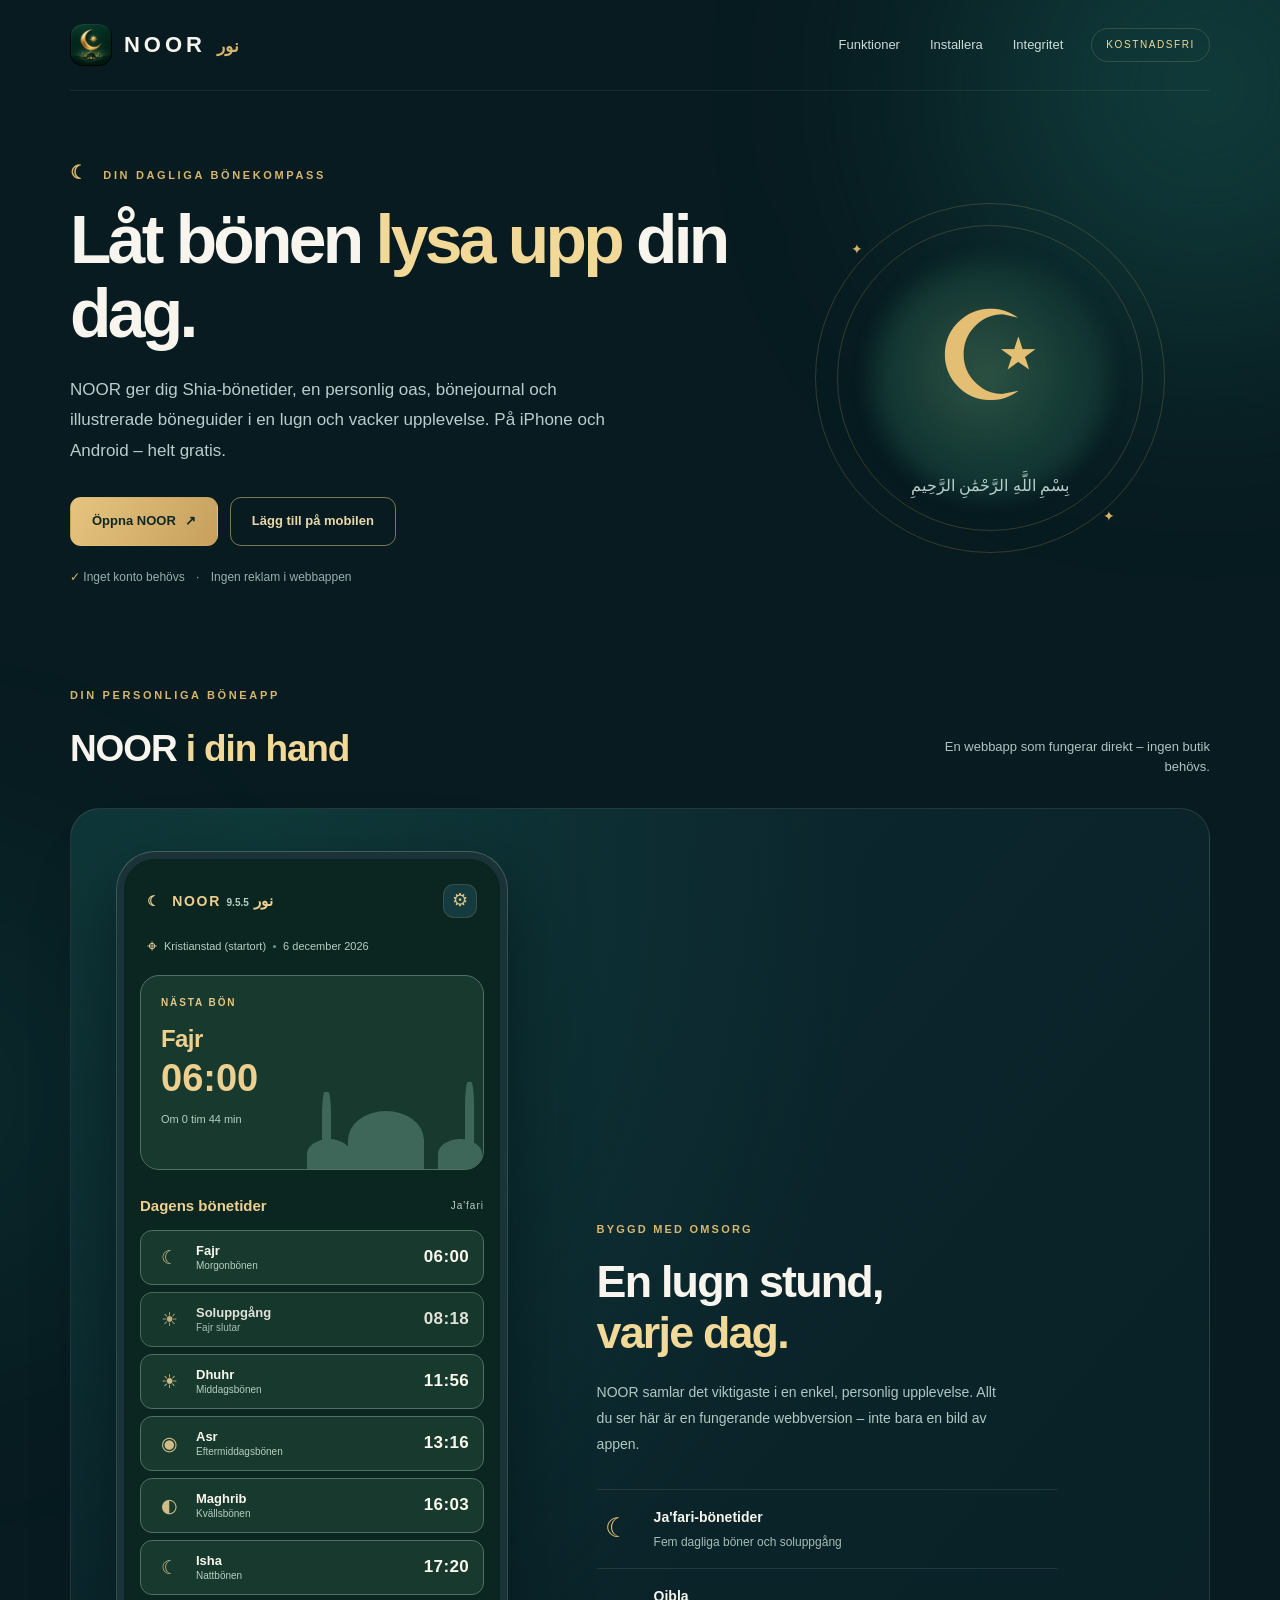
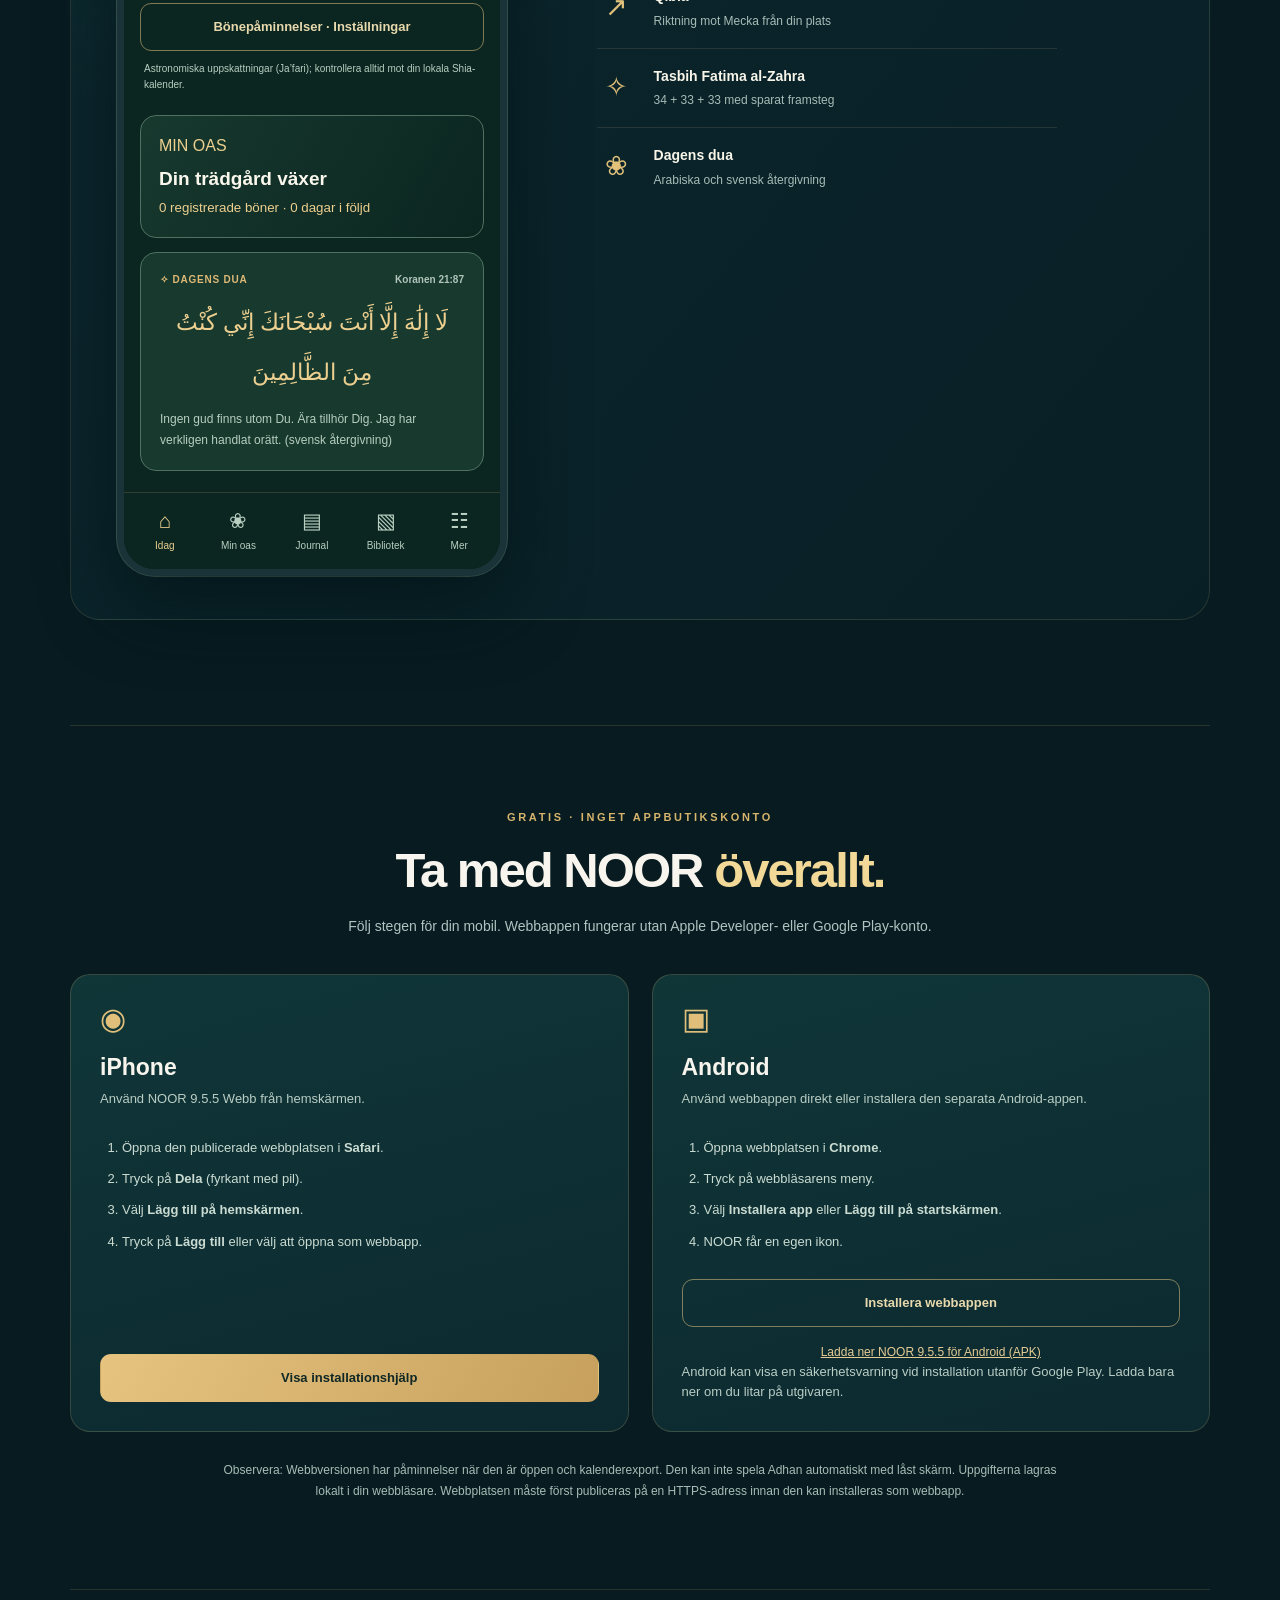
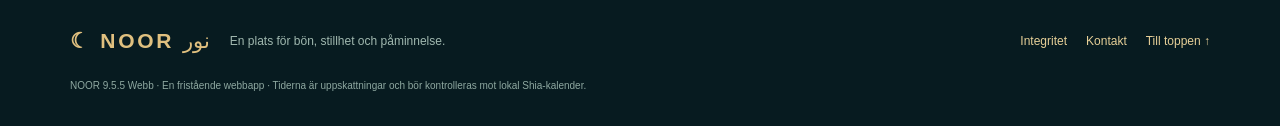
==== index.html @ 3da144d4 "Add files via upload" ====
<!doctype html>
<html lang="sv">
<head>
  <meta charset="utf-8">
  <meta name="viewport" content="width=device-width, initial-scale=1, viewport-fit=cover">
  <meta name="theme-color" content="#092b2b">
  <meta name="apple-mobile-web-app-capable" content="yes">
  <meta name="apple-mobile-web-app-status-bar-style" content="black-translucent">
  <meta name="apple-mobile-web-app-title" content="NOOR">
  <meta name="description" content="NOOR – gratis Shia-bönetider enligt Ja'fari, Qibla, Tasbih Fatima al-Zahra och dua. Använd på iPhone och Android direkt i webbläsaren.">
  <meta property="og:title" content="NOOR – Shia bönetider">
  <meta property="og:description" content="Gratis böneapp för iPhone och Android: Ja'fari-bönetider, Qibla, dhikr och dua.">
  <meta property="og:type" content="website">
  <link rel="manifest" href="manifest.webmanifest">
  <link rel="icon" type="image/png" href="icons/icon-192.png">
  <link rel="apple-touch-icon" href="icons/icon-180.png">
  <link rel="stylesheet" href="styles.css">
  <title>NOOR – Shia bönetider för iPhone och Android</title>
</head>
<body>
  <div class="ambient ambient-one" aria-hidden="true"></div>
  <div class="ambient ambient-two" aria-hidden="true"></div>
  <header class="site-header wrap">
    <a class="brand" href="#start" aria-label="NOOR startsida"><img src="icons/icon-192.png" alt="" width="42" height="42"><span>NOOR <em>نور</em></span></a>
    <nav class="top-links" aria-label="Webbplatsens meny"><a href="#funktioner">Funktioner</a><a href="#installera">Installera</a><a href="integritet.html">Integritet</a></nav>
    <span class="free-mark">KOSTNADSFRI</span>
  </header>
  <main id="start">
    <section class="intro wrap" aria-labelledby="main-title">
      <div class="intro-copy">
        <p class="eyebrow"><span class="tiny-moon">☾</span> DIN DAGLIGA BÖNEKOMPASS</p>
        <h1 id="main-title">Låt bönen <span>lysa upp</span> din dag.</h1>
        <p class="hero-lead">NOOR ger dig Shia-bönetider, en personlig oas, bönejournal och illustrerade böneguider i en lugn och vacker upplevelse. På iPhone och Android – helt gratis.</p>
        <div class="hero-actions"><a href="#appen" class="btn btn-gold">Öppna NOOR <span aria-hidden="true">↗</span></a><a href="#installera" class="btn btn-outline">Lägg till på mobilen</a></div>
        <p class="quiet"><span class="small-check">✓</span> Inget konto behövs <span class="middle-dot">·</span> Ingen reklam i webbappen</p>
      </div>
      <div class="hero-symbol" aria-hidden="true"><div class="halo halo-outer"></div><div class="halo halo-inner"></div><span class="hero-crescent">☪</span><div class="hero-arabic">بِسْمِ اللَّهِ الرَّحْمَٰنِ الرَّحِيمِ</div></div>
    </section>

    <section class="app-area wrap" id="appen" aria-labelledby="app-title">
      <div class="app-heading"><div><p class="eyebrow">DIN PERSONLIGA BÖNEAPP</p><h2 id="app-title">NOOR <span class="muted-gold">i din hand</span></h2></div><p>En webbapp som fungerar direkt – ingen butik behövs.</p></div>
      <div class="phone-surround">
        <div class="phone" role="application" aria-label="NOOR webbapp">
          <div class="app-top">
            <div class="app-toprow"><div class="app-mark">☾ <b>NOOR</b> <span lang="ar">نور</span> <small class="web-version">9.5.5</small></div><button type="button" class="icon-btn" id="settings-shortcut" aria-label="Visa inställningar">⚙</button></div>
            <div class="loc-line"><span aria-hidden="true">⌖</span><span id="location-name">Kristianstad</span><span class="loc-dot" aria-hidden="true"></span><span id="date-label">Laddar datum…</span></div>
          </div>
          <div class="app-content" id="app-content"><div id="alarm-banner" class="setting-card" role="status" hidden><strong id="alarm-message"></strong><button type="button" id="alarm-dismiss" class="btn btn-outline full-btn">Stäng påminnelse</button></div>
            <section class="tab-panel active" data-panel="idag" id="tab-idag" aria-labelledby="nav-idag">
              <div class="prayer-hero">
                <p class="prayer-kicker">NÄSTA BÖN</p>
                <div class="next-prayer-title" id="next-prayer-name">Beräknar…</div>
                <div class="next-prayer-time" id="next-prayer-time">--:--</div>
                <div class="countdown" id="next-countdown">Hämtar bönetider</div>
                <div class="skyline" aria-hidden="true"><div class="dome dome-small"></div><div class="minaret"></div><div class="dome dome-center"></div><div class="minaret right"></div><div class="dome dome-small second"></div></div>
              </div>
              <div class="section-title"><h3>Dagens bönetider</h3><span class="section-sub">Ja'fari</span></div>
              <div class="prayer-list" id="prayer-list" aria-live="polite"><p class="load">Beräknar tider…</p></div>
              <button type="button" class="btn btn-outline full-btn" data-tab="mer" style="margin-top:8px">Bönepåminnelser · Inställningar</button><p class="calc-note" id="calc-note">Beräknade tider kan skilja sig från den lokala Shia-församlingens kalender.</p>
              <button class="oasis-entry" type="button" data-tab="oas"><span>MIN OAS</span><strong>Din trädgård växer</strong><small id="home-growth">Registrera dina böner</small></button><div class="dua-card" id="dua-card"><div class="dua-top"><span>✧ DAGENS DUA</span><span id="dua-ref">Koranen</span></div><p class="dua-arabic" lang="ar" dir="rtl" id="dua-arabic"></p><p class="dua-translation" id="dua-translation"></p></div>
            </section>
            <section class="tab-panel" data-panel="qibla" id="tab-qibla" aria-label="Qibla" hidden>
              <h3 class="page-title">Qibla</h3><p class="page-subtitle">Riktningen till Kaba i Mecka</p>
              <div class="qibla-card"><div class="compass" id="compass"><span class="compass-n">N</span><span class="compass-e">Ö</span><span class="compass-s">S</span><span class="compass-w">V</span><div class="compass-needle" id="compass-needle"><span class="needle-arrow">➤</span></div><div class="compass-center">🕋</div></div><div class="bearing" id="qibla-deg">--°</div><p class="compass-legend">från geografiskt norr</p><button type="button" class="btn btn-gold full-btn" id="compass-btn">Aktivera kompass</button><p class="sensor-info" id="sensor-info" role="status">Riktningen beräknas efter din plats. Livekompassen kräver stöd i mobilen och tillstånd.</p></div>
            </section>
            <section class="tab-panel" data-panel="dhikr" id="tab-dhikr" aria-label="Tasbih" hidden>
              <h3 class="page-title">Dhikr</h3><p class="page-subtitle">Tasbih Fatima al-Zahra (a.s.) · 100 upprepningar</p>
              <div class="dhikr-card"><div class="dhikr-stage" id="dhikr-stage">1 AV 3</div><p class="dhikr-arabic" lang="ar" id="dhikr-arabic">الله أكبر</p><p class="dhikr-word" id="dhikr-word">Allahu Akbar</p><div class="dhikr-ring" id="dhikr-ring"><span id="dhikr-count">0</span><small id="dhikr-target">av 34</small></div><button type="button" class="dhikr-tap" id="dhikr-tap">Tryck för att räkna <span aria-hidden="true">✧</span></button><div class="dhikr-progress"><span id="dhikr-total">0 / 100 totalt</span><button type="button" class="text-btn" id="dhikr-reset">Börja om</button></div><div class="progress-rail"><div id="progress-fill"></div></div><p class="sensor-info" id="dhikr-status">Dina upprepningar sparas på mobilen.</p></div>
            </section>
            <section class="tab-panel" data-panel="oas" id="tab-oas" hidden><div id="web-oas"></div></section><section class="tab-panel" data-panel="journal" id="tab-journal" hidden><div id="web-journal"></div></section><section class="tab-panel" data-panel="bibliotek" id="tab-bibliotek" hidden><div id="web-bibliotek"></div></section><section class="tab-panel" data-panel="mer" id="tab-mer" aria-labelledby="nav-mer" hidden>
              <h3 class="page-title">Mer &amp; inställningar</h3><div class="web-shortcuts"><button type="button" class="btn btn-outline" data-tab="qibla">Qibla</button><button type="button" class="btn btn-outline" data-tab="dhikr">Tasbih</button></div><div id="web-prefs"></div><p class="page-subtitle">Din plats och hur bönetiderna visas.</p>
              <div class="setting-card"><label for="city-select">Välj ort i Sverige</label><select id="city-select"><option value="">Senaste plats / automatisk</option><option value="kristianstad">Kristianstad</option><option value="malmo">Malmö</option><option value="stockholm">Stockholm</option><option value="goteborg">Göteborg</option><option value="helsingborg">Helsingborg</option><option value="lund">Lund</option><option value="uppsala">Uppsala</option><option value="jonkoping">Jönköping</option><option value="orebro">Örebro</option><option value="linkoping">Linköping</option><option value="vaxjo">Växjö</option><option value="umea">Umeå</option><option value="lulea">Luleå</option></select><button type="button" class="btn btn-outline full-btn" id="get-location">⌖ Använd min plats</button><p class="sensor-info" id="location-status" role="status">Platsen sparas bara på enheten. Du kan också välja en stad manuellt.</p></div>
              <div class="setting-card"><h4>Bönetidsberäkning</h4><p>Ja'fari-inspirerad metod: Fajr 17,7°, Maghrib 4,5°, Isha 14°. Asr beräknas med standard-skuggfaktor. Fajr slutar vid soluppgång.</p><p>Detta är en ungefärlig astronomisk beräkning, inte en officiell kalender. Lokala religiösa justeringar kan behövas, särskilt på nordliga breddgrader.</p></div>
              <div class="setting-card" id="alarm-settings"><h4>Bönepåminnelser &amp; Adhan</h4><p>Påminnelser i NOOR fungerar bara när appen är öppen och synlig. Prova ljudet varje gång du öppnar appen. Använd kalendern för påminnelser när NOOR är stängd.</p><label><input type="checkbox" id="alarm-enabled"> Aktivera påminnelser i appen</label><fieldset><legend>Välj böner</legend><label><input type="checkbox" data-alarm-prayer value="fajr"> Fajr</label><label><input type="checkbox" data-alarm-prayer value="dhuhr"> Dhuhr</label><label><input type="checkbox" data-alarm-prayer value="asr"> Asr</label><label><input type="checkbox" data-alarm-prayer value="maghrib"> Maghrib</label><label><input type="checkbox" data-alarm-prayer value="isha"> Isha</label></fieldset><label for="alarm-lead">Tid för påminnelse</label><select id="alarm-lead"><option value="0">Vid bönetiden</option><option value="5">5 min före</option><option value="10">10 min före</option><option value="15">15 min före</option></select><label for="alarm-sound">Ljud i appen vid bönetid</label><select id="alarm-sound"><option value="adhan">Adhan – Hussein Sobhdel</option><option value="silent">Endast text</option></select><p>Förvarning visas som text. Ljud kan stoppas när som helst.</p><audio id="alarm-audio" preload="none" src="audio/adhan.mp3"></audio><button type="button" id="alarm-test" class="btn btn-gold full-btn">Testa / aktivera Adhan-ljud</button><button type="button" id="alarm-stop" class="btn btn-outline full-btn">Stoppa ljud</button><p id="alarm-next"></p><h4>Påminnelser i iPhone-kalendern</h4><label for="alarm-days">Exportperiod</label><select id="alarm-days"><option value="7">7 dagar</option><option value="30">30 dagar</option></select><button type="button" id="alarm-export" class="btn btn-outline full-btn">Skapa kalenderfil (.ics)</button><p>Välj en separat NOOR-kalender vid import. Dela filen till din egen e-post och öppna bilagan i Mail om direkt import saknas. Slå på kalenderaviseringar i iPhone-inställningar. Importera en ny period när den gamla löper ut eller om du byter plats; radera tidigare NOOR-kalender först för att undvika dubbla tider. Kalendern använder systemets signal, inte Adhan. Kontrollera tiderna mot din lokala Shia-kalender.</p><p id="alarm-status" role="status"></p><p>Adhan: Hussein Sobhdel, ljudspår bearbetat till MP3. <a href="https://commons.wikimedia.org/wiki/File:%D8%A7%D8%B0%D8%A7%D9%86_%D8%AD%D8%B3%DB%8C%D9%86_%D8%B5%D8%A8%D8%AF%D9%84.webm">Original</a> · <a href="https://creativecommons.org/licenses/by-sa/4.0/">CC BY-SA 4.0</a> · <a href="audio/ADHAN-LICENS.txt">Licensinformation</a>.</p></div>
              <div class="setting-card"><h4>Kontakt</h4><p>Frågor eller förbättringar? <a href="mailto:norapp.support@gmail.com">norapp.support@gmail.com</a></p><p><a href="integritet.html">Integritetspolicy (utkast)</a></p></div>
            </section>
          </div>
          <nav class="bottom-nav" aria-label="NOOR funktioner"><button type="button" id="nav-idag" class="nav-link active" data-tab="idag" aria-current="page"><span aria-hidden="true">⌂</span>Idag</button><button type="button" id="nav-oas" class="nav-link" data-tab="oas" ><span aria-hidden="true">❀</span>Min oas</button><button type="button" id="nav-journal" class="nav-link" data-tab="journal" ><span aria-hidden="true">▤</span>Journal</button><button type="button" id="nav-bibliotek" class="nav-link" data-tab="bibliotek" ><span aria-hidden="true">▧</span>Bibliotek</button><button type="button" id="nav-mer" class="nav-link" data-tab="mer" ><span aria-hidden="true">☷</span>Mer</button></nav>
        </div>
        <div class="app-aside" id="funktioner"><div class="aside-tag">BYGGD MED OMSORG</div><h2>En lugn stund,<br><span>varje dag.</span></h2><p>NOOR samlar det viktigaste i en enkel, personlig upplevelse. Allt du ser här är en fungerande webbversion – inte bara en bild av appen.</p><div class="feature-item"><span>☾</span><div><strong>Ja'fari-bönetider</strong><small>Fem dagliga böner och soluppgång</small></div></div><div class="feature-item"><span>↗</span><div><strong>Qibla</strong><small>Riktning mot Mecka från din plats</small></div></div><div class="feature-item"><span>✧</span><div><strong>Tasbih Fatima al-Zahra</strong><small>34 + 33 + 33 med sparat framsteg</small></div></div><div class="feature-item"><span>❀</span><div><strong>Dagens dua</strong><small>Arabiska och svensk återgivning</small></div></div></div>
      </div>
    </section>

    <section class="install-section wrap" id="installera" aria-labelledby="install-title"><div class="install-heading"><p class="eyebrow">GRATIS · INGET APPBUTIKSKONTO</p><h2 id="install-title">Ta med NOOR <span>överallt.</span></h2><p>Följ stegen för din mobil. Webbappen fungerar utan Apple Developer- eller Google Play-konto.</p></div><div class="install-cards"><article class="install-card"><div class="platform-symbol">◉</div><h3>iPhone</h3><p>Använd NOOR 9.5.5 Webb från hemskärmen.</p><ol><li>Öppna den publicerade webbplatsen i <strong>Safari</strong>.</li><li>Tryck på <strong>Dela</strong> (fyrkant med pil).</li><li>Välj <strong>Lägg till på hemskärmen</strong>.</li><li>Tryck på <strong>Lägg till</strong> eller välj att öppna som webbapp.</li></ol><button type="button" class="btn btn-gold full-btn" id="install-ios">Visa installationshjälp</button></article><article class="install-card"><div class="platform-symbol">▣</div><h3>Android</h3><p>Använd webbappen direkt eller installera den separata Android-appen.</p><ol><li>Öppna webbplatsen i <strong>Chrome</strong>.</li><li>Tryck på webbläsarens meny.</li><li>Välj <strong>Installera app</strong> eller <strong>Lägg till på startskärmen</strong>.</li><li>NOOR får en egen ikon.</li></ol><button type="button" class="btn btn-outline full-btn" id="install-android">Installera webbappen</button><a href="#apk-status" id="apk-download" class="apk-link disabled" aria-disabled="true">APK för Android – inte tillgänglig ännu</a><p class="sensor-info" id="apk-status">Vi publicerar APK-filen först när alarmet är testat. Installation utanför Google Play kan ge en säkerhetsvarning.</p></article></div><p class="install-footnote">Observera: Webbversionen har påminnelser när den är öppen och kalenderexport. Den kan inte spela Adhan automatiskt med låst skärm. Uppgifterna lagras lokalt i din webbläsare. Webbplatsen måste först publiceras på en HTTPS-adress innan den kan installeras som webbapp.</p></section>
  </main>
  <footer class="footer wrap"><div class="footer-brand">☾ NOOR <span lang="ar">نور</span></div><p>En plats för bön, stillhet och påminnelse.</p><div class="footer-links"><a href="integritet.html">Integritet</a><a href="mailto:norapp.support@gmail.com">Kontakt</a><a href="#start">Till toppen ↑</a></div><small>NOOR 9.5.5 Webb · En fristående webbapp · Tiderna är uppskattningar och bör kontrolleras mot lokal Shia-kalender.</small></footer>
  <div class="modal-backdrop" id="install-help" hidden><div class="modal-card" role="dialog" aria-modal="true" aria-labelledby="modal-title"><button class="modal-close" type="button" id="close-help" aria-label="Stäng">×</button><div class="platform-symbol">◉</div><h2 id="modal-title">NOOR på iPhone</h2><p>Öppna den publicerade NOOR-adressen i Safari, tryck på <strong>Dela</strong>, välj <strong>Lägg till på hemskärmen</strong> och bekräfta med <strong>Lägg till</strong>.</p><p class="sensor-info">Om alternativet inte syns kan du behöva bläddra i delningsmenyn. NOOR fungerar även utan installation i Safari.</p><button class="btn btn-gold full-btn" type="button" id="done-help">Jag förstår</button></div></div>
  <script type="module" src="app.mjs"></script>
</body>
</html>
---- styles.css ----
:root{color-scheme:dark;--ink:#071d21;--panel:#0c2a30;--panel2:#103b3b;--gold:#d7b56d;--gold2:#f2d998;--white:#f7f5ed;--soft:#b1c3c1;--line:rgba(219,191,129,.19);--muted:rgba(218,235,227,.68);font-family:-apple-system,BlinkMacSystemFont,"Segoe UI",Roboto,"Helvetica Neue",Arial,sans-serif}
*{box-sizing:border-box}html{scroll-behavior:smooth}body{margin:0;background:#071b20;color:var(--white);line-height:1.55;overflow-x:hidden}button,select{font:inherit}button{cursor:pointer}a{color:inherit}button:focus-visible,a:focus-visible,select:focus-visible{outline:3px solid var(--gold2);outline-offset:3px}button:disabled{cursor:not-allowed;opacity:.55}[hidden]{display:none!important}.wrap{width:min(1140px,calc(100% - 46px));margin-inline:auto}.ambient{position:absolute;pointer-events:none;border-radius:50%;filter:blur(120px);z-index:-1}.ambient-one{background:#164d49;width:490px;height:490px;top:-160px;right:-170px;opacity:.65}.ambient-two{background:#16504c;width:430px;height:430px;top:880px;left:-290px;opacity:.28}
.site-header{height:91px;display:flex;align-items:center;gap:28px;border-bottom:1px solid rgba(241,222,164,.08)}.brand{display:inline-flex;align-items:center;gap:12px;text-decoration:none;font-size:22px;font-weight:760;letter-spacing:.18em}.brand img{border-radius:13px}.brand em{font-style:normal;letter-spacing:0;color:var(--gold);margin-left:1px;font-size:17px}.top-links{margin-left:auto;display:flex;gap:30px}.top-links a{font-size:13px;text-decoration:none;color:#cddbd7}.top-links a:hover{color:var(--gold2)}.free-mark{font-size:10px;letter-spacing:.16em;border:1px solid var(--line);padding:8px 14px;border-radius:50px;color:var(--gold2)}
.intro{display:grid;grid-template-columns:1.2fr .8fr;min-height:508px;align-items:center;gap:40px;padding-block:67px 89px}.eyebrow{font-size:11px;letter-spacing:.24em;font-weight:750;color:var(--gold);margin:0 0 16px}.tiny-moon{font-size:19px;margin-right:8px}.intro h1{font-size:clamp(42px,5.3vw,73px);line-height:1.085;letter-spacing:-.055em;max-width:700px;margin:0 0 24px;font-weight:745}.intro h1 span,.install-heading h2 span,.app-aside h2 span{color:var(--gold2)}.hero-lead{max-width:548px;color:#b9cecc;font-size:17px;line-height:1.8;margin:0 0 31px}.hero-actions{display:flex;gap:12px;flex-wrap:wrap}.btn{border-radius:11px;border:1px solid transparent;padding:13px 21px;font-size:13px;font-weight:750;min-height:46px;display:inline-flex;align-items:center;justify-content:center;gap:9px;text-decoration:none;transition:background .15s,transform .15s}.btn:active{transform:scale(.99)}.btn-gold{color:#102825;background:linear-gradient(120deg,#e6c480,#c6a05c)}.btn-gold:hover{background:#f1d496}.btn-outline{background:transparent;color:#e8d9ad;border-color:rgba(223,194,126,.55)}.btn-outline:hover{background:rgba(223,194,126,.11)}.quiet{font-size:12px;color:#96b2ad;margin-top:22px}.small-check{color:var(--gold)}.middle-dot{padding:0 8px}.hero-symbol{position:relative;width:min(95%,350px);aspect-ratio:1;margin:auto;display:grid;place-items:center;isolation:isolate}.hero-symbol::before{content:"";position:absolute;inset:42px;border-radius:50%;background:radial-gradient(circle,#204a40 3%,#123633 55%,transparent 70%);z-index:-2;filter:blur(4px)}.halo{position:absolute;border:1px solid rgba(207,165,88,.23);border-radius:50%;aspect-ratio:1}.halo-outer{inset:0}.halo-inner{inset:22px}.halo-outer::before,.halo-outer::after{content:"✦";position:absolute;color:#d5b36a;font-size:14px}.halo-outer::before{top:10%;left:10%}.halo-outer::after{bottom:7%;right:14%}.hero-crescent{font-size:125px;color:#e4be73;line-height:1;transform:translateY(-22px);text-shadow:0 9px 70px rgba(217,175,100,.3)}.hero-arabic{position:absolute;bottom:54px;font-size:16px;color:#b6cfc8;direction:rtl}
.app-area{padding-bottom:105px}.app-heading{display:flex;justify-content:space-between;align-items:flex-end;margin-bottom:30px;gap:20px}.app-heading h2{font-size:clamp(25px,3.3vw,37px);letter-spacing:-.03em;margin:0}.muted-gold{color:var(--gold2)}.app-heading>p{color:var(--soft);font-size:13px;max-width:300px;text-align:right;margin:0}.phone-surround{border:1px solid rgba(195,173,113,.16);background:radial-gradient(ellipse at 16% 5%,rgba(20,89,79,.38),transparent 45%),linear-gradient(130deg,#0d2930,#081f25);border-radius:30px;padding:43px 46px;display:grid;grid-template-columns:390px 1fr;align-items:center;gap:clamp(30px,7vw,115px)}.phone{border:7px solid #193338;border-radius:38px;width:100%;max-width:390px;box-shadow:0 29px 72px #031216b3,0 0 0 1px #4d6b63;background:#0c2c2d;overflow:hidden;min-height:750px;display:flex;flex-direction:column}.app-top{padding:25px 23px 15px;background:#0b2b30}.app-toprow{display:flex;justify-content:space-between;align-items:center}.app-mark{font-weight:800;letter-spacing:.12em;color:var(--gold2);font-size:14px}.app-mark b{margin-left:5px}.app-mark span{letter-spacing:0;font-size:15px}.icon-btn{background:#163b3e;border:1px solid rgba(222,196,130,.15);border-radius:11px;width:34px;height:34px;color:#dbc187;font-size:18px}.loc-line{display:flex;align-items:center;gap:7px;font-size:11px;color:#b8c9c5;margin-top:15px}.loc-line>span:first-child{font-size:18px;color:var(--gold2)}.loc-dot{width:3px;height:3px;background:#6e948c;border-radius:50%}.app-content{flex:1;padding:0 16px 21px;min-height:590px}.tab-panel{animation:appear .2s ease-out}@keyframes appear{from{opacity:.75;transform:translateY(5px)}to{opacity:1;transform:none}}.prayer-hero{position:relative;background:linear-gradient(155deg,#19564f,#0c383a 68%,#072a30);border:1px solid rgba(222,187,118,.25);border-radius:19px;min-height:195px;overflow:hidden;padding:19px 20px;margin-bottom:24px}.prayer-kicker{font-size:10px;letter-spacing:.19em;color:#e5c783;font-weight:800;margin:0 0 9px}.next-prayer-title{font-size:24px;font-weight:740;letter-spacing:-.025em}.next-prayer-time{font-size:38px;font-weight:740;line-height:1.05;margin-top:2px;font-variant-numeric:tabular-nums}.countdown{margin-top:12px;color:#d2ddd4;font-size:11px}.skyline{position:absolute;right:-5px;bottom:0;width:190px;height:98px;opacity:.38}.dome{position:absolute;background:#81b3a0;bottom:0;border-radius:50% 50% 0 0}.dome-center{width:76px;height:58px;left:50px}.dome-small{width:44px;height:30px;left:9px}.dome-small.second{left:140px}.minaret{position:absolute;bottom:0;left:24px;width:9px;height:77px;background:#81b3a0;border-radius:30% 30% 0 0}.minaret.right{left:167px;height:87px}.section-title{display:flex;align-items:center;justify-content:space-between;margin-bottom:12px}.section-title h3{font-size:15px;margin:0}.section-sub{font-size:10px;color:var(--gold);letter-spacing:.1em}.prayer-list{display:grid;gap:7px}.prayer-row{display:flex;align-items:center;gap:12px;border:1px solid transparent;background:#123536;padding:11px 14px;border-radius:12px}.prayer-row.next{border-color:#d4b371;background:#1a4a42}.prayer-row.sunrise{background:rgba(28,58,57,.63);opacity:.9}.prayer-row .prayer-icon{width:29px;text-align:center;color:#cfbc88;font-size:19px}.prayer-info{flex:1;display:flex;flex-direction:column;line-height:1.35}.prayer-info strong{font-size:13px}.prayer-info small{color:#a5bdb5;font-size:10px}.prayer-row time{font-size:17px;letter-spacing:.02em;font-weight:760;font-variant-numeric:tabular-nums}.calc-note{color:#9cb3ac;font-size:10px;line-height:1.55;padding:0 4px;margin:10px 0 23px}.dua-card{border-radius:16px;background:linear-gradient(165deg,#163c3a,#0d2c32);border:1px solid rgba(215,181,109,.2);padding:19px}.dua-top{display:flex;justify-content:space-between;gap:8px;color:#ddb875;font-size:10px;letter-spacing:.08em;font-weight:750}.dua-top>span:last-child{color:#b1c5bb;font-size:10px;letter-spacing:0}.dua-arabic{font-size:23px;line-height:2.2;color:#f4e5be;margin:10px 0;text-align:center;font-family:Georgia,"Times New Roman",serif}.dua-translation{font-size:12px;line-height:1.75;color:#cfddd7;margin:0}.bottom-nav{margin-top:auto;background:#0a262a;border-top:1px solid rgba(227,190,117,.17);padding:10px 10px 15px;display:grid;grid-template-columns:repeat(4,1fr)}.nav-link{display:flex;align-items:center;flex-direction:column;gap:2px;background:none;border:0;color:#9baea9;font-size:10px;padding:2px 0 0}.nav-link span{font-size:24px;line-height:1.5}.nav-link.active{color:#f2d293}.page-title{font-size:27px;margin:23px 8px 0}.page-subtitle{font-size:12px;color:#9fb6ae;margin:4px 8px 23px}.qibla-card,.dhikr-card,.setting-card{background:linear-gradient(160deg,#153b3b,#0c2b30);border:1px solid rgba(213,183,113,.16);border-radius:17px;padding:22px 18px;margin-bottom:15px}.compass{position:relative;aspect-ratio:1;width:min(270px,100%);border:2px solid rgba(209,173,104,.55);border-radius:50%;margin:15px auto 18px;background:repeating-conic-gradient(from 0deg,rgba(231,205,133,.13) 0deg 1deg,transparent 1deg 30deg),radial-gradient(circle,#184840 0%,#0b282e 72%)}.compass::after{content:"";position:absolute;inset:20px;border:1px solid rgba(221,193,125,.25);border-radius:50%}.compass-n,.compass-e,.compass-s,.compass-w{position:absolute;color:#e6c786;font-weight:800;font-size:13px;z-index:2}.compass-n{top:5px;left:50%;transform:translateX(-50%)}.compass-e{right:8px;top:50%;transform:translateY(-50%)}.compass-s{bottom:5px;left:50%;transform:translateX(-50%)}.compass-w{left:8px;top:50%;transform:translateY(-50%)}.compass-needle{position:absolute;inset:25px;display:flex;align-items:center;justify-content:center;z-index:2;transition:transform .28s ease-out}.needle-arrow{font-size:120px;line-height:1;color:#edcf83;text-shadow:0 2px 15px rgba(237,207,131,.5);transform:rotate(-90deg)}.compass-center{position:absolute;inset:0;display:grid;place-items:center;font-size:29px;z-index:3;pointer-events:none}.bearing{font-size:37px;text-align:center;color:#f4dda7;font-weight:780;line-height:1}.compass-legend{text-align:center;font-size:12px;color:#b7cac0;margin:5px 0 25px}.sensor-info{font-size:11px;line-height:1.55;color:#afc4bc;margin:12px 0 0}.full-btn{width:100%}.dhikr-card{text-align:center}.dhikr-stage{font-size:10px;letter-spacing:.18em;color:#dcb974}.dhikr-arabic{font-family:Georgia,serif;font-size:30px;color:#f5e0b1;margin:15px 0 0}.dhikr-word{font-size:14px;color:#b6d3c6;margin:4px 0 18px}.dhikr-ring{--progress:0%;width:184px;height:184px;margin:0 auto 22px;border-radius:50%;background:conic-gradient(#e0bd75 var(--progress),#28534e var(--progress));display:flex;flex-direction:column;justify-content:center;align-items:center;position:relative}.dhikr-ring::before{content:"";position:absolute;inset:10px;background:#102f31;border-radius:50%}.dhikr-ring span,.dhikr-ring small{z-index:1}.dhikr-ring span{font-size:54px;font-weight:750;line-height:1}.dhikr-ring small{color:#a9c2b5;margin-top:8px}.dhikr-tap{background:linear-gradient(125deg,#dbb874,#b38d50);color:#102727;border:none;border-radius:14px;padding:16px 14px;font-weight:850;width:100%}.dhikr-tap span{margin-left:8px}.dhikr-progress{display:flex;justify-content:space-between;margin:23px 0 8px;font-size:11px;color:#bfd0c9}.text-btn{background:none;border:none;color:#efd69a;font-size:11px;padding:0}.progress-rail{height:7px;background:#204743;border-radius:9px;overflow:hidden}.progress-rail>div{background:#d9b46e;width:0%;height:100%;border-radius:9px;transition:width .2s}.setting-card{text-align:left}.setting-card h4{margin:0 0 10px;color:#ebd39b;font-size:14px}.setting-card label{display:block;font-size:13px;font-weight:720;margin-bottom:10px}.setting-card select{background:#08292e;color:#fff;border:1px solid #4c7168;padding:11px 9px;width:100%;border-radius:10px;margin:0 0 12px}.setting-card p{color:#b9cdc5;font-size:12px;line-height:1.65}.setting-card a{color:#e9cd8d}.load{font-size:12px;color:#c4d3c9}
.app-aside{padding:15px 0;max-width:460px}.aside-tag{color:#d8b66e;font-size:11px;letter-spacing:.2em;font-weight:760;margin-bottom:18px}.app-aside h2{font-size:clamp(30px,3.5vw,49px);letter-spacing:-.04em;line-height:1.14;margin:0 0 22px}.app-aside>p{color:#b2c7c1;line-height:1.85;font-size:14px;max-width:410px;margin-bottom:31px}.feature-item{display:flex;align-items:center;gap:17px;border-top:1px solid rgba(214,195,139,.13);padding:17px 0}.feature-item>span{font-size:27px;color:#e1c17a;width:40px;flex-shrink:0;text-align:center}.feature-item strong,.feature-item small{display:block}.feature-item strong{font-size:14px;color:#f8f5e9}.feature-item small{color:#a6bcb6;font-size:12px;margin-top:4px}
.install-section{border-top:1px solid rgba(221,190,110,.16);padding-top:83px;padding-bottom:88px}.install-heading{text-align:center;max-width:720px;margin:0 auto 36px}.install-heading h2{font-size:clamp(30px,4vw,49px);letter-spacing:-.04em;line-height:1.15;margin:0 0 18px}.install-heading>p:last-child{color:var(--soft);font-size:14px}.install-cards{display:grid;grid-template-columns:1fr 1fr;gap:23px}.install-card{background:linear-gradient(165deg,#103638,#0c292f);border-radius:20px;border:1px solid rgba(219,185,120,.2);padding:29px;min-height:410px;display:flex;flex-direction:column}.platform-symbol{font-size:30px;color:#e1bf7b;line-height:1}.install-card h3{font-size:23px;margin:16px 0 4px}.install-card>p{font-size:13px;color:#b9cdc4;margin:0}.install-card ol{padding-left:22px;margin:22px 0;flex:1;color:#cadbd2;font-size:13px;line-height:1.8}.install-card li{padding:4px 0}.apk-link{font-size:12px;text-align:center;color:#e6cb94;margin-top:16px}.apk-link.disabled{color:#97a8a2;text-decoration:none;cursor:default}.install-footnote{font-size:12px;color:#a7bdb5;max-width:850px;text-align:center;line-height:1.7;margin:28px auto 0}.footer{border-top:1px solid rgba(218,193,124,.15);padding:35px 0 32px;display:flex;flex-wrap:wrap;align-items:center;column-gap:20px}.footer-brand{font-size:21px;font-weight:800;letter-spacing:.13em;color:#e0c07f}.footer-brand span{letter-spacing:0;font-weight:400}.footer p{margin:0;color:#a0b8af;font-size:12px}.footer-links{margin-left:auto;display:flex;gap:19px;font-size:12px}.footer-links a{color:#e6cf97;text-decoration:none}.footer small{width:100%;color:#8ea8a0;font-size:10px;margin-top:21px}.modal-backdrop{position:fixed;inset:0;z-index:15;display:flex;align-items:center;justify-content:center;background:#06151de0;padding:20px}.modal-card{position:relative;background:#123639;border:1px solid #a38a5a;border-radius:22px;max-width:420px;padding:28px 26px;color:#eaf5ef;box-shadow:0 22px 100px #000c}.modal-card h2{font-size:25px}.modal-card p{color:#cadbd2;line-height:1.7;font-size:14px}.modal-close{position:absolute;right:16px;top:10px;border:0;background:none;color:#e4d3aa;font-size:30px}
@media(max-width:960px){.phone-surround{grid-template-columns:1fr 1fr;padding:28px;gap:26px}.phone{min-height:720px}.app-aside h2{font-size:35px}}@media(max-width:710px){.wrap{width:min(100% - 30px,520px)}.site-header{height:75px}.site-header .top-links{display:none}.free-mark{margin-left:auto;font-size:9px;padding:7px 9px}.intro{grid-template-columns:1fr;padding-top:58px;padding-bottom:54px;min-height:unset;gap:24px}.intro h1{font-size:clamp(38px,10vw,60px)}.hero-lead{font-size:15px}.hero-symbol{display:none}.app-heading{flex-direction:column;align-items:flex-start;gap:7px}.app-heading>p{text-align:left}.phone-surround{grid-template-columns:1fr;justify-items:center;padding:17px 8px 35px;border-radius:22px}.phone{max-width:390px;border-width:5px;min-height:720px}.app-aside{padding:28px 18px 0;max-width:390px}.install-section{padding-top:60px}.install-cards{grid-template-columns:1fr}.footer{gap:14px}.footer-links{margin-left:0;width:100%}}@media(prefers-reduced-motion:reduce){*,*::before,*::after{scroll-behavior:auto!important;animation:none!important;transition:none!important}}
/* NOOR 9.5.5 Web */
:root{--ab:#0b2520;--ac:#17392e;--as:#b7cec0;--at:#faf7ed;--ag:#edcf8f;--ae:#507061}
:root[data-noor-theme=Midnight]{--ab:#101a30;--ac:#23334f;--as:#c0cce3;--ag:#cbdcf9;--ae:#536580}
:root[data-noor-theme=Ivory]{--ab:#f5efe3;--ac:#fffaf0;--as:#5d5141;--at:#29271e;--ag:#76551a;--ae:#b6a589}
:root[data-noor-theme=Karbala]{--ab:#29141c;--ac:#502c38;--as:#e2c4cd;--ag:#efd0a0;--ae:#8d5e6d}
:root[data-noor-theme=Najaf]{--ab:#133737;--ac:#20514e;--as:#c1dfd8;--ag:#f0d098;--ae:#618d86}
:root[data-noor-theme=AMOLED]{--ab:#000;--ac:#161616;--as:#c5c5c5;--ag:#e9cb8c;--ae:#555}
.phone{background:var(--ab);color:var(--at);max-width:430px}.phone .app-top,.phone .bottom-nav{background:var(--ab);color:var(--at)}.phone :is(.prayer-hero,.prayer-row,.dua-card,.dhikr-card,.qibla-card,.setting-card){background:var(--ac);color:var(--at);border-color:var(--ae)}.phone :is(.app-mark,.next-prayer-time,.next-prayer-title,.page-title,.section-title h3,.nav-link.active,.dua-arabic,.dhikr-arabic,.bearing){color:var(--ag)}.phone :is(.loc-line,.page-subtitle,.calc-note,.sensor-info,.nav-link,.prayer-info small,.dua-translation,.setting-card p,.section-sub,.countdown,.compass-legend,.dhikr-word){color:var(--as)}.phone :is(.prayer-row time,.prayer-info strong,.setting-card label,.setting-card h4,.dhikr-ring span){color:var(--at)}.phone .nav-link.active{color:var(--ag)}.phone .bottom-nav{grid-template-columns:repeat(5,minmax(0,1fr));padding-inline:4px}.phone .nav-link{min-height:46px;font-size:10px}.phone .nav-link span{font-size:21px}.web-version{font-size:10px;letter-spacing:0;color:var(--as)}
.web-card{background:var(--ac);border:1px solid var(--ae);padding:15px;border-radius:17px;margin:12px 0;overflow-wrap:anywhere}.web-card h4{font-size:16px;color:var(--ag);margin:0 0 10px}.web-card p{margin:8px 0}.web-card small{display:block;color:var(--as);margin:8px 0}.web-group,.web-shortcuts{display:flex;gap:7px;align-items:center;flex-wrap:wrap;margin:9px 0}.web-group strong{margin-right:auto}.web-btn{min-height:44px;border:1px solid var(--ae);background:var(--ab);color:var(--at);border-radius:10px;font-weight:650;padding:8px 12px;font-size:13px}.web-btn.selected{color:var(--ag);border-color:var(--ag)}.web-toggle{display:flex;gap:10px;align-items:center;min-height:44px;font-size:14px}.web-toggle input{width:20px;height:20px;accent-color:#398361;flex-shrink:0}.phone input:not([type=checkbox]),.phone select,.phone textarea{background:var(--ab);color:var(--at);border:1px solid var(--ae);border-radius:10px;padding:10px;min-height:44px;max-width:100%;font:inherit;font-size:16px}.phone select,.phone textarea,.phone input[type=search],.phone input[type=file],.phone input[type=number]{width:100%;margin:5px 0}.phone textarea{min-height:90px;resize:vertical}.web-prayer-mark{display:grid;grid-template-columns:1fr 1.7fr;gap:10px;align-items:center;padding:4px 0}.web-bars{display:grid;grid-template-columns:repeat(30,minmax(0,1fr));gap:2px;align-items:end;height:80px;border-bottom:1px solid var(--ae)}.web-bar{background:var(--ag);border:0;padding:0;border-radius:4px 4px 0 0;height:calc(4px + var(--n)*14px);min-width:0}.web-guide-img{display:block;width:100%;height:230px;object-fit:contain;background:#eae6d9;border-radius:12px;margin:12px 0}.child-guide .web-guide-img{height:290px}.child-guide>p{font-size:19px}.web-ar{font-size:25px;line-height:1.85;white-space:pre-line;text-align:right}.web-pronunciation{white-space:pre-line;color:var(--ag)}.web-card progress{width:100%;accent-color:#448967}.web-timer{font-size:38px;font-weight:700;text-align:center;padding:20px;font-variant-numeric:tabular-nums;color:var(--ag)}.web-milestone{padding:8px;border-bottom:1px solid var(--ae)}.oasis-entry{display:flex;flex-direction:column;gap:5px;border:1px solid var(--ae);border-radius:16px;padding:18px;margin:14px 0;width:100%;text-align:left;background:linear-gradient(120deg,var(--ac),var(--ab));color:var(--at)}.oasis-entry span,.oasis-entry small{color:var(--ag)}.oasis-entry strong{font-size:19px}
.web-garden{height:270px;position:relative;overflow:hidden;border-radius:15px;background:linear-gradient(#b6d9da,#f3d6a0);isolation:isolate}.web-garden.night{background:linear-gradient(#152743,#4b746a)}.garden-sun{position:absolute;top:20px;right:25px;background:#ffedbd;width:43px;height:43px;border-radius:50%;box-shadow:0 0 30px #fff2b266}.night .garden-sun{background:#f5edcb}.garden-hill{position:absolute;left:-20%;top:35%;width:140%;height:100%;background:radial-gradient(ellipse at 45% 5%,#b4c581,#628c59 67%);border-radius:50% 50% 0 0}.night .garden-hill{background:radial-gradient(ellipse at 45% 5%,#547c64,#294f40 67%)}.garden-path{position:absolute;bottom:-15px;left:36%;width:31%;height:58%;background:#d6c3a0;border-radius:100% 40% 0 0;transform:rotate(12deg);box-shadow:inset 3px 0 #b3a484}.garden-tree{position:absolute;width:49px;height:78px;transform-origin:bottom center;background:linear-gradient(90deg,#806244,#a58455) center bottom/8px 42px no-repeat;filter:drop-shadow(5px 7px 2px #214a403c)}.garden-tree:before{content:'';position:absolute;inset:0 0 20px;border-radius:50% 50% 45% 45%;background:radial-gradient(ellipse at 28% 28%,#99b77d,#568557 50%,#2a5c42 83%)}.garden-fountain{position:absolute;left:36%;bottom:30%;width:90px;height:44px;border:6px solid #e8dfc7;border-radius:50%;background:#7fc5c5;box-shadow:0 5px #a99e8b}.garden-fountain:before{content:'';position:absolute;left:43%;bottom:14px;width:12px;height:40px;border-radius:100% 100% 0 0;background:#e2faf7;animation:water 1.8s ease-in-out infinite alternate}.garden-pavilion{position:absolute;top:23%;left:40%;width:65px;height:65px;border:8px solid #e8d9b4;border-radius:50% 50% 5px 5px;background:#648678}.garden-grove{position:absolute;top:40%;left:5%;width:70px;height:25px;border-radius:50%;background:#6e975f}.garden-roses{position:absolute;bottom:8%;left:5%;color:#ffd3dc;font-size:26px}.garden-star{position:absolute;top:8%;left:30%;color:#ffe4a2;font-size:38px}.garden-slot{position:absolute;bottom:10%;width:44px;height:44px;padding:0;border-radius:50%;background:#e3d4a7;color:#315840;border-color:#fff2c8;font-size:20px}.garden-slot:nth-last-child(2){bottom:20%}@keyframes water{to{transform:scaleY(.65);opacity:.65}}
.noor-standalone body{background:var(--ab)}.noor-standalone :is(.site-header,.intro,.app-heading,.app-aside,.install-section,.footer,.ambient){display:none}.noor-standalone :is(.app-area,.phone-surround){width:100%;margin:0;padding:0;border:0;display:block;border-radius:0;background:none}.noor-standalone .phone{width:100%;max-width:none;height:100vh;height:100dvh;min-height:0;border:0;border-radius:0;box-shadow:none}.noor-standalone .app-top{padding-top:max(14px,env(safe-area-inset-top));flex-shrink:0}.noor-standalone .app-content{overflow-y:auto;min-height:0;flex:1}.noor-standalone .bottom-nav{padding-bottom:max(10px,env(safe-area-inset-bottom));flex-shrink:0}@media(prefers-reduced-motion:reduce){*,*:before,*:after{animation:none!important;transition:none!important;scroll-behavior:auto!important}}

#alarm-settings fieldset{border:1px solid var(--ae);border-radius:10px;padding:10px;margin:12px 0}#alarm-settings input[type=checkbox]{accent-color:#b89554;width:19px;height:19px;vertical-align:middle;margin-right:8px}#alarm-settings button{margin:5px 0}#alarm-banner strong{display:block;margin-bottom:8px;color:var(--ag)}#alarm-settings a{color:var(--ag)}
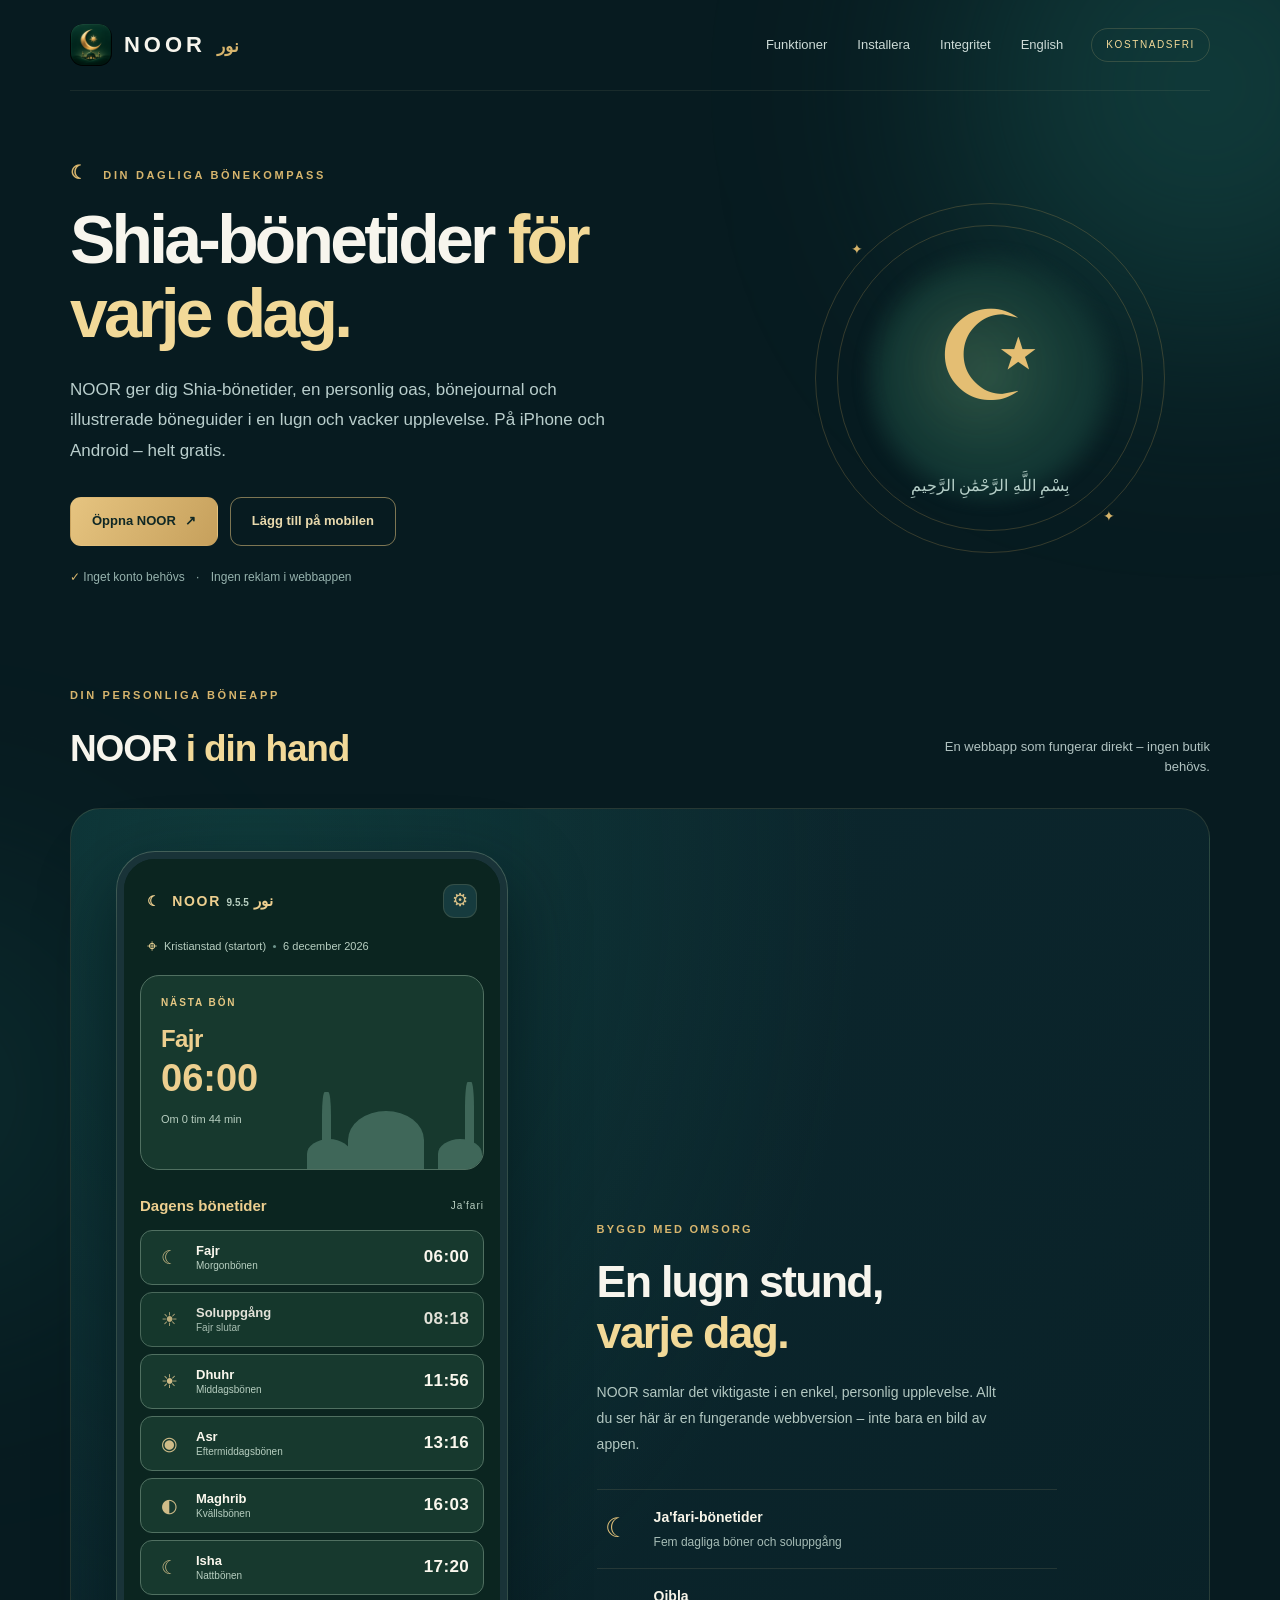
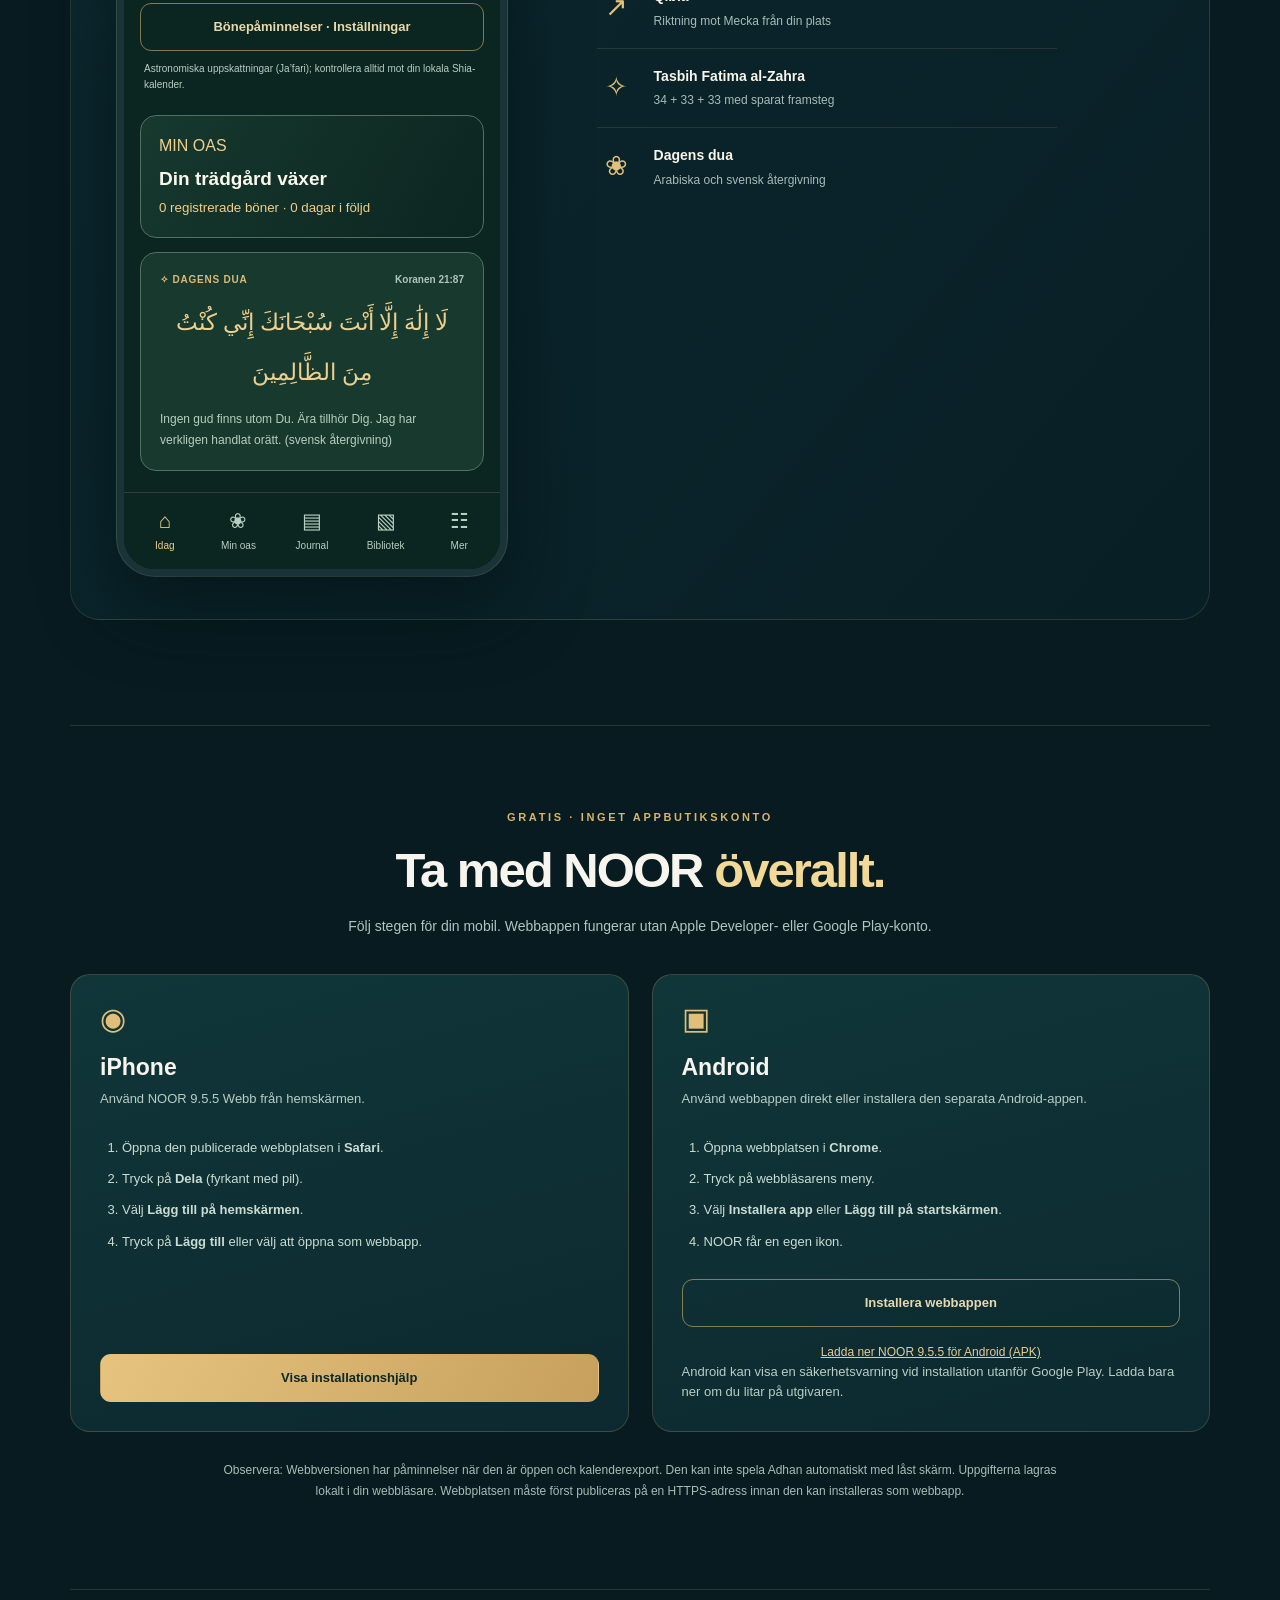
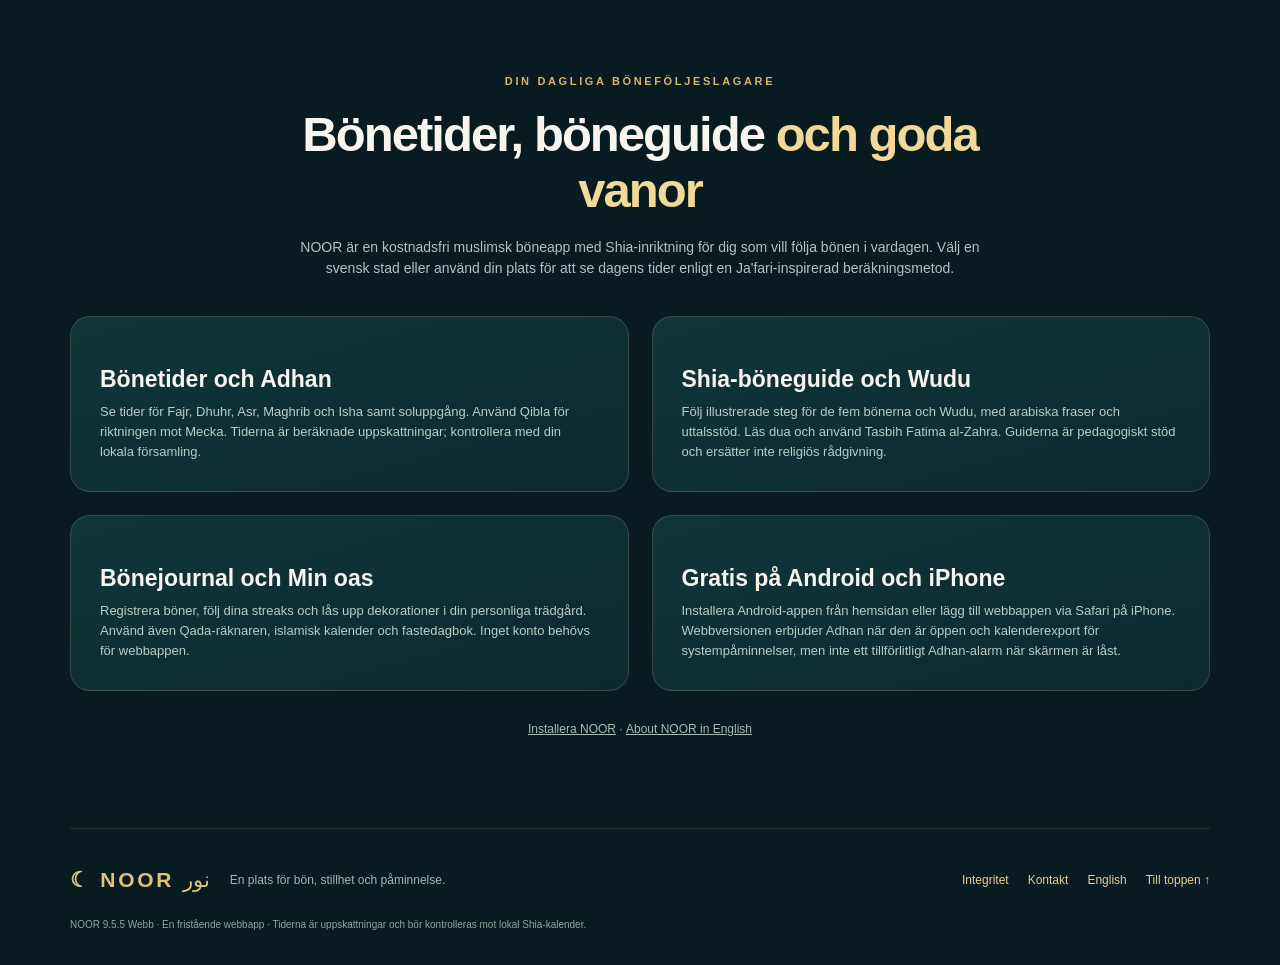
==== commit 78d5028b: "Add files via upload Improve NOOR SEO and Google visibility" ====
--- a/index.html
+++ b/index.html
@@ -7,29 +7,42 @@
   <meta name="apple-mobile-web-app-capable" content="yes">
   <meta name="apple-mobile-web-app-status-bar-style" content="black-translucent">
   <meta name="apple-mobile-web-app-title" content="NOOR">
-  <meta name="description" content="NOOR – gratis Shia-bönetider enligt Ja'fari, Qibla, Tasbih Fatima al-Zahra och dua. Använd på iPhone och Android direkt i webbläsaren.">
-  <meta property="og:title" content="NOOR – Shia bönetider">
-  <meta property="og:description" content="Gratis böneapp för iPhone och Android: Ja'fari-bönetider, Qibla, dhikr och dua.">
+  <meta name="description" content="Gratis böneapp för Android och iPhone. Ja&#x27;fari-bönetider, Qibla, böneguide, Wudu, dua, bönejournal och Min oas. Bönepåminnelser och kalenderexport.">
+  <link rel="canonical" href="https://gabrielryberg2-hub.github.io/noor-webb/">
+  <meta name="robots" content="index,follow,max-image-preview:large">
+  <meta property="og:title" content="NOOR – Shia bönetider i Sverige | Gratis böneapp">
+  <meta property="og:description" content="Gratis böneapp för Android och iPhone. Ja&#x27;fari-bönetider, Qibla, böneguide, Wudu, dua, bönejournal och Min oas. Bönepåminnelser och kalenderexport.">
   <meta property="og:type" content="website">
+  <meta property="og:url" content="https://gabrielryberg2-hub.github.io/noor-webb/">
+  <meta property="og:site_name" content="NOOR">
+  <meta property="og:locale" content="sv_SE">
+  <meta property="og:image" content="https://gabrielryberg2-hub.github.io/noor-webb/noor-share.jpg">
+  <meta property="og:image:width" content="1200">
+  <meta property="og:image:height" content="630">
+  <meta property="og:image:alt" content="NOOR – bönetider, Qibla och bönejournal / prayer times, Qibla and prayer journal">
+  <meta name="twitter:card" content="summary_large_image">
+  <meta name="twitter:title" content="NOOR – Shia bönetider i Sverige | Gratis böneapp">
+  <meta name="twitter:description" content="Gratis böneapp för Android och iPhone. Ja&#x27;fari-bönetider, Qibla, böneguide, Wudu, dua, bönejournal och Min oas. Bönepåminnelser och kalenderexport.">
+  <meta name="twitter:image" content="https://gabrielryberg2-hub.github.io/noor-webb/noor-share.jpg">
   <link rel="manifest" href="manifest.webmanifest">
   <link rel="icon" type="image/png" href="icons/icon-192.png">
   <link rel="apple-touch-icon" href="icons/icon-180.png">
   <link rel="stylesheet" href="styles.css">
-  <title>NOOR – Shia bönetider för iPhone och Android</title>
+  <title>NOOR – Shia bönetider i Sverige | Gratis böneapp</title>
 </head>
 <body>
   <div class="ambient ambient-one" aria-hidden="true"></div>
   <div class="ambient ambient-two" aria-hidden="true"></div>
   <header class="site-header wrap">
     <a class="brand" href="#start" aria-label="NOOR startsida"><img src="icons/icon-192.png" alt="" width="42" height="42"><span>NOOR <em>نور</em></span></a>
-    <nav class="top-links" aria-label="Webbplatsens meny"><a href="#funktioner">Funktioner</a><a href="#installera">Installera</a><a href="integritet.html">Integritet</a></nav>
+    <nav class="top-links" aria-label="Webbplatsens meny"><a href="#funktioner">Funktioner</a><a href="#installera">Installera</a><a href="integritet.html">Integritet</a><a href="en/" lang="en" hreflang="en">English</a></nav>
     <span class="free-mark">KOSTNADSFRI</span>
   </header>
   <main id="start">
     <section class="intro wrap" aria-labelledby="main-title">
       <div class="intro-copy">
         <p class="eyebrow"><span class="tiny-moon">☾</span> DIN DAGLIGA BÖNEKOMPASS</p>
-        <h1 id="main-title">Låt bönen <span>lysa upp</span> din dag.</h1>
+        <h1 id="main-title">Shia-bönetider <span>för varje dag.</span></h1>
         <p class="hero-lead">NOOR ger dig Shia-bönetider, en personlig oas, bönejournal och illustrerade böneguider i en lugn och vacker upplevelse. På iPhone och Android – helt gratis.</p>
         <div class="hero-actions"><a href="#appen" class="btn btn-gold">Öppna NOOR <span aria-hidden="true">↗</span></a><a href="#installera" class="btn btn-outline">Lägg till på mobilen</a></div>
         <p class="quiet"><span class="small-check">✓</span> Inget konto behövs <span class="middle-dot">·</span> Ingen reklam i webbappen</p>
@@ -82,8 +95,18 @@
     </section>
 
     <section class="install-section wrap" id="installera" aria-labelledby="install-title"><div class="install-heading"><p class="eyebrow">GRATIS · INGET APPBUTIKSKONTO</p><h2 id="install-title">Ta med NOOR <span>överallt.</span></h2><p>Följ stegen för din mobil. Webbappen fungerar utan Apple Developer- eller Google Play-konto.</p></div><div class="install-cards"><article class="install-card"><div class="platform-symbol">◉</div><h3>iPhone</h3><p>Använd NOOR 9.5.5 Webb från hemskärmen.</p><ol><li>Öppna den publicerade webbplatsen i <strong>Safari</strong>.</li><li>Tryck på <strong>Dela</strong> (fyrkant med pil).</li><li>Välj <strong>Lägg till på hemskärmen</strong>.</li><li>Tryck på <strong>Lägg till</strong> eller välj att öppna som webbapp.</li></ol><button type="button" class="btn btn-gold full-btn" id="install-ios">Visa installationshjälp</button></article><article class="install-card"><div class="platform-symbol">▣</div><h3>Android</h3><p>Använd webbappen direkt eller installera den separata Android-appen.</p><ol><li>Öppna webbplatsen i <strong>Chrome</strong>.</li><li>Tryck på webbläsarens meny.</li><li>Välj <strong>Installera app</strong> eller <strong>Lägg till på startskärmen</strong>.</li><li>NOOR får en egen ikon.</li></ol><button type="button" class="btn btn-outline full-btn" id="install-android">Installera webbappen</button><a href="#apk-status" id="apk-download" class="apk-link disabled" aria-disabled="true">APK för Android – inte tillgänglig ännu</a><p class="sensor-info" id="apk-status">Vi publicerar APK-filen först när alarmet är testat. Installation utanför Google Play kan ge en säkerhetsvarning.</p></article></div><p class="install-footnote">Observera: Webbversionen har påminnelser när den är öppen och kalenderexport. Den kan inte spela Adhan automatiskt med låst skärm. Uppgifterna lagras lokalt i din webbläsare. Webbplatsen måste först publiceras på en HTTPS-adress innan den kan installeras som webbapp.</p></section>
+
+    <section class="install-section wrap" id="om-noor" aria-labelledby="om-noor-title">
+      <div class="install-heading"><p class="eyebrow">DIN DAGLIGA BÖNEFÖLJESLAGARE</p><h2 id="om-noor-title">Bönetider, böneguide <span>och goda vanor</span></h2><p>NOOR är en kostnadsfri muslimsk böneapp med Shia-inriktning för dig som vill följa bönen i vardagen. Välj en svensk stad eller använd din plats för att se dagens tider enligt en Ja'fari-inspirerad beräkningsmetod.</p></div>
+      <div class="install-cards">
+        <article class="install-card" style="min-height:0"><h3>Bönetider och Adhan</h3><p>Se tider för Fajr, Dhuhr, Asr, Maghrib och Isha samt soluppgång. Använd Qibla för riktningen mot Mecka. Tiderna är beräknade uppskattningar; kontrollera med din lokala församling.</p></article>
+        <article class="install-card" style="min-height:0"><h3>Shia-böneguide och Wudu</h3><p>Följ illustrerade steg för de fem bönerna och Wudu, med arabiska fraser och uttalsstöd. Läs dua och använd Tasbih Fatima al-Zahra. Guiderna är pedagogiskt stöd och ersätter inte religiös rådgivning.</p></article>
+        <article class="install-card" style="min-height:0"><h3>Bönejournal och Min oas</h3><p>Registrera böner, följ dina streaks och lås upp dekorationer i din personliga trädgård. Använd även Qada-räknaren, islamisk kalender och fastedagbok. Inget konto behövs för webbappen.</p></article>
+        <article class="install-card" style="min-height:0"><h3>Gratis på Android och iPhone</h3><p>Installera Android-appen från hemsidan eller lägg till webbappen via Safari på iPhone. Webbversionen erbjuder Adhan när den är öppen och kalenderexport för systempåminnelser, men inte ett tillförlitligt Adhan-alarm när skärmen är låst.</p></article>
+      </div><p class="install-footnote"><a href="#installera">Installera NOOR</a> · <a href="en/" lang="en" hreflang="en">About NOOR in English</a></p>
+    </section>
   </main>
-  <footer class="footer wrap"><div class="footer-brand">☾ NOOR <span lang="ar">نور</span></div><p>En plats för bön, stillhet och påminnelse.</p><div class="footer-links"><a href="integritet.html">Integritet</a><a href="mailto:norapp.support@gmail.com">Kontakt</a><a href="#start">Till toppen ↑</a></div><small>NOOR 9.5.5 Webb · En fristående webbapp · Tiderna är uppskattningar och bör kontrolleras mot lokal Shia-kalender.</small></footer>
+  <footer class="footer wrap"><div class="footer-brand">☾ NOOR <span lang="ar">نور</span></div><p>En plats för bön, stillhet och påminnelse.</p><div class="footer-links"><a href="integritet.html">Integritet</a><a href="mailto:norapp.support@gmail.com">Kontakt</a><a href="en/" lang="en" hreflang="en">English</a><a href="#start">Till toppen ↑</a></div><small>NOOR 9.5.5 Webb · En fristående webbapp · Tiderna är uppskattningar och bör kontrolleras mot lokal Shia-kalender.</small></footer>
   <div class="modal-backdrop" id="install-help" hidden><div class="modal-card" role="dialog" aria-modal="true" aria-labelledby="modal-title"><button class="modal-close" type="button" id="close-help" aria-label="Stäng">×</button><div class="platform-symbol">◉</div><h2 id="modal-title">NOOR på iPhone</h2><p>Öppna den publicerade NOOR-adressen i Safari, tryck på <strong>Dela</strong>, välj <strong>Lägg till på hemskärmen</strong> och bekräfta med <strong>Lägg till</strong>.</p><p class="sensor-info">Om alternativet inte syns kan du behöva bläddra i delningsmenyn. NOOR fungerar även utan installation i Safari.</p><button class="btn btn-gold full-btn" type="button" id="done-help">Jag förstår</button></div></div>
   <script type="module" src="app.mjs"></script>
 </body>
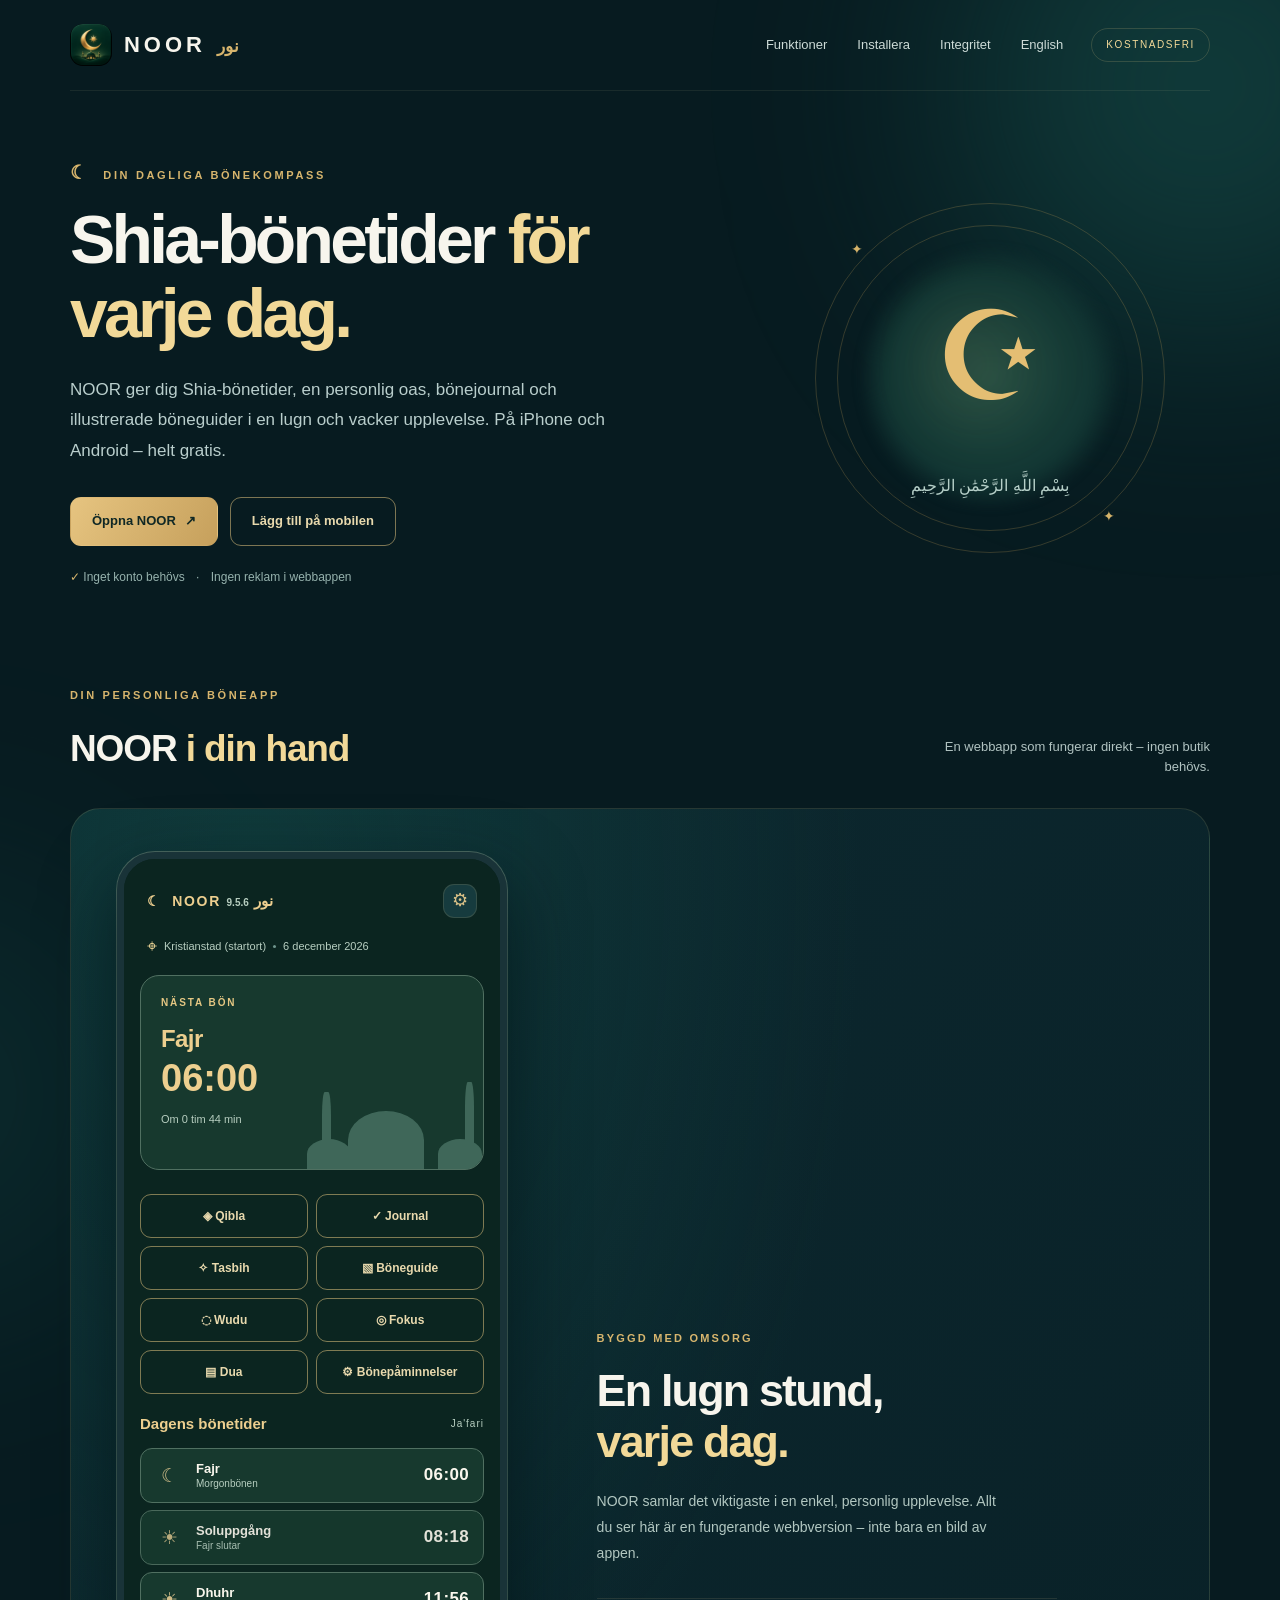
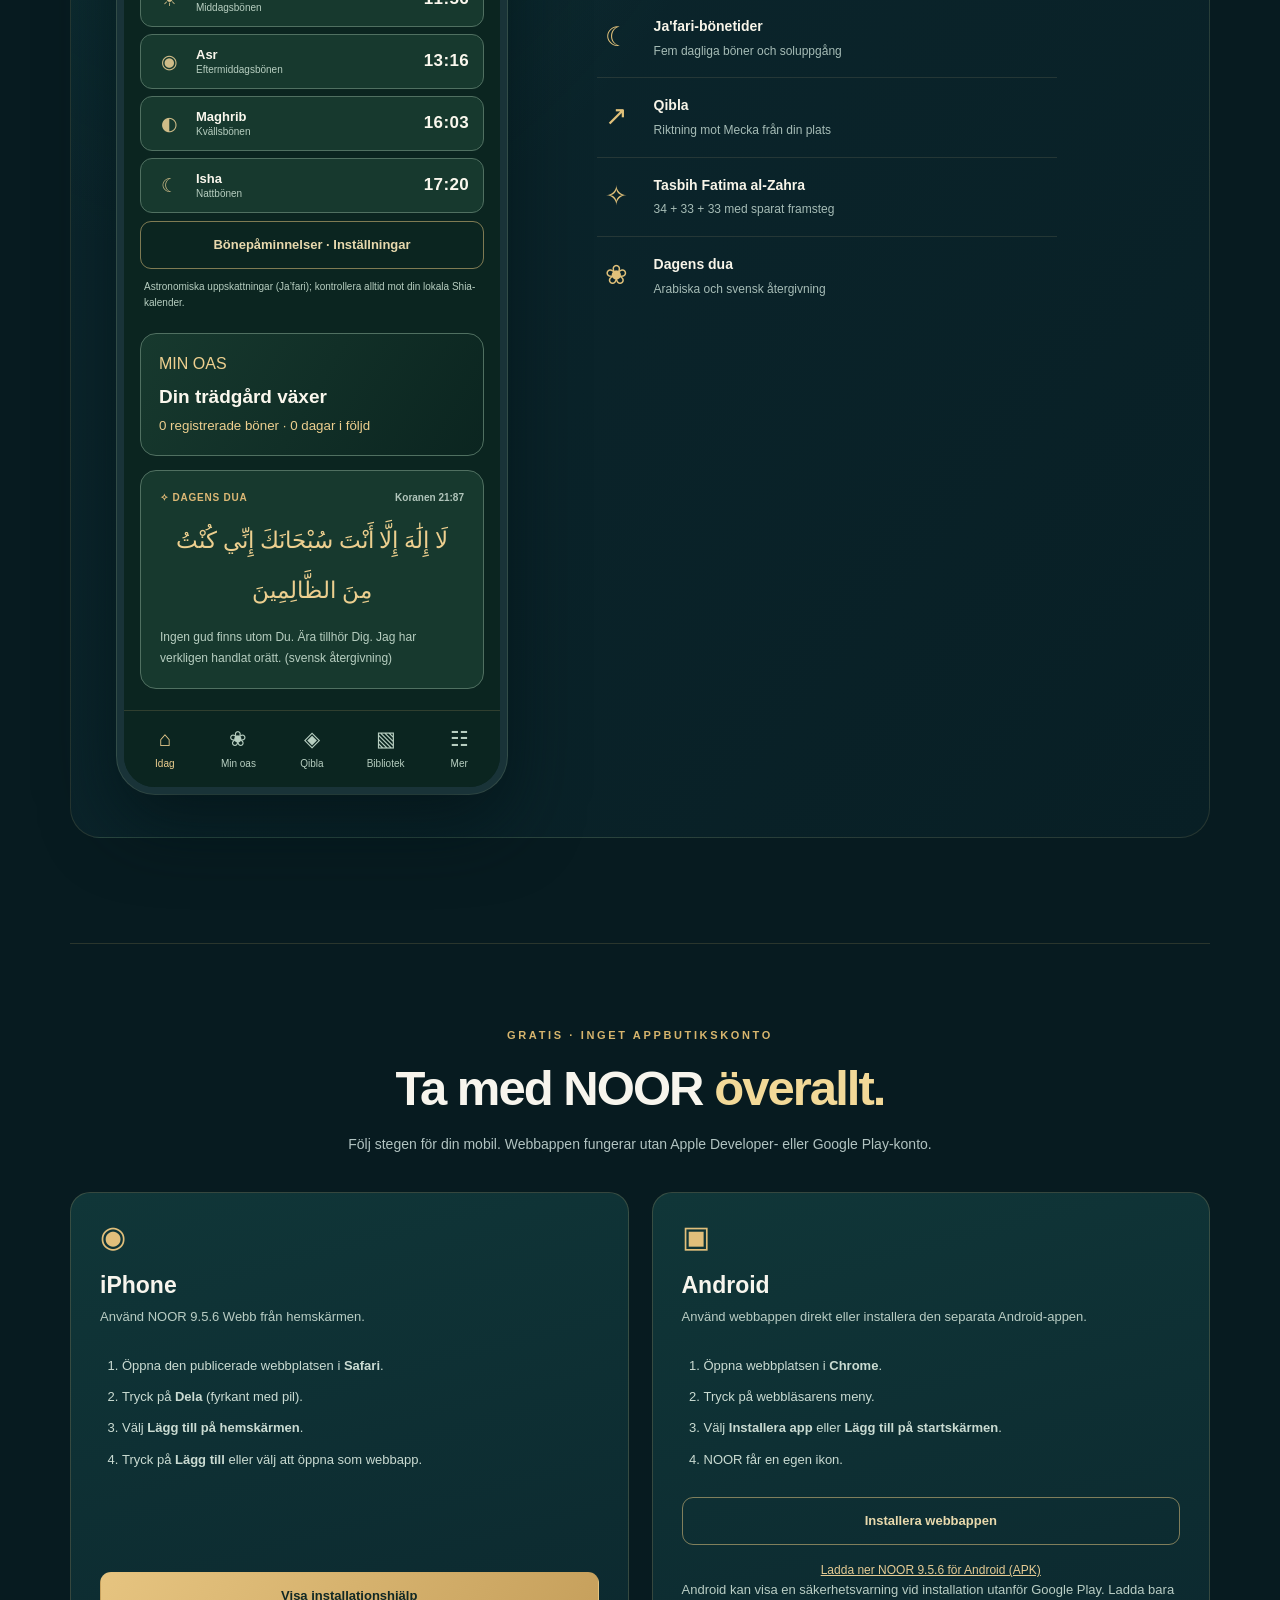
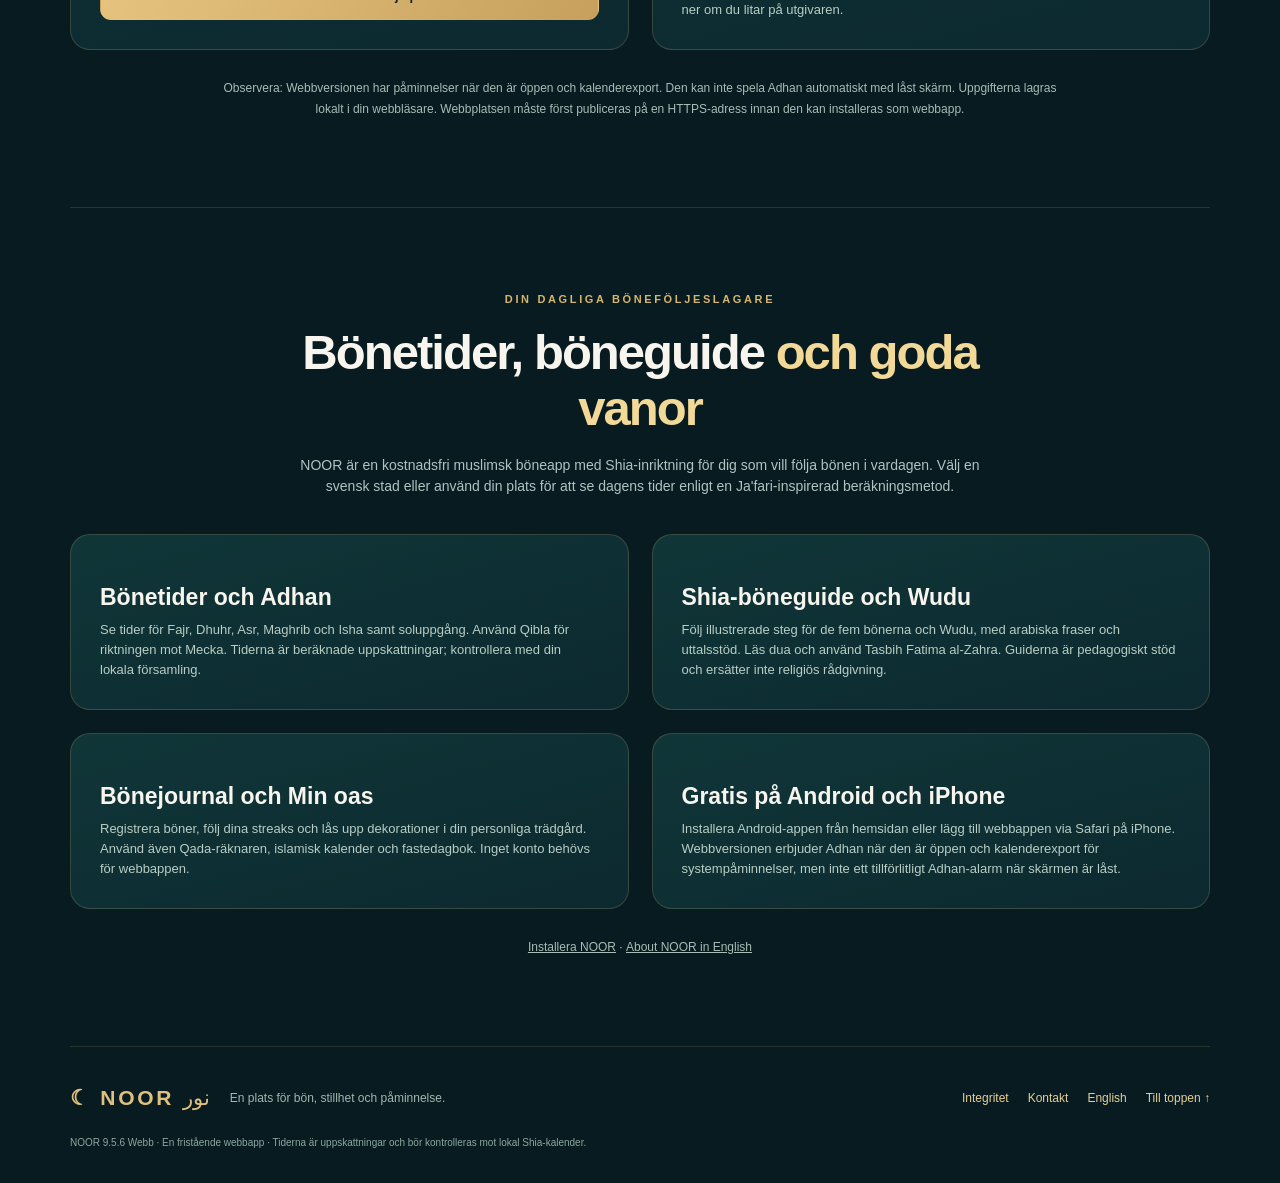
==== commit 49e81ff7: "Add files via upload" ====
--- a/index.html
+++ b/index.html
@@ -55,7 +55,7 @@
       <div class="phone-surround">
         <div class="phone" role="application" aria-label="NOOR webbapp">
           <div class="app-top">
-            <div class="app-toprow"><div class="app-mark">☾ <b>NOOR</b> <span lang="ar">نور</span> <small class="web-version">9.5.5</small></div><button type="button" class="icon-btn" id="settings-shortcut" aria-label="Visa inställningar">⚙</button></div>
+            <div class="app-toprow"><div class="app-mark">☾ <b>NOOR</b> <span lang="ar">نور</span> <small class="web-version">9.5.6</small></div><button type="button" class="icon-btn" id="settings-shortcut" aria-label="Visa inställningar">⚙</button></div>
             <div class="loc-line"><span aria-hidden="true">⌖</span><span id="location-name">Kristianstad</span><span class="loc-dot" aria-hidden="true"></span><span id="date-label">Laddar datum…</span></div>
           </div>
           <div class="app-content" id="app-content"><div id="alarm-banner" class="setting-card" role="status" hidden><strong id="alarm-message"></strong><button type="button" id="alarm-dismiss" class="btn btn-outline full-btn">Stäng påminnelse</button></div>
@@ -67,34 +67,34 @@
                 <div class="countdown" id="next-countdown">Hämtar bönetider</div>
                 <div class="skyline" aria-hidden="true"><div class="dome dome-small"></div><div class="minaret"></div><div class="dome dome-center"></div><div class="minaret right"></div><div class="dome dome-small second"></div></div>
               </div>
-              <div class="section-title"><h3>Dagens bönetider</h3><span class="section-sub">Ja'fari</span></div>
+              <div class="qibla-quick"><button type="button" class="btn btn-outline" data-tab="qibla">◈ Qibla</button><button type="button" class="btn btn-outline" data-tab="journal">✓ Journal</button><button type="button" class="btn btn-outline" data-tab="dhikr">✧ Tasbih</button><button type="button" class="btn btn-outline" data-library="guide">▧ Böneguide</button><button type="button" class="btn btn-outline" data-library="wudu">◌ Wudu</button><button type="button" class="btn btn-outline" data-library="focus">◎ Fokus</button><button type="button" class="btn btn-outline" data-library="dua">▤ Dua</button><button type="button" class="btn btn-outline" data-tab="mer">⚙ Bönepåminnelser</button></div><div class="section-title"><h3>Dagens bönetider</h3><span class="section-sub">Ja'fari</span></div>
               <div class="prayer-list" id="prayer-list" aria-live="polite"><p class="load">Beräknar tider…</p></div>
               <button type="button" class="btn btn-outline full-btn" data-tab="mer" style="margin-top:8px">Bönepåminnelser · Inställningar</button><p class="calc-note" id="calc-note">Beräknade tider kan skilja sig från den lokala Shia-församlingens kalender.</p>
               <button class="oasis-entry" type="button" data-tab="oas"><span>MIN OAS</span><strong>Din trädgård växer</strong><small id="home-growth">Registrera dina böner</small></button><div class="dua-card" id="dua-card"><div class="dua-top"><span>✧ DAGENS DUA</span><span id="dua-ref">Koranen</span></div><p class="dua-arabic" lang="ar" dir="rtl" id="dua-arabic"></p><p class="dua-translation" id="dua-translation"></p></div>
             </section>
             <section class="tab-panel" data-panel="qibla" id="tab-qibla" aria-label="Qibla" hidden>
               <h3 class="page-title">Qibla</h3><p class="page-subtitle">Riktningen till Kaba i Mecka</p>
-              <div class="qibla-card"><div class="compass" id="compass"><span class="compass-n">N</span><span class="compass-e">Ö</span><span class="compass-s">S</span><span class="compass-w">V</span><div class="compass-needle" id="compass-needle"><span class="needle-arrow">➤</span></div><div class="compass-center">🕋</div></div><div class="bearing" id="qibla-deg">--°</div><p class="compass-legend">från geografiskt norr</p><button type="button" class="btn btn-gold full-btn" id="compass-btn">Aktivera kompass</button><p class="sensor-info" id="sensor-info" role="status">Riktningen beräknas efter din plats. Livekompassen kräver stöd i mobilen och tillstånd.</p></div>
+              <div class="qibla-card qibla-new"><p id="qibla-location" class="sensor-info"></p><div class="qibla-dial-shell"><div id="compass-dial" class="qibla-dial"><span class="qibla-cardinal qn">N</span><span class="qibla-cardinal qe">Ö</span><span class="qibla-cardinal qs">S</span><span class="qibla-cardinal qw">V</span></div><div class="qibla-pointer" id="compass-needle" aria-hidden="true"><span></span></div><div class="qibla-center" aria-hidden="true">🕋</div><div class="qibla-top-mark"></div></div><h4 id="qibla-direction">Riktning från geografiskt norr</h4><div class="bearing" id="qibla-deg">--°</div><p class="compass-legend">från geografiskt norr</p><p id="qibla-distance"></p><button type="button" class="btn btn-gold full-btn" id="compass-btn">Aktivera kompass</button><button type="button" class="btn btn-outline full-btn" id="qibla-gps">Använd min GPS-position</button><p class="sensor-info">GPS ändrar även orten för dina bönetider.</p><p class="sensor-info" id="sensor-info" role="status"></p><details class="qibla-help"><summary>Så hittar du Qibla</summary><p>Kontrollera platsen, håll telefonen plant i stående läge, undvik metall och magneter. Om kompassen är osäker, rör mobilen som en åtta. Gradtalet visar beräknad riktning från geografiskt norr. Webbkompassen är inte en garanti.</p></details><a class="btn btn-outline full-btn" href="https://qiblafinder.withgoogle.com/" target="_blank" rel="noopener noreferrer">Kontrollera med Google Qibla Finder ↗</a><p class="sensor-info">Extern tjänst, kräver internet och eventuell separat platsbehörighet.</p></div>
             </section>
             <section class="tab-panel" data-panel="dhikr" id="tab-dhikr" aria-label="Tasbih" hidden>
               <h3 class="page-title">Dhikr</h3><p class="page-subtitle">Tasbih Fatima al-Zahra (a.s.) · 100 upprepningar</p>
               <div class="dhikr-card"><div class="dhikr-stage" id="dhikr-stage">1 AV 3</div><p class="dhikr-arabic" lang="ar" id="dhikr-arabic">الله أكبر</p><p class="dhikr-word" id="dhikr-word">Allahu Akbar</p><div class="dhikr-ring" id="dhikr-ring"><span id="dhikr-count">0</span><small id="dhikr-target">av 34</small></div><button type="button" class="dhikr-tap" id="dhikr-tap">Tryck för att räkna <span aria-hidden="true">✧</span></button><div class="dhikr-progress"><span id="dhikr-total">0 / 100 totalt</span><button type="button" class="text-btn" id="dhikr-reset">Börja om</button></div><div class="progress-rail"><div id="progress-fill"></div></div><p class="sensor-info" id="dhikr-status">Dina upprepningar sparas på mobilen.</p></div>
             </section>
             <section class="tab-panel" data-panel="oas" id="tab-oas" hidden><div id="web-oas"></div></section><section class="tab-panel" data-panel="journal" id="tab-journal" hidden><div id="web-journal"></div></section><section class="tab-panel" data-panel="bibliotek" id="tab-bibliotek" hidden><div id="web-bibliotek"></div></section><section class="tab-panel" data-panel="mer" id="tab-mer" aria-labelledby="nav-mer" hidden>
-              <h3 class="page-title">Mer &amp; inställningar</h3><div class="web-shortcuts"><button type="button" class="btn btn-outline" data-tab="qibla">Qibla</button><button type="button" class="btn btn-outline" data-tab="dhikr">Tasbih</button></div><div id="web-prefs"></div><p class="page-subtitle">Din plats och hur bönetiderna visas.</p>
+              <h3 class="page-title">Mer &amp; inställningar</h3><div class="web-shortcuts"><button type="button" class="btn btn-outline" data-tab="journal">Bönejournal</button><button type="button" class="btn btn-outline" data-tab="qibla">Qibla</button><button type="button" class="btn btn-outline" data-tab="dhikr">Tasbih</button></div><div id="web-prefs"></div><p class="page-subtitle">Din plats och hur bönetiderna visas.</p>
               <div class="setting-card"><label for="city-select">Välj ort i Sverige</label><select id="city-select"><option value="">Senaste plats / automatisk</option><option value="kristianstad">Kristianstad</option><option value="malmo">Malmö</option><option value="stockholm">Stockholm</option><option value="goteborg">Göteborg</option><option value="helsingborg">Helsingborg</option><option value="lund">Lund</option><option value="uppsala">Uppsala</option><option value="jonkoping">Jönköping</option><option value="orebro">Örebro</option><option value="linkoping">Linköping</option><option value="vaxjo">Växjö</option><option value="umea">Umeå</option><option value="lulea">Luleå</option></select><button type="button" class="btn btn-outline full-btn" id="get-location">⌖ Använd min plats</button><p class="sensor-info" id="location-status" role="status">Platsen sparas bara på enheten. Du kan också välja en stad manuellt.</p></div>
               <div class="setting-card"><h4>Bönetidsberäkning</h4><p>Ja'fari-inspirerad metod: Fajr 17,7°, Maghrib 4,5°, Isha 14°. Asr beräknas med standard-skuggfaktor. Fajr slutar vid soluppgång.</p><p>Detta är en ungefärlig astronomisk beräkning, inte en officiell kalender. Lokala religiösa justeringar kan behövas, särskilt på nordliga breddgrader.</p></div>
               <div class="setting-card" id="alarm-settings"><h4>Bönepåminnelser &amp; Adhan</h4><p>Påminnelser i NOOR fungerar bara när appen är öppen och synlig. Prova ljudet varje gång du öppnar appen. Använd kalendern för påminnelser när NOOR är stängd.</p><label><input type="checkbox" id="alarm-enabled"> Aktivera påminnelser i appen</label><fieldset><legend>Välj böner</legend><label><input type="checkbox" data-alarm-prayer value="fajr"> Fajr</label><label><input type="checkbox" data-alarm-prayer value="dhuhr"> Dhuhr</label><label><input type="checkbox" data-alarm-prayer value="asr"> Asr</label><label><input type="checkbox" data-alarm-prayer value="maghrib"> Maghrib</label><label><input type="checkbox" data-alarm-prayer value="isha"> Isha</label></fieldset><label for="alarm-lead">Tid för påminnelse</label><select id="alarm-lead"><option value="0">Vid bönetiden</option><option value="5">5 min före</option><option value="10">10 min före</option><option value="15">15 min före</option></select><label for="alarm-sound">Ljud i appen vid bönetid</label><select id="alarm-sound"><option value="adhan">Adhan – Hussein Sobhdel</option><option value="silent">Endast text</option></select><p>Förvarning visas som text. Ljud kan stoppas när som helst.</p><audio id="alarm-audio" preload="none" src="audio/adhan.mp3"></audio><button type="button" id="alarm-test" class="btn btn-gold full-btn">Testa / aktivera Adhan-ljud</button><button type="button" id="alarm-stop" class="btn btn-outline full-btn">Stoppa ljud</button><p id="alarm-next"></p><h4>Påminnelser i iPhone-kalendern</h4><label for="alarm-days">Exportperiod</label><select id="alarm-days"><option value="7">7 dagar</option><option value="30">30 dagar</option></select><button type="button" id="alarm-export" class="btn btn-outline full-btn">Skapa kalenderfil (.ics)</button><p>Välj en separat NOOR-kalender vid import. Dela filen till din egen e-post och öppna bilagan i Mail om direkt import saknas. Slå på kalenderaviseringar i iPhone-inställningar. Importera en ny period när den gamla löper ut eller om du byter plats; radera tidigare NOOR-kalender först för att undvika dubbla tider. Kalendern använder systemets signal, inte Adhan. Kontrollera tiderna mot din lokala Shia-kalender.</p><p id="alarm-status" role="status"></p><p>Adhan: Hussein Sobhdel, ljudspår bearbetat till MP3. <a href="https://commons.wikimedia.org/wiki/File:%D8%A7%D8%B0%D8%A7%D9%86_%D8%AD%D8%B3%DB%8C%D9%86_%D8%B5%D8%A8%D8%AF%D9%84.webm">Original</a> · <a href="https://creativecommons.org/licenses/by-sa/4.0/">CC BY-SA 4.0</a> · <a href="audio/ADHAN-LICENS.txt">Licensinformation</a>.</p></div>
               <div class="setting-card"><h4>Kontakt</h4><p>Frågor eller förbättringar? <a href="mailto:norapp.support@gmail.com">norapp.support@gmail.com</a></p><p><a href="integritet.html">Integritetspolicy (utkast)</a></p></div>
             </section>
           </div>
-          <nav class="bottom-nav" aria-label="NOOR funktioner"><button type="button" id="nav-idag" class="nav-link active" data-tab="idag" aria-current="page"><span aria-hidden="true">⌂</span>Idag</button><button type="button" id="nav-oas" class="nav-link" data-tab="oas" ><span aria-hidden="true">❀</span>Min oas</button><button type="button" id="nav-journal" class="nav-link" data-tab="journal" ><span aria-hidden="true">▤</span>Journal</button><button type="button" id="nav-bibliotek" class="nav-link" data-tab="bibliotek" ><span aria-hidden="true">▧</span>Bibliotek</button><button type="button" id="nav-mer" class="nav-link" data-tab="mer" ><span aria-hidden="true">☷</span>Mer</button></nav>
+          <nav class="bottom-nav" aria-label="NOOR funktioner"><button type="button" id="nav-idag" class="nav-link active" data-tab="idag" aria-current="page"><span aria-hidden="true">⌂</span>Idag</button><button type="button" id="nav-oas" class="nav-link" data-tab="oas" ><span aria-hidden="true">❀</span>Min oas</button><button type="button" id="nav-qibla" class="nav-link" data-tab="qibla"><span aria-hidden="true">◈</span>Qibla</button><button type="button" id="nav-bibliotek" class="nav-link" data-tab="bibliotek" ><span aria-hidden="true">▧</span>Bibliotek</button><button type="button" id="nav-mer" class="nav-link" data-tab="mer" ><span aria-hidden="true">☷</span>Mer</button></nav>
         </div>
         <div class="app-aside" id="funktioner"><div class="aside-tag">BYGGD MED OMSORG</div><h2>En lugn stund,<br><span>varje dag.</span></h2><p>NOOR samlar det viktigaste i en enkel, personlig upplevelse. Allt du ser här är en fungerande webbversion – inte bara en bild av appen.</p><div class="feature-item"><span>☾</span><div><strong>Ja'fari-bönetider</strong><small>Fem dagliga böner och soluppgång</small></div></div><div class="feature-item"><span>↗</span><div><strong>Qibla</strong><small>Riktning mot Mecka från din plats</small></div></div><div class="feature-item"><span>✧</span><div><strong>Tasbih Fatima al-Zahra</strong><small>34 + 33 + 33 med sparat framsteg</small></div></div><div class="feature-item"><span>❀</span><div><strong>Dagens dua</strong><small>Arabiska och svensk återgivning</small></div></div></div>
       </div>
     </section>
 
-    <section class="install-section wrap" id="installera" aria-labelledby="install-title"><div class="install-heading"><p class="eyebrow">GRATIS · INGET APPBUTIKSKONTO</p><h2 id="install-title">Ta med NOOR <span>överallt.</span></h2><p>Följ stegen för din mobil. Webbappen fungerar utan Apple Developer- eller Google Play-konto.</p></div><div class="install-cards"><article class="install-card"><div class="platform-symbol">◉</div><h3>iPhone</h3><p>Använd NOOR 9.5.5 Webb från hemskärmen.</p><ol><li>Öppna den publicerade webbplatsen i <strong>Safari</strong>.</li><li>Tryck på <strong>Dela</strong> (fyrkant med pil).</li><li>Välj <strong>Lägg till på hemskärmen</strong>.</li><li>Tryck på <strong>Lägg till</strong> eller välj att öppna som webbapp.</li></ol><button type="button" class="btn btn-gold full-btn" id="install-ios">Visa installationshjälp</button></article><article class="install-card"><div class="platform-symbol">▣</div><h3>Android</h3><p>Använd webbappen direkt eller installera den separata Android-appen.</p><ol><li>Öppna webbplatsen i <strong>Chrome</strong>.</li><li>Tryck på webbläsarens meny.</li><li>Välj <strong>Installera app</strong> eller <strong>Lägg till på startskärmen</strong>.</li><li>NOOR får en egen ikon.</li></ol><button type="button" class="btn btn-outline full-btn" id="install-android">Installera webbappen</button><a href="#apk-status" id="apk-download" class="apk-link disabled" aria-disabled="true">APK för Android – inte tillgänglig ännu</a><p class="sensor-info" id="apk-status">Vi publicerar APK-filen först när alarmet är testat. Installation utanför Google Play kan ge en säkerhetsvarning.</p></article></div><p class="install-footnote">Observera: Webbversionen har påminnelser när den är öppen och kalenderexport. Den kan inte spela Adhan automatiskt med låst skärm. Uppgifterna lagras lokalt i din webbläsare. Webbplatsen måste först publiceras på en HTTPS-adress innan den kan installeras som webbapp.</p></section>
+    <section class="install-section wrap" id="installera" aria-labelledby="install-title"><div class="install-heading"><p class="eyebrow">GRATIS · INGET APPBUTIKSKONTO</p><h2 id="install-title">Ta med NOOR <span>överallt.</span></h2><p>Följ stegen för din mobil. Webbappen fungerar utan Apple Developer- eller Google Play-konto.</p></div><div class="install-cards"><article class="install-card"><div class="platform-symbol">◉</div><h3>iPhone</h3><p>Använd NOOR 9.5.6 Webb från hemskärmen.</p><ol><li>Öppna den publicerade webbplatsen i <strong>Safari</strong>.</li><li>Tryck på <strong>Dela</strong> (fyrkant med pil).</li><li>Välj <strong>Lägg till på hemskärmen</strong>.</li><li>Tryck på <strong>Lägg till</strong> eller välj att öppna som webbapp.</li></ol><button type="button" class="btn btn-gold full-btn" id="install-ios">Visa installationshjälp</button></article><article class="install-card"><div class="platform-symbol">▣</div><h3>Android</h3><p>Använd webbappen direkt eller installera den separata Android-appen.</p><ol><li>Öppna webbplatsen i <strong>Chrome</strong>.</li><li>Tryck på webbläsarens meny.</li><li>Välj <strong>Installera app</strong> eller <strong>Lägg till på startskärmen</strong>.</li><li>NOOR får en egen ikon.</li></ol><button type="button" class="btn btn-outline full-btn" id="install-android">Installera webbappen</button><a href="#apk-status" id="apk-download" class="apk-link disabled" aria-disabled="true">APK för Android – inte tillgänglig ännu</a><p class="sensor-info" id="apk-status">Vi publicerar APK-filen först när alarmet är testat. Installation utanför Google Play kan ge en säkerhetsvarning.</p></article></div><p class="install-footnote">Observera: Webbversionen har påminnelser när den är öppen och kalenderexport. Den kan inte spela Adhan automatiskt med låst skärm. Uppgifterna lagras lokalt i din webbläsare. Webbplatsen måste först publiceras på en HTTPS-adress innan den kan installeras som webbapp.</p></section>
 
     <section class="install-section wrap" id="om-noor" aria-labelledby="om-noor-title">
       <div class="install-heading"><p class="eyebrow">DIN DAGLIGA BÖNEFÖLJESLAGARE</p><h2 id="om-noor-title">Bönetider, böneguide <span>och goda vanor</span></h2><p>NOOR är en kostnadsfri muslimsk böneapp med Shia-inriktning för dig som vill följa bönen i vardagen. Välj en svensk stad eller använd din plats för att se dagens tider enligt en Ja'fari-inspirerad beräkningsmetod.</p></div>
@@ -106,7 +106,7 @@
       </div><p class="install-footnote"><a href="#installera">Installera NOOR</a> · <a href="en/" lang="en" hreflang="en">About NOOR in English</a></p>
     </section>
   </main>
-  <footer class="footer wrap"><div class="footer-brand">☾ NOOR <span lang="ar">نور</span></div><p>En plats för bön, stillhet och påminnelse.</p><div class="footer-links"><a href="integritet.html">Integritet</a><a href="mailto:norapp.support@gmail.com">Kontakt</a><a href="en/" lang="en" hreflang="en">English</a><a href="#start">Till toppen ↑</a></div><small>NOOR 9.5.5 Webb · En fristående webbapp · Tiderna är uppskattningar och bör kontrolleras mot lokal Shia-kalender.</small></footer>
+  <footer class="footer wrap"><div class="footer-brand">☾ NOOR <span lang="ar">نور</span></div><p>En plats för bön, stillhet och påminnelse.</p><div class="footer-links"><a href="integritet.html">Integritet</a><a href="mailto:norapp.support@gmail.com">Kontakt</a><a href="en/" lang="en" hreflang="en">English</a><a href="#start">Till toppen ↑</a></div><small>NOOR 9.5.6 Webb · En fristående webbapp · Tiderna är uppskattningar och bör kontrolleras mot lokal Shia-kalender.</small></footer>
   <div class="modal-backdrop" id="install-help" hidden><div class="modal-card" role="dialog" aria-modal="true" aria-labelledby="modal-title"><button class="modal-close" type="button" id="close-help" aria-label="Stäng">×</button><div class="platform-symbol">◉</div><h2 id="modal-title">NOOR på iPhone</h2><p>Öppna den publicerade NOOR-adressen i Safari, tryck på <strong>Dela</strong>, välj <strong>Lägg till på hemskärmen</strong> och bekräfta med <strong>Lägg till</strong>.</p><p class="sensor-info">Om alternativet inte syns kan du behöva bläddra i delningsmenyn. NOOR fungerar även utan installation i Safari.</p><button class="btn btn-gold full-btn" type="button" id="done-help">Jag förstår</button></div></div>
   <script type="module" src="app.mjs"></script>
 </body>
--- a/styles.css
+++ b/styles.css
@@ -19,3 +19,6 @@
 .noor-standalone body{background:var(--ab)}.noor-standalone :is(.site-header,.intro,.app-heading,.app-aside,.install-section,.footer,.ambient){display:none}.noor-standalone :is(.app-area,.phone-surround){width:100%;margin:0;padding:0;border:0;display:block;border-radius:0;background:none}.noor-standalone .phone{width:100%;max-width:none;height:100vh;height:100dvh;min-height:0;border:0;border-radius:0;box-shadow:none}.noor-standalone .app-top{padding-top:max(14px,env(safe-area-inset-top));flex-shrink:0}.noor-standalone .app-content{overflow-y:auto;min-height:0;flex:1}.noor-standalone .bottom-nav{padding-bottom:max(10px,env(safe-area-inset-bottom));flex-shrink:0}@media(prefers-reduced-motion:reduce){*,*:before,*:after{animation:none!important;transition:none!important;scroll-behavior:auto!important}}
 
 #alarm-settings fieldset{border:1px solid var(--ae);border-radius:10px;padding:10px;margin:12px 0}#alarm-settings input[type=checkbox]{accent-color:#b89554;width:19px;height:19px;vertical-align:middle;margin-right:8px}#alarm-settings button{margin:5px 0}#alarm-banner strong{display:block;margin-bottom:8px;color:var(--ag)}#alarm-settings a{color:var(--ag)}
+
+/* Qibla 9.5.6: north-up fallback, rotating dial, readable touch controls. */
+.qibla-quick{display:grid;grid-template-columns:repeat(2,minmax(0,1fr));gap:8px;margin:0 0 18px}.qibla-quick .btn{font-size:12px;min-height:44px;white-space:normal;padding:9px}.qibla-new{text-align:center}.qibla-dial-shell{position:relative;aspect-ratio:1;width:min(100%,292px);margin:22px auto;background:#0c2928;border:2px solid #bfa16c;border-radius:50%;color:#f8f6ed;overflow:visible}.qibla-dial{position:absolute;inset:8px;border-radius:50%;background:repeating-conic-gradient(from -1deg,#e1c893 0deg 1deg,transparent 1deg 5deg);transition:none}.qibla-dial::before{content:"";position:absolute;inset:10px;background:#0c2928;border:1px solid #476e65;border-radius:50%}.qibla-cardinal{position:absolute;font-weight:700;font-size:17px;width:28px;text-align:center;line-height:28px;color:#f8f6ed}.qn{top:20px;left:calc(50% - 14px);color:#f5b6a0}.qe{right:20px;top:calc(50% - 14px)}.qs{bottom:20px;left:calc(50% - 14px)}.qw{left:20px;top:calc(50% - 14px)}.qibla-pointer{position:absolute;inset:0;pointer-events:none;transition:none}.qibla-pointer span{position:absolute;top:15%;left:calc(50% - 3px);width:6px;height:35%;background:#f1d79c;border-radius:3px}.qibla-pointer span::before{content:"";position:absolute;left:-12px;top:-12px;border-left:15px solid transparent;border-right:15px solid transparent;border-bottom:26px solid #f1d79c}.qibla-center{position:absolute;left:50%;top:50%;transform:translate(-50%,-50%);background:#193b36;border-radius:50%;width:45px;height:45px;display:grid;place-items:center;font-size:24px}.qibla-top-mark{position:absolute;top:-6px;left:calc(50% - 5px);width:10px;height:10px;border-radius:50%;background:#fff}.qibla-new h4{font-size:18px;line-height:1.4;margin:10px 0}.qibla-new .full-btn{margin-top:8px;min-height:44px}.qibla-help{text-align:left;margin:12px 0;font-size:13px}.qibla-help summary{cursor:pointer;padding:10px}.qibla-help p{padding:0 10px}.qibla-new #qibla-distance{font-size:13px;margin:8px 0}@media(prefers-reduced-motion:reduce){.qibla-dial,.qibla-pointer{transition:none}}
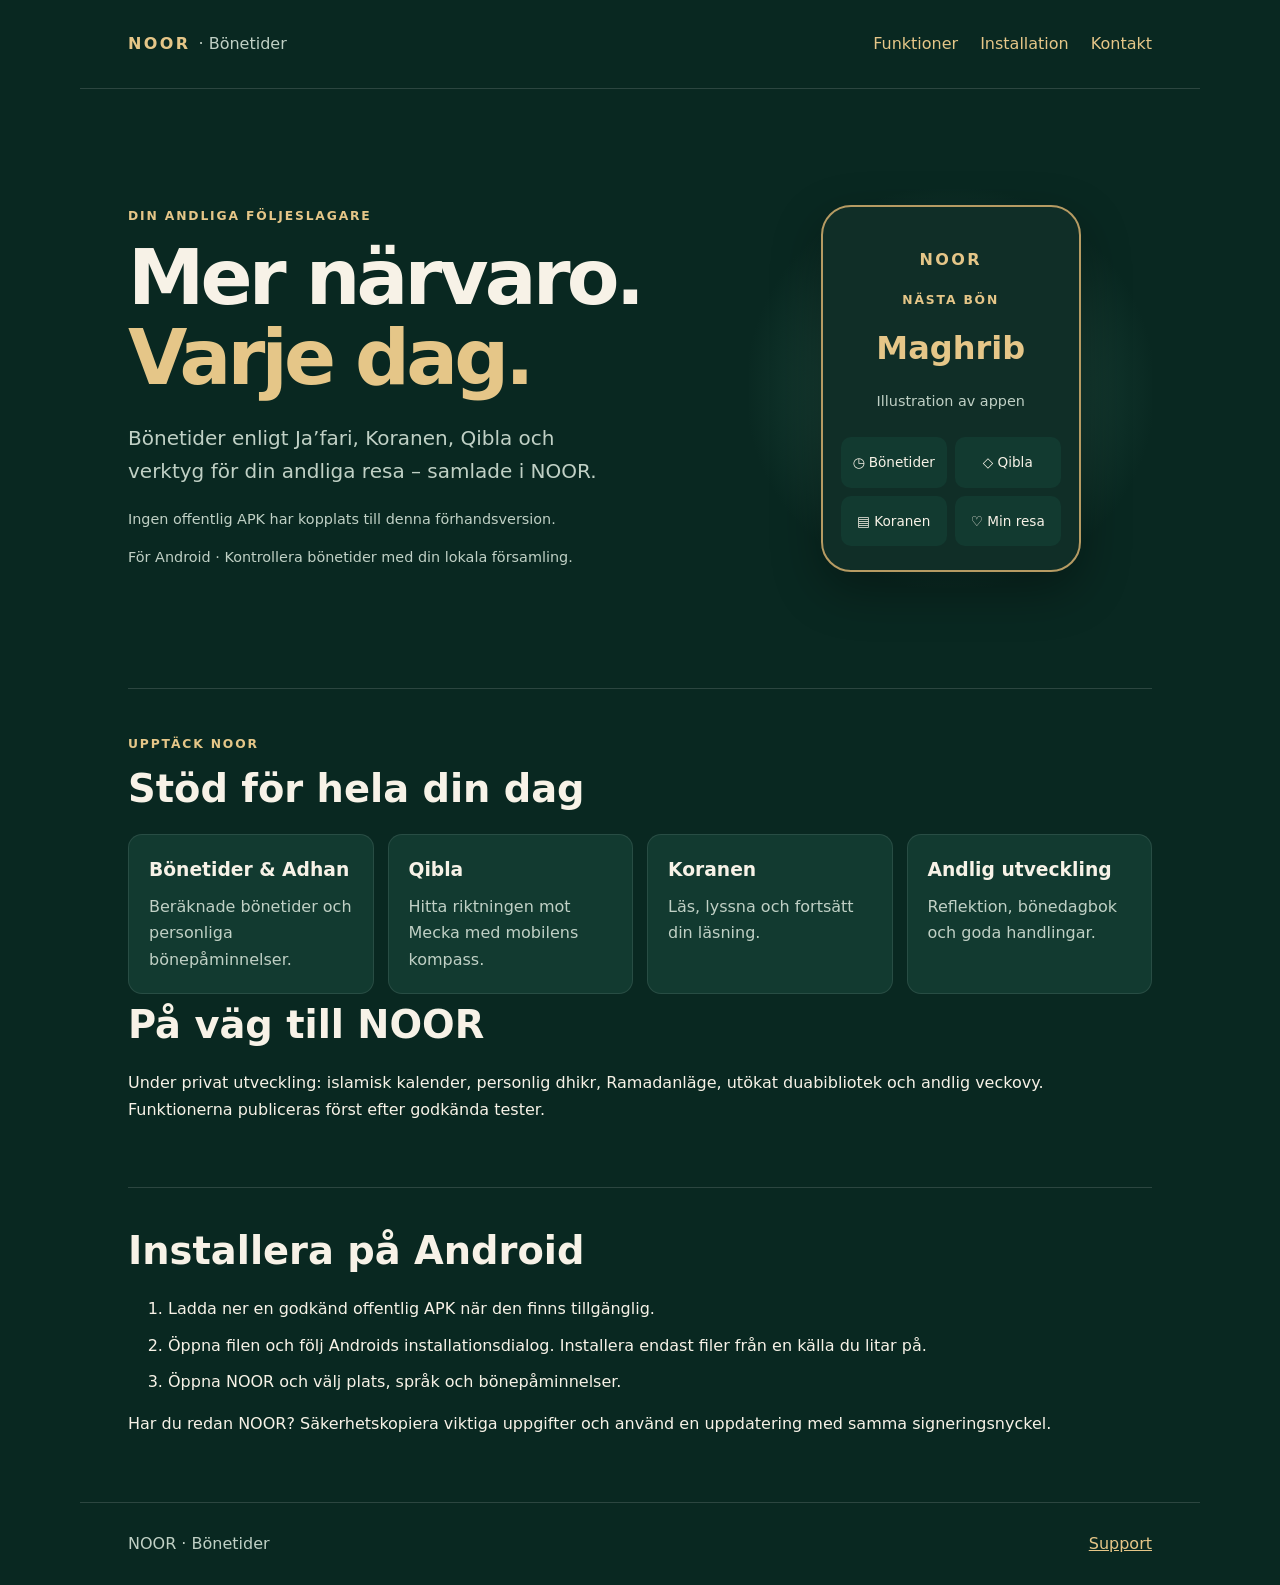
==== commit 2b9a4ee1: "Add files via upload" ====
--- a/index.html
+++ b/index.html
@@ -1,113 +1 @@
-<!doctype html>
-<html lang="sv">
-<head>
-  <meta charset="utf-8">
-  <meta name="viewport" content="width=device-width, initial-scale=1, viewport-fit=cover">
-  <meta name="theme-color" content="#092b2b">
-  <meta name="apple-mobile-web-app-capable" content="yes">
-  <meta name="apple-mobile-web-app-status-bar-style" content="black-translucent">
-  <meta name="apple-mobile-web-app-title" content="NOOR">
-  <meta name="description" content="Gratis böneapp för Android och iPhone. Ja&#x27;fari-bönetider, Qibla, böneguide, Wudu, dua, bönejournal och Min oas. Bönepåminnelser och kalenderexport.">
-  <link rel="canonical" href="https://gabrielryberg2-hub.github.io/noor-webb/">
-  <meta name="robots" content="index,follow,max-image-preview:large">
-  <meta property="og:title" content="NOOR – Shia bönetider i Sverige | Gratis böneapp">
-  <meta property="og:description" content="Gratis böneapp för Android och iPhone. Ja&#x27;fari-bönetider, Qibla, böneguide, Wudu, dua, bönejournal och Min oas. Bönepåminnelser och kalenderexport.">
-  <meta property="og:type" content="website">
-  <meta property="og:url" content="https://gabrielryberg2-hub.github.io/noor-webb/">
-  <meta property="og:site_name" content="NOOR">
-  <meta property="og:locale" content="sv_SE">
-  <meta property="og:image" content="https://gabrielryberg2-hub.github.io/noor-webb/noor-share.jpg">
-  <meta property="og:image:width" content="1200">
-  <meta property="og:image:height" content="630">
-  <meta property="og:image:alt" content="NOOR – bönetider, Qibla och bönejournal / prayer times, Qibla and prayer journal">
-  <meta name="twitter:card" content="summary_large_image">
-  <meta name="twitter:title" content="NOOR – Shia bönetider i Sverige | Gratis böneapp">
-  <meta name="twitter:description" content="Gratis böneapp för Android och iPhone. Ja&#x27;fari-bönetider, Qibla, böneguide, Wudu, dua, bönejournal och Min oas. Bönepåminnelser och kalenderexport.">
-  <meta name="twitter:image" content="https://gabrielryberg2-hub.github.io/noor-webb/noor-share.jpg">
-  <link rel="manifest" href="manifest.webmanifest">
-  <link rel="icon" type="image/png" href="icons/icon-192.png">
-  <link rel="apple-touch-icon" href="icons/icon-180.png">
-  <link rel="stylesheet" href="styles.css">
-  <title>NOOR – Shia bönetider i Sverige | Gratis böneapp</title>
-</head>
-<body>
-  <div class="ambient ambient-one" aria-hidden="true"></div>
-  <div class="ambient ambient-two" aria-hidden="true"></div>
-  <header class="site-header wrap">
-    <a class="brand" href="#start" aria-label="NOOR startsida"><img src="icons/icon-192.png" alt="" width="42" height="42"><span>NOOR <em>نور</em></span></a>
-    <nav class="top-links" aria-label="Webbplatsens meny"><a href="#funktioner">Funktioner</a><a href="#installera">Installera</a><a href="integritet.html">Integritet</a><a href="en/" lang="en" hreflang="en">English</a></nav>
-    <span class="free-mark">KOSTNADSFRI</span>
-  </header>
-  <main id="start">
-    <section class="intro wrap" aria-labelledby="main-title">
-      <div class="intro-copy">
-        <p class="eyebrow"><span class="tiny-moon">☾</span> DIN DAGLIGA BÖNEKOMPASS</p>
-        <h1 id="main-title">Shia-bönetider <span>för varje dag.</span></h1>
-        <p class="hero-lead">NOOR ger dig Shia-bönetider, en personlig oas, bönejournal och illustrerade böneguider i en lugn och vacker upplevelse. På iPhone och Android – helt gratis.</p>
-        <div class="hero-actions"><a href="#appen" class="btn btn-gold">Öppna NOOR <span aria-hidden="true">↗</span></a><a href="#installera" class="btn btn-outline">Lägg till på mobilen</a></div>
-        <p class="quiet"><span class="small-check">✓</span> Inget konto behövs <span class="middle-dot">·</span> Ingen reklam i webbappen</p>
-      </div>
-      <div class="hero-symbol" aria-hidden="true"><div class="halo halo-outer"></div><div class="halo halo-inner"></div><span class="hero-crescent">☪</span><div class="hero-arabic">بِسْمِ اللَّهِ الرَّحْمَٰنِ الرَّحِيمِ</div></div>
-    </section>
-
-    <section class="app-area wrap" id="appen" aria-labelledby="app-title">
-      <div class="app-heading"><div><p class="eyebrow">DIN PERSONLIGA BÖNEAPP</p><h2 id="app-title">NOOR <span class="muted-gold">i din hand</span></h2></div><p>En webbapp som fungerar direkt – ingen butik behövs.</p></div>
-      <div class="phone-surround">
-        <div class="phone" role="application" aria-label="NOOR webbapp">
-          <div class="app-top">
-            <div class="app-toprow"><div class="app-mark">☾ <b>NOOR</b> <span lang="ar">نور</span> <small class="web-version">9.5.6</small></div><button type="button" class="icon-btn" id="settings-shortcut" aria-label="Visa inställningar">⚙</button></div>
-            <div class="loc-line"><span aria-hidden="true">⌖</span><span id="location-name">Kristianstad</span><span class="loc-dot" aria-hidden="true"></span><span id="date-label">Laddar datum…</span></div>
-          </div>
-          <div class="app-content" id="app-content"><div id="alarm-banner" class="setting-card" role="status" hidden><strong id="alarm-message"></strong><button type="button" id="alarm-dismiss" class="btn btn-outline full-btn">Stäng påminnelse</button></div>
-            <section class="tab-panel active" data-panel="idag" id="tab-idag" aria-labelledby="nav-idag">
-              <div class="prayer-hero">
-                <p class="prayer-kicker">NÄSTA BÖN</p>
-                <div class="next-prayer-title" id="next-prayer-name">Beräknar…</div>
-                <div class="next-prayer-time" id="next-prayer-time">--:--</div>
-                <div class="countdown" id="next-countdown">Hämtar bönetider</div>
-                <div class="skyline" aria-hidden="true"><div class="dome dome-small"></div><div class="minaret"></div><div class="dome dome-center"></div><div class="minaret right"></div><div class="dome dome-small second"></div></div>
-              </div>
-              <div class="qibla-quick"><button type="button" class="btn btn-outline" data-tab="qibla">◈ Qibla</button><button type="button" class="btn btn-outline" data-tab="journal">✓ Journal</button><button type="button" class="btn btn-outline" data-tab="dhikr">✧ Tasbih</button><button type="button" class="btn btn-outline" data-library="guide">▧ Böneguide</button><button type="button" class="btn btn-outline" data-library="wudu">◌ Wudu</button><button type="button" class="btn btn-outline" data-library="focus">◎ Fokus</button><button type="button" class="btn btn-outline" data-library="dua">▤ Dua</button><button type="button" class="btn btn-outline" data-tab="mer">⚙ Bönepåminnelser</button></div><div class="section-title"><h3>Dagens bönetider</h3><span class="section-sub">Ja'fari</span></div>
-              <div class="prayer-list" id="prayer-list" aria-live="polite"><p class="load">Beräknar tider…</p></div>
-              <button type="button" class="btn btn-outline full-btn" data-tab="mer" style="margin-top:8px">Bönepåminnelser · Inställningar</button><p class="calc-note" id="calc-note">Beräknade tider kan skilja sig från den lokala Shia-församlingens kalender.</p>
-              <button class="oasis-entry" type="button" data-tab="oas"><span>MIN OAS</span><strong>Din trädgård växer</strong><small id="home-growth">Registrera dina böner</small></button><div class="dua-card" id="dua-card"><div class="dua-top"><span>✧ DAGENS DUA</span><span id="dua-ref">Koranen</span></div><p class="dua-arabic" lang="ar" dir="rtl" id="dua-arabic"></p><p class="dua-translation" id="dua-translation"></p></div>
-            </section>
-            <section class="tab-panel" data-panel="qibla" id="tab-qibla" aria-label="Qibla" hidden>
-              <h3 class="page-title">Qibla</h3><p class="page-subtitle">Riktningen till Kaba i Mecka</p>
-              <div class="qibla-card qibla-new"><p id="qibla-location" class="sensor-info"></p><div class="qibla-dial-shell"><div id="compass-dial" class="qibla-dial"><span class="qibla-cardinal qn">N</span><span class="qibla-cardinal qe">Ö</span><span class="qibla-cardinal qs">S</span><span class="qibla-cardinal qw">V</span></div><div class="qibla-pointer" id="compass-needle" aria-hidden="true"><span></span></div><div class="qibla-center" aria-hidden="true">🕋</div><div class="qibla-top-mark"></div></div><h4 id="qibla-direction">Riktning från geografiskt norr</h4><div class="bearing" id="qibla-deg">--°</div><p class="compass-legend">från geografiskt norr</p><p id="qibla-distance"></p><button type="button" class="btn btn-gold full-btn" id="compass-btn">Aktivera kompass</button><button type="button" class="btn btn-outline full-btn" id="qibla-gps">Använd min GPS-position</button><p class="sensor-info">GPS ändrar även orten för dina bönetider.</p><p class="sensor-info" id="sensor-info" role="status"></p><details class="qibla-help"><summary>Så hittar du Qibla</summary><p>Kontrollera platsen, håll telefonen plant i stående läge, undvik metall och magneter. Om kompassen är osäker, rör mobilen som en åtta. Gradtalet visar beräknad riktning från geografiskt norr. Webbkompassen är inte en garanti.</p></details><a class="btn btn-outline full-btn" href="https://qiblafinder.withgoogle.com/" target="_blank" rel="noopener noreferrer">Kontrollera med Google Qibla Finder ↗</a><p class="sensor-info">Extern tjänst, kräver internet och eventuell separat platsbehörighet.</p></div>
-            </section>
-            <section class="tab-panel" data-panel="dhikr" id="tab-dhikr" aria-label="Tasbih" hidden>
-              <h3 class="page-title">Dhikr</h3><p class="page-subtitle">Tasbih Fatima al-Zahra (a.s.) · 100 upprepningar</p>
-              <div class="dhikr-card"><div class="dhikr-stage" id="dhikr-stage">1 AV 3</div><p class="dhikr-arabic" lang="ar" id="dhikr-arabic">الله أكبر</p><p class="dhikr-word" id="dhikr-word">Allahu Akbar</p><div class="dhikr-ring" id="dhikr-ring"><span id="dhikr-count">0</span><small id="dhikr-target">av 34</small></div><button type="button" class="dhikr-tap" id="dhikr-tap">Tryck för att räkna <span aria-hidden="true">✧</span></button><div class="dhikr-progress"><span id="dhikr-total">0 / 100 totalt</span><button type="button" class="text-btn" id="dhikr-reset">Börja om</button></div><div class="progress-rail"><div id="progress-fill"></div></div><p class="sensor-info" id="dhikr-status">Dina upprepningar sparas på mobilen.</p></div>
-            </section>
-            <section class="tab-panel" data-panel="oas" id="tab-oas" hidden><div id="web-oas"></div></section><section class="tab-panel" data-panel="journal" id="tab-journal" hidden><div id="web-journal"></div></section><section class="tab-panel" data-panel="bibliotek" id="tab-bibliotek" hidden><div id="web-bibliotek"></div></section><section class="tab-panel" data-panel="mer" id="tab-mer" aria-labelledby="nav-mer" hidden>
-              <h3 class="page-title">Mer &amp; inställningar</h3><div class="web-shortcuts"><button type="button" class="btn btn-outline" data-tab="journal">Bönejournal</button><button type="button" class="btn btn-outline" data-tab="qibla">Qibla</button><button type="button" class="btn btn-outline" data-tab="dhikr">Tasbih</button></div><div id="web-prefs"></div><p class="page-subtitle">Din plats och hur bönetiderna visas.</p>
-              <div class="setting-card"><label for="city-select">Välj ort i Sverige</label><select id="city-select"><option value="">Senaste plats / automatisk</option><option value="kristianstad">Kristianstad</option><option value="malmo">Malmö</option><option value="stockholm">Stockholm</option><option value="goteborg">Göteborg</option><option value="helsingborg">Helsingborg</option><option value="lund">Lund</option><option value="uppsala">Uppsala</option><option value="jonkoping">Jönköping</option><option value="orebro">Örebro</option><option value="linkoping">Linköping</option><option value="vaxjo">Växjö</option><option value="umea">Umeå</option><option value="lulea">Luleå</option></select><button type="button" class="btn btn-outline full-btn" id="get-location">⌖ Använd min plats</button><p class="sensor-info" id="location-status" role="status">Platsen sparas bara på enheten. Du kan också välja en stad manuellt.</p></div>
-              <div class="setting-card"><h4>Bönetidsberäkning</h4><p>Ja'fari-inspirerad metod: Fajr 17,7°, Maghrib 4,5°, Isha 14°. Asr beräknas med standard-skuggfaktor. Fajr slutar vid soluppgång.</p><p>Detta är en ungefärlig astronomisk beräkning, inte en officiell kalender. Lokala religiösa justeringar kan behövas, särskilt på nordliga breddgrader.</p></div>
-              <div class="setting-card" id="alarm-settings"><h4>Bönepåminnelser &amp; Adhan</h4><p>Påminnelser i NOOR fungerar bara när appen är öppen och synlig. Prova ljudet varje gång du öppnar appen. Använd kalendern för påminnelser när NOOR är stängd.</p><label><input type="checkbox" id="alarm-enabled"> Aktivera påminnelser i appen</label><fieldset><legend>Välj böner</legend><label><input type="checkbox" data-alarm-prayer value="fajr"> Fajr</label><label><input type="checkbox" data-alarm-prayer value="dhuhr"> Dhuhr</label><label><input type="checkbox" data-alarm-prayer value="asr"> Asr</label><label><input type="checkbox" data-alarm-prayer value="maghrib"> Maghrib</label><label><input type="checkbox" data-alarm-prayer value="isha"> Isha</label></fieldset><label for="alarm-lead">Tid för påminnelse</label><select id="alarm-lead"><option value="0">Vid bönetiden</option><option value="5">5 min före</option><option value="10">10 min före</option><option value="15">15 min före</option></select><label for="alarm-sound">Ljud i appen vid bönetid</label><select id="alarm-sound"><option value="adhan">Adhan – Hussein Sobhdel</option><option value="silent">Endast text</option></select><p>Förvarning visas som text. Ljud kan stoppas när som helst.</p><audio id="alarm-audio" preload="none" src="audio/adhan.mp3"></audio><button type="button" id="alarm-test" class="btn btn-gold full-btn">Testa / aktivera Adhan-ljud</button><button type="button" id="alarm-stop" class="btn btn-outline full-btn">Stoppa ljud</button><p id="alarm-next"></p><h4>Påminnelser i iPhone-kalendern</h4><label for="alarm-days">Exportperiod</label><select id="alarm-days"><option value="7">7 dagar</option><option value="30">30 dagar</option></select><button type="button" id="alarm-export" class="btn btn-outline full-btn">Skapa kalenderfil (.ics)</button><p>Välj en separat NOOR-kalender vid import. Dela filen till din egen e-post och öppna bilagan i Mail om direkt import saknas. Slå på kalenderaviseringar i iPhone-inställningar. Importera en ny period när den gamla löper ut eller om du byter plats; radera tidigare NOOR-kalender först för att undvika dubbla tider. Kalendern använder systemets signal, inte Adhan. Kontrollera tiderna mot din lokala Shia-kalender.</p><p id="alarm-status" role="status"></p><p>Adhan: Hussein Sobhdel, ljudspår bearbetat till MP3. <a href="https://commons.wikimedia.org/wiki/File:%D8%A7%D8%B0%D8%A7%D9%86_%D8%AD%D8%B3%DB%8C%D9%86_%D8%B5%D8%A8%D8%AF%D9%84.webm">Original</a> · <a href="https://creativecommons.org/licenses/by-sa/4.0/">CC BY-SA 4.0</a> · <a href="audio/ADHAN-LICENS.txt">Licensinformation</a>.</p></div>
-              <div class="setting-card"><h4>Kontakt</h4><p>Frågor eller förbättringar? <a href="mailto:norapp.support@gmail.com">norapp.support@gmail.com</a></p><p><a href="integritet.html">Integritetspolicy (utkast)</a></p></div>
-            </section>
-          </div>
-          <nav class="bottom-nav" aria-label="NOOR funktioner"><button type="button" id="nav-idag" class="nav-link active" data-tab="idag" aria-current="page"><span aria-hidden="true">⌂</span>Idag</button><button type="button" id="nav-oas" class="nav-link" data-tab="oas" ><span aria-hidden="true">❀</span>Min oas</button><button type="button" id="nav-qibla" class="nav-link" data-tab="qibla"><span aria-hidden="true">◈</span>Qibla</button><button type="button" id="nav-bibliotek" class="nav-link" data-tab="bibliotek" ><span aria-hidden="true">▧</span>Bibliotek</button><button type="button" id="nav-mer" class="nav-link" data-tab="mer" ><span aria-hidden="true">☷</span>Mer</button></nav>
-        </div>
-        <div class="app-aside" id="funktioner"><div class="aside-tag">BYGGD MED OMSORG</div><h2>En lugn stund,<br><span>varje dag.</span></h2><p>NOOR samlar det viktigaste i en enkel, personlig upplevelse. Allt du ser här är en fungerande webbversion – inte bara en bild av appen.</p><div class="feature-item"><span>☾</span><div><strong>Ja'fari-bönetider</strong><small>Fem dagliga böner och soluppgång</small></div></div><div class="feature-item"><span>↗</span><div><strong>Qibla</strong><small>Riktning mot Mecka från din plats</small></div></div><div class="feature-item"><span>✧</span><div><strong>Tasbih Fatima al-Zahra</strong><small>34 + 33 + 33 med sparat framsteg</small></div></div><div class="feature-item"><span>❀</span><div><strong>Dagens dua</strong><small>Arabiska och svensk återgivning</small></div></div></div>
-      </div>
-    </section>
-
-    <section class="install-section wrap" id="installera" aria-labelledby="install-title"><div class="install-heading"><p class="eyebrow">GRATIS · INGET APPBUTIKSKONTO</p><h2 id="install-title">Ta med NOOR <span>överallt.</span></h2><p>Följ stegen för din mobil. Webbappen fungerar utan Apple Developer- eller Google Play-konto.</p></div><div class="install-cards"><article class="install-card"><div class="platform-symbol">◉</div><h3>iPhone</h3><p>Använd NOOR 9.5.6 Webb från hemskärmen.</p><ol><li>Öppna den publicerade webbplatsen i <strong>Safari</strong>.</li><li>Tryck på <strong>Dela</strong> (fyrkant med pil).</li><li>Välj <strong>Lägg till på hemskärmen</strong>.</li><li>Tryck på <strong>Lägg till</strong> eller välj att öppna som webbapp.</li></ol><button type="button" class="btn btn-gold full-btn" id="install-ios">Visa installationshjälp</button></article><article class="install-card"><div class="platform-symbol">▣</div><h3>Android</h3><p>Använd webbappen direkt eller installera den separata Android-appen.</p><ol><li>Öppna webbplatsen i <strong>Chrome</strong>.</li><li>Tryck på webbläsarens meny.</li><li>Välj <strong>Installera app</strong> eller <strong>Lägg till på startskärmen</strong>.</li><li>NOOR får en egen ikon.</li></ol><button type="button" class="btn btn-outline full-btn" id="install-android">Installera webbappen</button><a href="#apk-status" id="apk-download" class="apk-link disabled" aria-disabled="true">APK för Android – inte tillgänglig ännu</a><p class="sensor-info" id="apk-status">Vi publicerar APK-filen först när alarmet är testat. Installation utanför Google Play kan ge en säkerhetsvarning.</p></article></div><p class="install-footnote">Observera: Webbversionen har påminnelser när den är öppen och kalenderexport. Den kan inte spela Adhan automatiskt med låst skärm. Uppgifterna lagras lokalt i din webbläsare. Webbplatsen måste först publiceras på en HTTPS-adress innan den kan installeras som webbapp.</p></section>
-
-    <section class="install-section wrap" id="om-noor" aria-labelledby="om-noor-title">
-      <div class="install-heading"><p class="eyebrow">DIN DAGLIGA BÖNEFÖLJESLAGARE</p><h2 id="om-noor-title">Bönetider, böneguide <span>och goda vanor</span></h2><p>NOOR är en kostnadsfri muslimsk böneapp med Shia-inriktning för dig som vill följa bönen i vardagen. Välj en svensk stad eller använd din plats för att se dagens tider enligt en Ja'fari-inspirerad beräkningsmetod.</p></div>
-      <div class="install-cards">
-        <article class="install-card" style="min-height:0"><h3>Bönetider och Adhan</h3><p>Se tider för Fajr, Dhuhr, Asr, Maghrib och Isha samt soluppgång. Använd Qibla för riktningen mot Mecka. Tiderna är beräknade uppskattningar; kontrollera med din lokala församling.</p></article>
-        <article class="install-card" style="min-height:0"><h3>Shia-böneguide och Wudu</h3><p>Följ illustrerade steg för de fem bönerna och Wudu, med arabiska fraser och uttalsstöd. Läs dua och använd Tasbih Fatima al-Zahra. Guiderna är pedagogiskt stöd och ersätter inte religiös rådgivning.</p></article>
-        <article class="install-card" style="min-height:0"><h3>Bönejournal och Min oas</h3><p>Registrera böner, följ dina streaks och lås upp dekorationer i din personliga trädgård. Använd även Qada-räknaren, islamisk kalender och fastedagbok. Inget konto behövs för webbappen.</p></article>
-        <article class="install-card" style="min-height:0"><h3>Gratis på Android och iPhone</h3><p>Installera Android-appen från hemsidan eller lägg till webbappen via Safari på iPhone. Webbversionen erbjuder Adhan när den är öppen och kalenderexport för systempåminnelser, men inte ett tillförlitligt Adhan-alarm när skärmen är låst.</p></article>
-      </div><p class="install-footnote"><a href="#installera">Installera NOOR</a> · <a href="en/" lang="en" hreflang="en">About NOOR in English</a></p>
-    </section>
-  </main>
-  <footer class="footer wrap"><div class="footer-brand">☾ NOOR <span lang="ar">نور</span></div><p>En plats för bön, stillhet och påminnelse.</p><div class="footer-links"><a href="integritet.html">Integritet</a><a href="mailto:norapp.support@gmail.com">Kontakt</a><a href="en/" lang="en" hreflang="en">English</a><a href="#start">Till toppen ↑</a></div><small>NOOR 9.5.6 Webb · En fristående webbapp · Tiderna är uppskattningar och bör kontrolleras mot lokal Shia-kalender.</small></footer>
-  <div class="modal-backdrop" id="install-help" hidden><div class="modal-card" role="dialog" aria-modal="true" aria-labelledby="modal-title"><button class="modal-close" type="button" id="close-help" aria-label="Stäng">×</button><div class="platform-symbol">◉</div><h2 id="modal-title">NOOR på iPhone</h2><p>Öppna den publicerade NOOR-adressen i Safari, tryck på <strong>Dela</strong>, välj <strong>Lägg till på hemskärmen</strong> och bekräfta med <strong>Lägg till</strong>.</p><p class="sensor-info">Om alternativet inte syns kan du behöva bläddra i delningsmenyn. NOOR fungerar även utan installation i Safari.</p><button class="btn btn-gold full-btn" type="button" id="done-help">Jag förstår</button></div></div>
-  <script type="module" src="app.mjs"></script>
-</body>
-</html>
+<!doctype html><html lang="sv"><head><meta charset="utf-8"><meta name="viewport" content="width=device-width, initial-scale=1"><meta name="theme-color" content="#092821"><title>NOOR – Bönetider</title><link rel="stylesheet" href="style.css"></head><body><header class="shell nav"><a class="brand" href="#start">NOOR <span>· Bönetider</span></a><nav aria-label="Huvudmeny"><a href="#funktioner">Funktioner</a><a href="#installera">Installation</a><a href="mailto:norapp.support@gmail.com">Kontakt</a></nav></header><main id="start" class="shell"><section class="hero"><div><p class="eyebrow">DIN ANDLIGA FÖLJESLAGARE</p><h1>Mer närvaro.<br><em>Varje dag.</em></h1><p class="intro">Bönetider enligt Ja’fari, Koranen, Qibla och verktyg för din andliga resa – samlade i NOOR.</p><div id="download"><p class="status">Ingen offentlig APK har kopplats till denna förhandsversion.</p></div><p class="small">För Android · Kontrollera bönetider med din lokala församling.</p></div><div class="preview" aria-label="Illustration av NOOR, inte aktuella bönetider"><div class="phone"><p class="brand">NOOR</p><p class="eyebrow">NÄSTA BÖN</p><strong class="prayer">Maghrib</strong><p class="small">Illustration av appen</p><div class="tiles"><span>◷ Bönetider</span><span>◇ Qibla</span><span>▤ Koranen</span><span>♡ Min resa</span></div></div></div></section><section id="funktioner"><p class="eyebrow">UPPTÄCK NOOR</p><h2>Stöd för hela din dag</h2><div class="features"><article><h3>Bönetider & Adhan</h3><p>Beräknade bönetider och personliga bönepåminnelser.</p></article><article><h3>Qibla</h3><p>Hitta riktningen mot Mecka med mobilens kompass.</p></article><article><h3>Koranen</h3><p>Läs, lyssna och fortsätt din läsning.</p></article><article><h3>Andlig utveckling</h3><p>Reflektion, bönedagbok och goda handlingar.</p></article></div><h2>På väg till NOOR</h2><p>Under privat utveckling: islamisk kalender, personlig dhikr, Ramadanläge, utökat duabibliotek och andlig veckovy. Funktionerna publiceras först efter godkända tester.</p></section><section id="installera"><h2>Installera på Android</h2><ol><li>Ladda ner en godkänd offentlig APK när den finns tillgänglig.</li><li>Öppna filen och följ Androids installationsdialog. Installera endast filer från en källa du litar på.</li><li>Öppna NOOR och välj plats, språk och bönepåminnelser.</li></ol><p>Har du redan NOOR? Säkerhetskopiera viktiga uppgifter och använd en uppdatering med samma signeringsnyckel.</p></section></main><footer class="shell"><span>NOOR · Bönetider</span><a href="mailto:norapp.support@gmail.com">Support</a></footer><script src="release.js"></script></body></html>
--- a/style.css
+++ b/style.css
@@ -0,0 +1 @@
+:root{color-scheme:dark;--bg:#092821;--panel:#123a30;--text:#f7f2e7;--muted:#c0d0c5;--gold:#e5c688}*{box-sizing:border-box}html{scroll-behavior:smooth}body{margin:0;background:var(--bg);color:var(--text);font:16px/1.65 system-ui,sans-serif;overflow-wrap:anywhere}a{color:var(--gold)}a:focus-visible{outline:3px solid white;outline-offset:4px}.shell{width:min(1120px,100%);margin:auto;padding-inline:clamp(16px,4vw,48px)}.nav{display:flex;align-items:center;justify-content:space-between;gap:16px;flex-wrap:wrap;padding-block:22px;border-bottom:1px solid #ffffff24}.brand{font-weight:750;letter-spacing:.15em;color:var(--gold);text-decoration:none}.brand span{letter-spacing:normal;color:var(--muted);font-weight:400}.nav nav{display:flex;flex-wrap:wrap;gap:8px 22px}.nav nav a{padding:9px 0;text-decoration:none}.hero{display:grid;grid-template-columns:1.15fr .85fr;align-items:center;gap:clamp(24px,6vw,80px);padding-block:clamp(36px,8vw,100px)}.hero>*{min-width:0}.eyebrow{font-size:.77rem;letter-spacing:.15em;color:var(--gold);font-weight:700}h1{font-size:clamp(2.6rem,6vw,5.2rem);line-height:1.04;letter-spacing:-.05em;margin:12px 0 24px}h1 em{color:var(--gold);font-style:normal}.intro{font-size:clamp(1rem,2vw,1.25rem);max-width:38ch;color:var(--muted)}.small,.status{font-size:.9rem;color:var(--muted)}.download{display:inline-flex;align-items:center;justify-content:center;min-height:48px;padding:12px 22px;background:var(--gold);color:var(--bg);border-radius:10px;font-weight:750;text-decoration:none}.preview{display:grid;place-items:center;background:radial-gradient(ellipse,#285749,transparent 72%);padding:16px}.phone{width:min(100%,260px);border:2px solid #b69b63;border-radius:30px;padding:24px 18px;background:#102e27;box-shadow:0 18px 50px #0005;text-align:center}.prayer{font-size:2rem;color:var(--gold)}.tiles{display:grid;grid-template-columns:repeat(2,minmax(0,1fr));gap:8px;margin-top:24px}.tiles span{background:var(--panel);padding:14px 5px;border-radius:10px;font-size:.85rem}section:not(.hero){padding-block:32px 48px;border-top:1px solid #ffffff24}h2{font-size:clamp(1.6rem,3vw,2.4rem);line-height:1.2;margin:8px 0 22px}.features{display:grid;grid-template-columns:repeat(auto-fit,minmax(min(100%,220px),1fr));gap:14px}article{background:var(--panel);border:1px solid #ffffff18;border-radius:14px;padding:20px}article h3{margin:0 0 8px}article p{margin:0;color:var(--muted)}li{margin-bottom:10px}footer{display:flex;flex-wrap:wrap;justify-content:space-between;gap:12px;padding-block:28px;border-top:1px solid #ffffff24;color:var(--muted)}@media(max-width:700px){.hero{grid-template-columns:1fr}.nav{align-items:flex-start}.preview{padding:0 0 12px}.download{width:100%}}@media(prefers-reduced-motion:reduce){html{scroll-behavior:auto}}
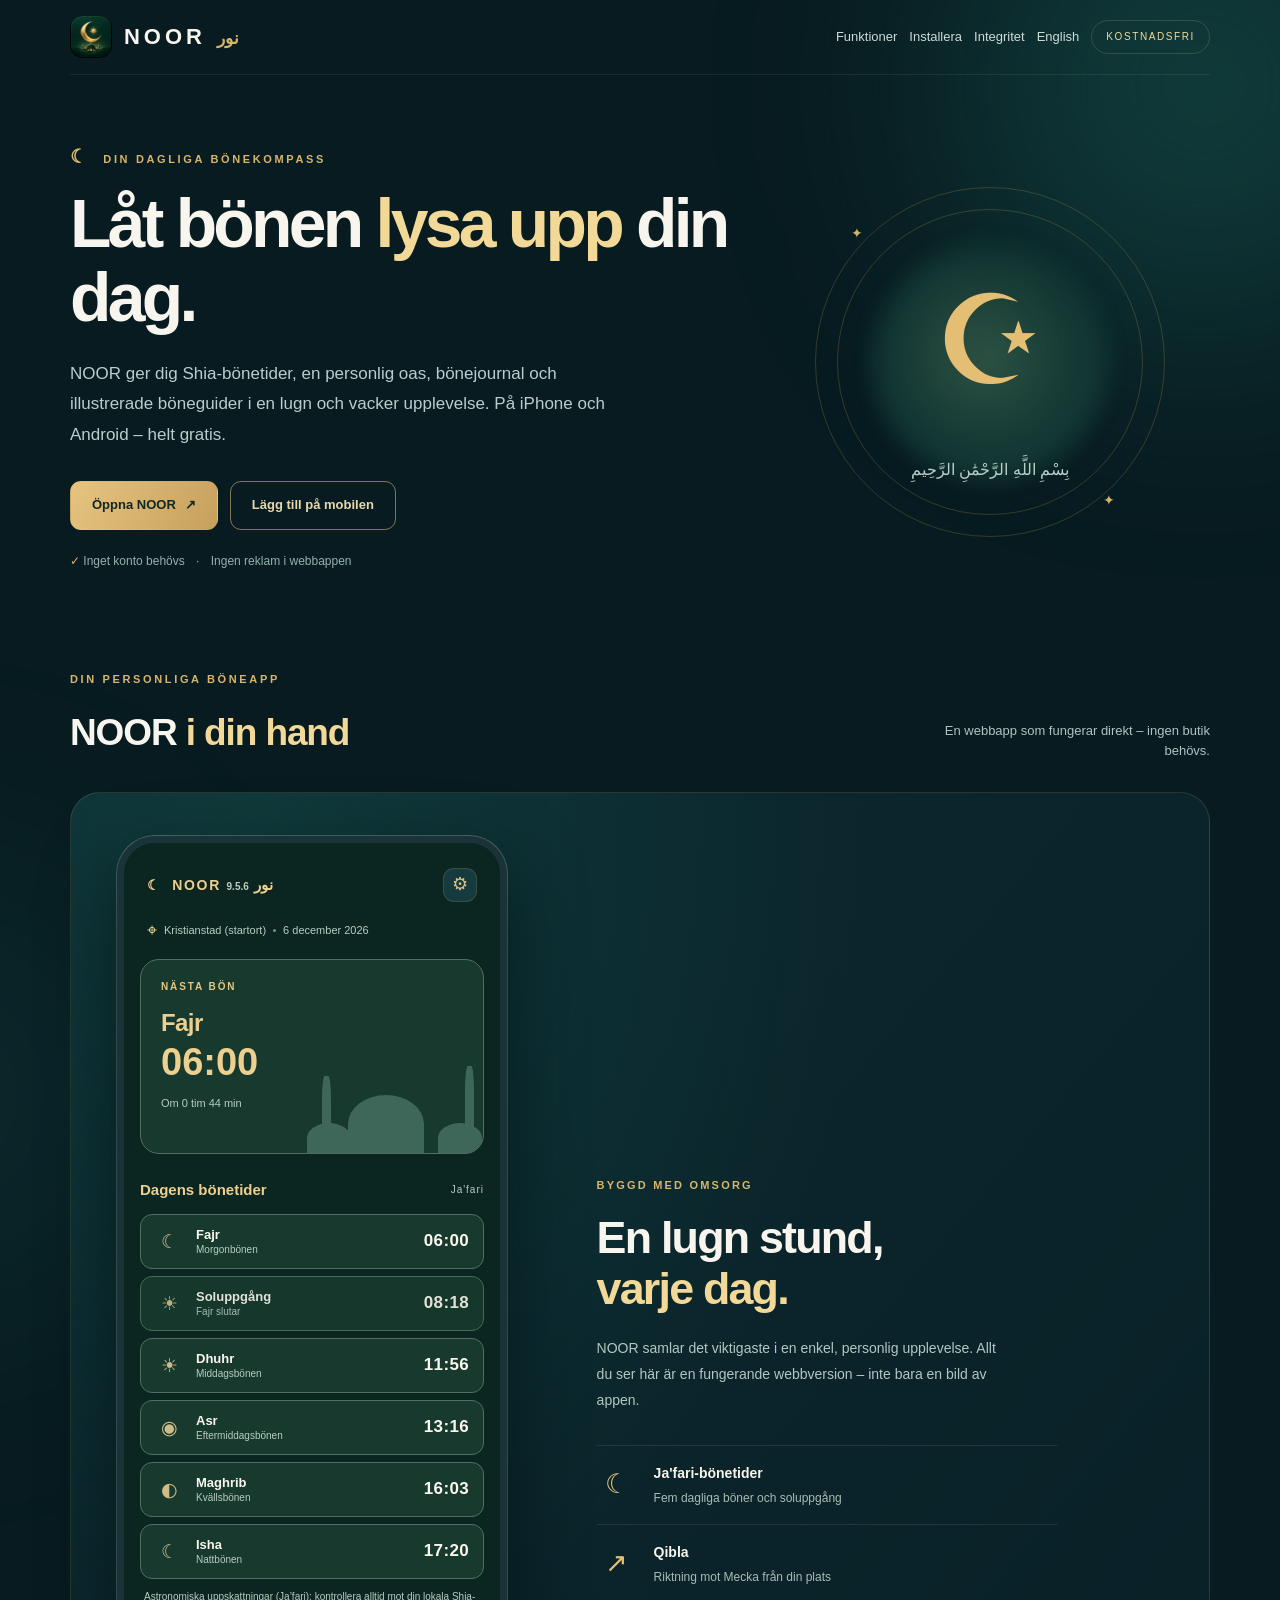
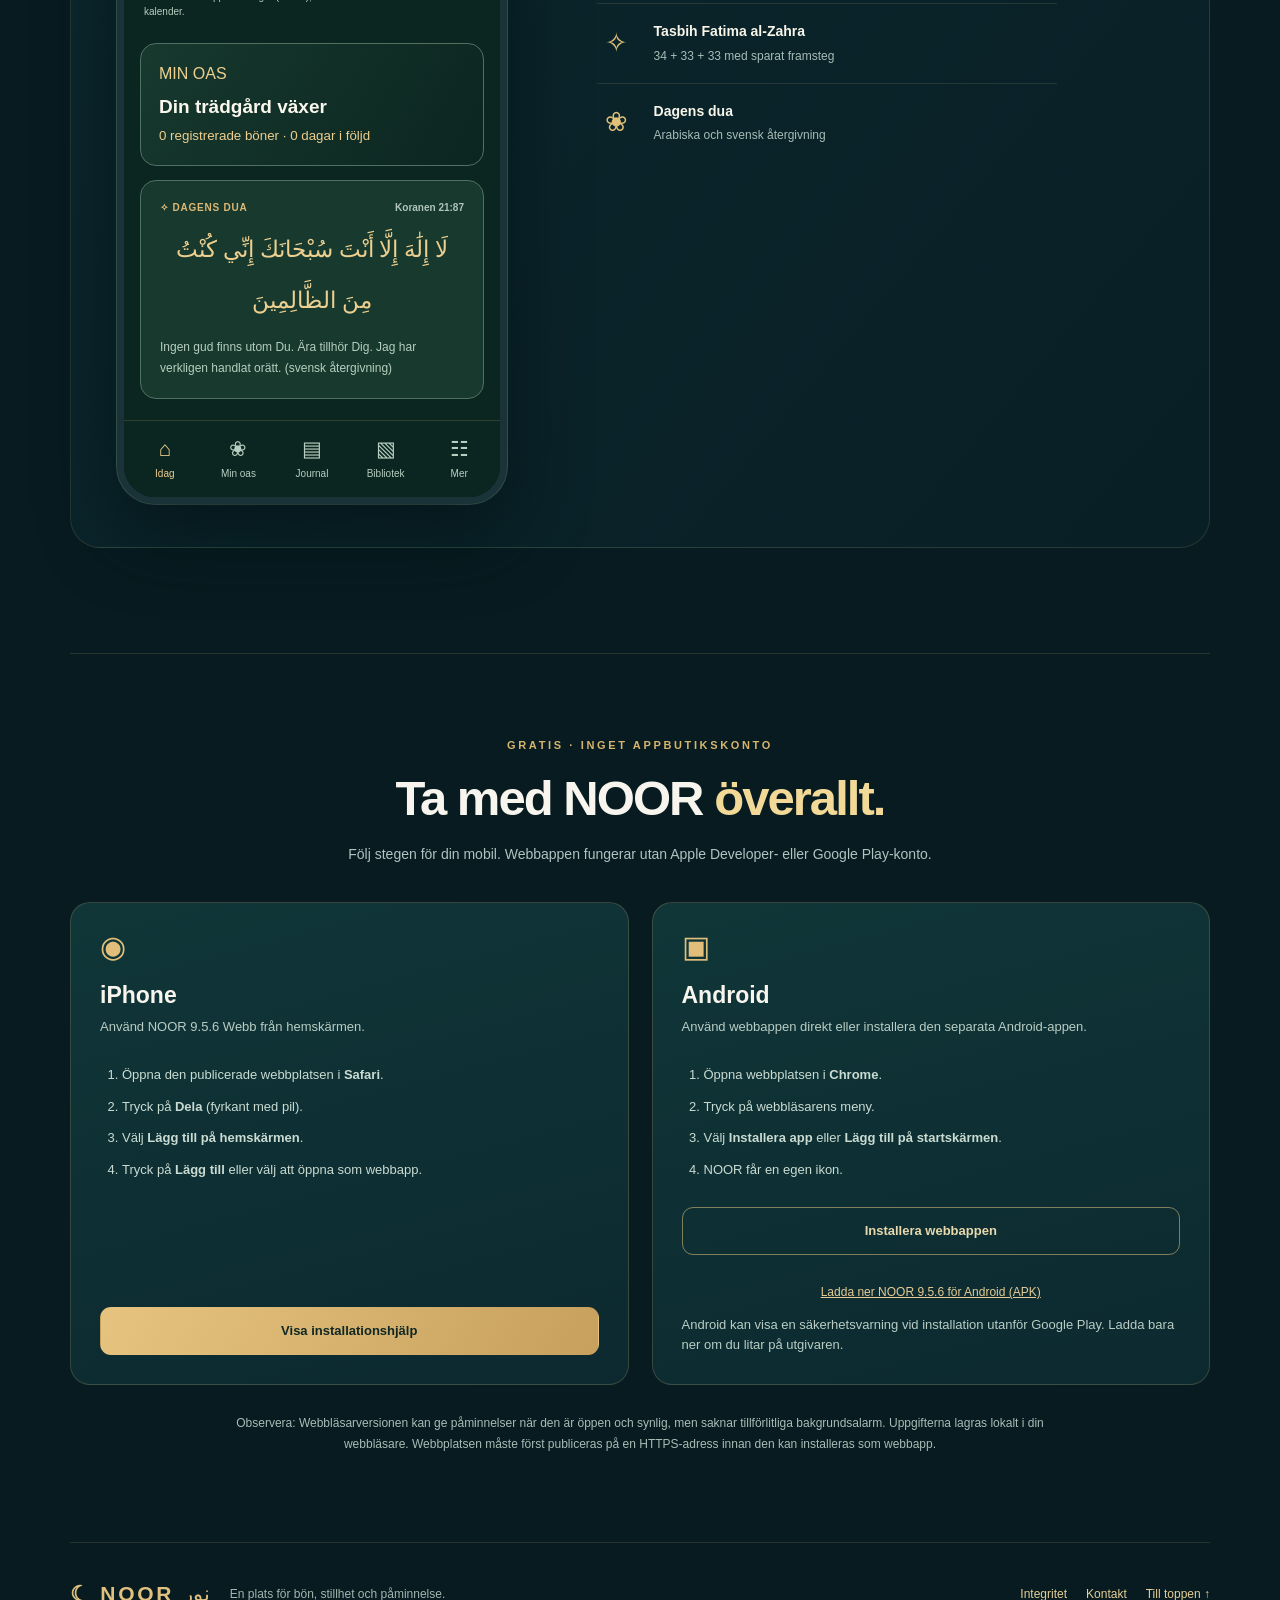
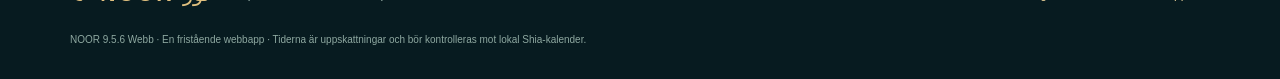
==== commit 489a63c1: "NOOR - Responsiv webbuppdatering" ====
--- a/index.html
+++ b/index.html
@@ -1 +1,90 @@
-<!doctype html><html lang="sv"><head><meta charset="utf-8"><meta name="viewport" content="width=device-width, initial-scale=1"><meta name="theme-color" content="#092821"><title>NOOR – Bönetider</title><link rel="stylesheet" href="style.css"></head><body><header class="shell nav"><a class="brand" href="#start">NOOR <span>· Bönetider</span></a><nav aria-label="Huvudmeny"><a href="#funktioner">Funktioner</a><a href="#installera">Installation</a><a href="mailto:norapp.support@gmail.com">Kontakt</a></nav></header><main id="start" class="shell"><section class="hero"><div><p class="eyebrow">DIN ANDLIGA FÖLJESLAGARE</p><h1>Mer närvaro.<br><em>Varje dag.</em></h1><p class="intro">Bönetider enligt Ja’fari, Koranen, Qibla och verktyg för din andliga resa – samlade i NOOR.</p><div id="download"><p class="status">Ingen offentlig APK har kopplats till denna förhandsversion.</p></div><p class="small">För Android · Kontrollera bönetider med din lokala församling.</p></div><div class="preview" aria-label="Illustration av NOOR, inte aktuella bönetider"><div class="phone"><p class="brand">NOOR</p><p class="eyebrow">NÄSTA BÖN</p><strong class="prayer">Maghrib</strong><p class="small">Illustration av appen</p><div class="tiles"><span>◷ Bönetider</span><span>◇ Qibla</span><span>▤ Koranen</span><span>♡ Min resa</span></div></div></div></section><section id="funktioner"><p class="eyebrow">UPPTÄCK NOOR</p><h2>Stöd för hela din dag</h2><div class="features"><article><h3>Bönetider & Adhan</h3><p>Beräknade bönetider och personliga bönepåminnelser.</p></article><article><h3>Qibla</h3><p>Hitta riktningen mot Mecka med mobilens kompass.</p></article><article><h3>Koranen</h3><p>Läs, lyssna och fortsätt din läsning.</p></article><article><h3>Andlig utveckling</h3><p>Reflektion, bönedagbok och goda handlingar.</p></article></div><h2>På väg till NOOR</h2><p>Under privat utveckling: islamisk kalender, personlig dhikr, Ramadanläge, utökat duabibliotek och andlig veckovy. Funktionerna publiceras först efter godkända tester.</p></section><section id="installera"><h2>Installera på Android</h2><ol><li>Ladda ner en godkänd offentlig APK när den finns tillgänglig.</li><li>Öppna filen och följ Androids installationsdialog. Installera endast filer från en källa du litar på.</li><li>Öppna NOOR och välj plats, språk och bönepåminnelser.</li></ol><p>Har du redan NOOR? Säkerhetskopiera viktiga uppgifter och använd en uppdatering med samma signeringsnyckel.</p></section></main><footer class="shell"><span>NOOR · Bönetider</span><a href="mailto:norapp.support@gmail.com">Support</a></footer><script src="release.js"></script></body></html>
+<!doctype html>
+<html lang="sv">
+<head>
+  <meta charset="utf-8">
+  <meta name="viewport" content="width=device-width, initial-scale=1, viewport-fit=cover">
+  <meta name="theme-color" content="#092b2b">
+  <meta name="apple-mobile-web-app-capable" content="yes">
+  <meta name="apple-mobile-web-app-status-bar-style" content="black-translucent">
+  <meta name="apple-mobile-web-app-title" content="NOOR">
+  <meta name="description" content="NOOR – gratis Shia-bönetider enligt Ja'fari, Qibla, Tasbih Fatima al-Zahra och dua. Använd på iPhone och Android direkt i webbläsaren.">
+  <meta property="og:title" content="NOOR – Shia bönetider">
+  <meta property="og:description" content="Gratis böneapp för iPhone och Android: Ja'fari-bönetider, Qibla, dhikr och dua.">
+  <meta property="og:type" content="website">
+  <link rel="manifest" href="manifest.webmanifest">
+  <link rel="icon" type="image/png" href="icons/icon-192.png">
+  <link rel="apple-touch-icon" href="icons/icon-180.png">
+  <link rel="stylesheet" href="styles.css">
+  <title>NOOR – Shia bönetider för iPhone och Android</title>
+</head>
+<body>
+  <div class="ambient ambient-one" aria-hidden="true"></div>
+  <div class="ambient ambient-two" aria-hidden="true"></div>
+  <header class="site-header wrap">
+    <a class="brand" href="#start" aria-label="NOOR startsida"><img src="icons/icon-192.png" alt="" width="42" height="42"><span>NOOR <em>نور</em></span></a>
+    <nav class="top-links" aria-label="Webbplatsens meny"><a href="#funktioner">Funktioner</a><a href="#installera">Installera</a><a href="integritet.html">Integritet</a><a href="en/" lang="en">English</a></nav>
+    <span class="free-mark">KOSTNADSFRI</span>
+  </header>
+  <main id="start">
+    <section class="intro wrap" aria-labelledby="main-title">
+      <div class="intro-copy">
+        <p class="eyebrow"><span class="tiny-moon">☾</span> DIN DAGLIGA BÖNEKOMPASS</p>
+        <h1 id="main-title">Låt bönen <span>lysa upp</span> din dag.</h1>
+        <p class="hero-lead">NOOR ger dig Shia-bönetider, en personlig oas, bönejournal och illustrerade böneguider i en lugn och vacker upplevelse. På iPhone och Android – helt gratis.</p>
+        <div class="hero-actions"><a href="#appen" class="btn btn-gold">Öppna NOOR <span aria-hidden="true">↗</span></a><a href="#installera" class="btn btn-outline">Lägg till på mobilen</a></div>
+        <p class="quiet"><span class="small-check">✓</span> Inget konto behövs <span class="middle-dot">·</span> Ingen reklam i webbappen</p>
+      </div>
+      <div class="hero-symbol" aria-hidden="true"><div class="halo halo-outer"></div><div class="halo halo-inner"></div><span class="hero-crescent">☪</span><div class="hero-arabic">بِسْمِ اللَّهِ الرَّحْمَٰنِ الرَّحِيمِ</div></div>
+    </section>
+
+    <section class="app-area wrap" id="appen" aria-labelledby="app-title">
+      <div class="app-heading"><div><p class="eyebrow">DIN PERSONLIGA BÖNEAPP</p><h2 id="app-title">NOOR <span class="muted-gold">i din hand</span></h2></div><p>En webbapp som fungerar direkt – ingen butik behövs.</p></div>
+      <div class="phone-surround">
+        <div class="phone" role="application" aria-label="NOOR webbapp">
+          <div class="app-top">
+            <div class="app-toprow"><div class="app-mark">☾ <b>NOOR</b> <span lang="ar">نور</span> <small class="web-version">9.5.6</small></div><button type="button" class="icon-btn" id="settings-shortcut" aria-label="Visa inställningar">⚙</button></div>
+            <div class="loc-line"><span aria-hidden="true">⌖</span><span id="location-name">Kristianstad</span><span class="loc-dot" aria-hidden="true"></span><span id="date-label">Laddar datum…</span></div>
+          </div>
+          <div class="app-content" id="app-content"><div id="alarm-banner" class="web-card" hidden><strong id="alarm-message"></strong><button class="web-btn" id="alarm-dismiss">Stäng påminnelse</button></div>
+            <section class="tab-panel active" data-panel="idag" id="tab-idag" aria-labelledby="nav-idag">
+              <div class="prayer-hero">
+                <p class="prayer-kicker">NÄSTA BÖN</p>
+                <div class="next-prayer-title" id="next-prayer-name">Beräknar…</div>
+                <div class="next-prayer-time" id="next-prayer-time">--:--</div>
+                <div class="countdown" id="next-countdown">Hämtar bönetider</div>
+                <div class="skyline" aria-hidden="true"><div class="dome dome-small"></div><div class="minaret"></div><div class="dome dome-center"></div><div class="minaret right"></div><div class="dome dome-small second"></div></div>
+              </div>
+              <div class="section-title"><h3>Dagens bönetider</h3><span class="section-sub">Ja'fari</span></div>
+              <div class="prayer-list" id="prayer-list" aria-live="polite"><p class="load">Beräknar tider…</p></div>
+              <p class="calc-note" id="calc-note">Beräknade tider kan skilja sig från den lokala Shia-församlingens kalender.</p>
+              <button class="oasis-entry" type="button" data-tab="oas"><span>MIN OAS</span><strong>Din trädgård växer</strong><small id="home-growth">Registrera dina böner</small></button><div class="dua-card" id="dua-card"><div class="dua-top"><span>✧ DAGENS DUA</span><span id="dua-ref">Koranen</span></div><p class="dua-arabic" lang="ar" dir="rtl" id="dua-arabic"></p><p class="dua-translation" id="dua-translation"></p></div>
+            </section>
+            <section class="tab-panel" data-panel="qibla" id="tab-qibla" aria-label="Qibla" hidden>
+              <h3 class="page-title">Qibla</h3><p class="page-subtitle">Riktningen till Kaba i Mecka</p>
+              <div class="qibla-card qibla-new"><div class="qibla-dial-shell"><div class="qibla-dial" id="compass-dial"><span class="qibla-cardinal qn">N</span><span class="qibla-cardinal qe">Ö</span><span class="qibla-cardinal qs">S</span><span class="qibla-cardinal qw">V</span></div><div class="qibla-pointer" id="compass-needle"><span></span></div><div class="qibla-center">🕋</div></div><div class="bearing" id="qibla-deg">--°</div><p id="qibla-direction"></p><p id="qibla-distance"></p><p id="qibla-location"></p><button type="button" class="btn btn-gold full-btn" id="compass-btn">Aktivera kompass</button><button type="button" class="btn btn-outline full-btn" id="qibla-gps">Använd min plats</button><p class="sensor-info" id="sensor-info" role="status"></p></div>
+            </section>
+            <section class="tab-panel" data-panel="dhikr" id="tab-dhikr" aria-label="Tasbih" hidden>
+              <h3 class="page-title">Dhikr</h3><p class="page-subtitle">Tasbih Fatima al-Zahra (a.s.) · 100 upprepningar</p>
+              <div class="dhikr-card"><div class="dhikr-stage" id="dhikr-stage">1 AV 3</div><p class="dhikr-arabic" lang="ar" id="dhikr-arabic">الله أكبر</p><p class="dhikr-word" id="dhikr-word">Allahu Akbar</p><div class="dhikr-ring" id="dhikr-ring"><span id="dhikr-count">0</span><small id="dhikr-target">av 34</small></div><button type="button" class="dhikr-tap" id="dhikr-tap">Tryck för att räkna <span aria-hidden="true">✧</span></button><div class="dhikr-progress"><span id="dhikr-total">0 / 100 totalt</span><button type="button" class="text-btn" id="dhikr-reset">Börja om</button></div><div class="progress-rail"><div id="progress-fill"></div></div><p class="sensor-info" id="dhikr-status">Dina upprepningar sparas på mobilen.</p></div>
+            </section>
+            <section class="tab-panel" data-panel="oas" id="tab-oas" hidden><div id="web-oas"></div></section><section class="tab-panel" data-panel="journal" id="tab-journal" hidden><div id="web-journal"></div></section><section class="tab-panel" data-panel="bibliotek" id="tab-bibliotek" hidden><div id="web-bibliotek"></div></section><section class="tab-panel" data-panel="mer" id="tab-mer" aria-labelledby="nav-mer" hidden>
+              <h3 class="page-title">Mer &amp; inställningar</h3><div class="web-shortcuts"><button type="button" class="btn btn-outline" data-tab="qibla">Qibla</button><button type="button" class="btn btn-outline" data-tab="dhikr">Tasbih</button></div><div id="web-prefs"></div><p class="page-subtitle">Din plats och hur bönetiderna visas.</p>
+              <div class="setting-card"><label for="city-select">Välj ort i Sverige</label><select id="city-select"><option value="">Senaste plats / automatisk</option><option value="kristianstad">Kristianstad</option><option value="malmo">Malmö</option><option value="stockholm">Stockholm</option><option value="goteborg">Göteborg</option><option value="helsingborg">Helsingborg</option><option value="lund">Lund</option><option value="uppsala">Uppsala</option><option value="jonkoping">Jönköping</option><option value="orebro">Örebro</option><option value="linkoping">Linköping</option><option value="vaxjo">Växjö</option><option value="umea">Umeå</option><option value="lulea">Luleå</option></select><button type="button" class="btn btn-outline full-btn" id="get-location">⌖ Använd min plats</button><p class="sensor-info" id="location-status" role="status">Platsen sparas bara på enheten. Du kan också välja en stad manuellt.</p></div>
+              <div class="setting-card"><h4>Bönetidsberäkning</h4><p>Ja'fari-inspirerad metod: Fajr 17,7°, Maghrib 4,5°, Isha 14°. Asr beräknas med standard-skuggfaktor. Fajr slutar vid soluppgång.</p><p>Detta är en ungefärlig astronomisk beräkning, inte en officiell kalender. Lokala religiösa justeringar kan behövas, särskilt på nordliga breddgrader.</p></div>
+              <div class="setting-card" id="alarm-settings"><h4>Adhan och påminnelser</h4><p>Påminnelser fungerar när webbappen är öppen och synlig. För påminnelser när appen är stängd, exportera till din kalender och kontrollera aviseringarna.</p><label><input type="checkbox" id="alarm-enabled"> Aktivera påminnelser i appen</label><fieldset><legend>Välj böner</legend><label class="web-toggle"><input type="checkbox" data-alarm-prayer value="fajr">Fajr</label><label class="web-toggle"><input type="checkbox" data-alarm-prayer value="dhuhr">Dhuhr</label><label class="web-toggle"><input type="checkbox" data-alarm-prayer value="asr">Asr</label><label class="web-toggle"><input type="checkbox" data-alarm-prayer value="maghrib">Maghrib</label><label class="web-toggle"><input type="checkbox" data-alarm-prayer value="isha">Isha</label></fieldset><label for="alarm-lead">Påminn före bön</label><select id="alarm-lead"><option value="0">Vid bönetid</option><option value="5">5 minuter</option><option value="10">10 minuter</option><option value="15">15 minuter</option></select><label for="alarm-sound">Ljud</label><select id="alarm-sound"><option value="adhan">Adhan</option><option value="silent">Tyst</option></select><button class="btn btn-outline full-btn" id="alarm-test">Testa Adhan</button><button class="btn btn-outline full-btn" id="alarm-stop">Stoppa ljud</button><audio id="alarm-audio" src="audio/adhan.mp3" preload="none"></audio><p id="alarm-next"></p><label for="alarm-days">Kalenderperiod</label><select id="alarm-days"><option value="7">7 dagar</option><option value="30">30 dagar</option></select><button class="btn btn-outline full-btn" id="alarm-export">Exportera kalender</button><p id="alarm-status" role="status"></p></div>
+              <div class="setting-card"><h4>Kontakt</h4><p>Frågor eller förbättringar? <a href="mailto:norapp.support@gmail.com">norapp.support@gmail.com</a></p><p><a href="integritet.html">Integritetspolicy (utkast)</a></p></div>
+            </section>
+          </div>
+          <nav class="bottom-nav" aria-label="NOOR funktioner"><button type="button" id="nav-idag" class="nav-link active" data-tab="idag" aria-current="page"><span aria-hidden="true">⌂</span>Idag</button><button type="button" id="nav-oas" class="nav-link" data-tab="oas" ><span aria-hidden="true">❀</span>Min oas</button><button type="button" id="nav-journal" class="nav-link" data-tab="journal" ><span aria-hidden="true">▤</span>Journal</button><button type="button" id="nav-bibliotek" class="nav-link" data-tab="bibliotek" ><span aria-hidden="true">▧</span>Bibliotek</button><button type="button" id="nav-mer" class="nav-link" data-tab="mer" ><span aria-hidden="true">☷</span>Mer</button></nav>
+        </div>
+        <div class="app-aside" id="funktioner"><div class="aside-tag">BYGGD MED OMSORG</div><h2>En lugn stund,<br><span>varje dag.</span></h2><p>NOOR samlar det viktigaste i en enkel, personlig upplevelse. Allt du ser här är en fungerande webbversion – inte bara en bild av appen.</p><div class="feature-item"><span>☾</span><div><strong>Ja'fari-bönetider</strong><small>Fem dagliga böner och soluppgång</small></div></div><div class="feature-item"><span>↗</span><div><strong>Qibla</strong><small>Riktning mot Mecka från din plats</small></div></div><div class="feature-item"><span>✧</span><div><strong>Tasbih Fatima al-Zahra</strong><small>34 + 33 + 33 med sparat framsteg</small></div></div><div class="feature-item"><span>❀</span><div><strong>Dagens dua</strong><small>Arabiska och svensk återgivning</small></div></div></div>
+      </div>
+    </section>
+
+    <section class="install-section wrap" id="installera" aria-labelledby="install-title"><div class="install-heading"><p class="eyebrow">GRATIS · INGET APPBUTIKSKONTO</p><h2 id="install-title">Ta med NOOR <span>överallt.</span></h2><p>Följ stegen för din mobil. Webbappen fungerar utan Apple Developer- eller Google Play-konto.</p></div><div class="install-cards"><article class="install-card"><div class="platform-symbol">◉</div><h3>iPhone</h3><p>Använd NOOR 9.5.6 Webb från hemskärmen.</p><ol><li>Öppna den publicerade webbplatsen i <strong>Safari</strong>.</li><li>Tryck på <strong>Dela</strong> (fyrkant med pil).</li><li>Välj <strong>Lägg till på hemskärmen</strong>.</li><li>Tryck på <strong>Lägg till</strong> eller välj att öppna som webbapp.</li></ol><button type="button" class="btn btn-gold full-btn" id="install-ios">Visa installationshjälp</button></article><article class="install-card"><div class="platform-symbol">▣</div><h3>Android</h3><p>Använd webbappen direkt eller installera den separata Android-appen.</p><ol><li>Öppna webbplatsen i <strong>Chrome</strong>.</li><li>Tryck på webbläsarens meny.</li><li>Välj <strong>Installera app</strong> eller <strong>Lägg till på startskärmen</strong>.</li><li>NOOR får en egen ikon.</li></ol><button type="button" class="btn btn-outline full-btn" id="install-android">Installera webbappen</button><a href="https://github.com/gabrielryberg2-hub/noor-webb/releases/download/v9.5.6/NOOR-v9.5.6-signerad.apk" id="apk-download" class="apk-link">Ladda ner NOOR 9.5.6 för Android (APK)</a><p class="sensor-info" id="apk-status">Befintlig Android-version 9.5.6. Installation utanför Google Play kan ge en säkerhetsvarning.</p></article></div><p class="install-footnote">Observera: Webbläsarversionen kan ge påminnelser när den är öppen och synlig, men saknar tillförlitliga bakgrundsalarm. Uppgifterna lagras lokalt i din webbläsare. Webbplatsen måste först publiceras på en HTTPS-adress innan den kan installeras som webbapp.</p></section>
+  </main>
+  <footer class="footer wrap"><div class="footer-brand">☾ NOOR <span lang="ar">نور</span></div><p>En plats för bön, stillhet och påminnelse.</p><div class="footer-links"><a href="integritet.html">Integritet</a><a href="mailto:norapp.support@gmail.com">Kontakt</a><a href="#start">Till toppen ↑</a></div><small>NOOR 9.5.6 Webb · En fristående webbapp · Tiderna är uppskattningar och bör kontrolleras mot lokal Shia-kalender.</small></footer>
+  <div class="modal-backdrop" id="install-help" hidden><div class="modal-card" role="dialog" aria-modal="true" aria-labelledby="modal-title"><button class="modal-close" type="button" id="close-help" aria-label="Stäng">×</button><div class="platform-symbol">◉</div><h2 id="modal-title">NOOR på iPhone</h2><p>Öppna den publicerade NOOR-adressen i Safari, tryck på <strong>Dela</strong>, välj <strong>Lägg till på hemskärmen</strong> och bekräfta med <strong>Lägg till</strong>.</p><p class="sensor-info">Om alternativet inte syns kan du behöva bläddra i delningsmenyn. NOOR fungerar även utan installation i Safari.</p><button class="btn btn-gold full-btn" type="button" id="done-help">Jag förstår</button></div></div>
+  <script type="module" src="app.mjs"></script>
+</body>
+</html>
--- a/styles.css
+++ b/styles.css
@@ -0,0 +1,28 @@
+:root{color-scheme:dark;--ink:#071d21;--panel:#0c2a30;--panel2:#103b3b;--gold:#d7b56d;--gold2:#f2d998;--white:#f7f5ed;--soft:#b1c3c1;--line:rgba(219,191,129,.19);--muted:rgba(218,235,227,.68);font-family:-apple-system,BlinkMacSystemFont,"Segoe UI",Roboto,"Helvetica Neue",Arial,sans-serif}
+*{box-sizing:border-box}html{scroll-behavior:smooth}body{margin:0;background:#071b20;color:var(--white);line-height:1.55;overflow-x:hidden}button,select{font:inherit}button{cursor:pointer}a{color:inherit}button:focus-visible,a:focus-visible,select:focus-visible{outline:3px solid var(--gold2);outline-offset:3px}button:disabled{cursor:not-allowed;opacity:.55}[hidden]{display:none!important}.wrap{width:min(1140px,calc(100% - 46px));margin-inline:auto}.ambient{position:absolute;pointer-events:none;border-radius:50%;filter:blur(120px);z-index:-1}.ambient-one{background:#164d49;width:490px;height:490px;top:-160px;right:-170px;opacity:.65}.ambient-two{background:#16504c;width:430px;height:430px;top:880px;left:-290px;opacity:.28}
+.site-header{height:91px;display:flex;align-items:center;gap:28px;border-bottom:1px solid rgba(241,222,164,.08)}.brand{display:inline-flex;align-items:center;gap:12px;text-decoration:none;font-size:22px;font-weight:760;letter-spacing:.18em}.brand img{border-radius:13px}.brand em{font-style:normal;letter-spacing:0;color:var(--gold);margin-left:1px;font-size:17px}.top-links{margin-left:auto;display:flex;gap:30px}.top-links a{font-size:13px;text-decoration:none;color:#cddbd7}.top-links a:hover{color:var(--gold2)}.free-mark{font-size:10px;letter-spacing:.16em;border:1px solid var(--line);padding:8px 14px;border-radius:50px;color:var(--gold2)}
+.intro{display:grid;grid-template-columns:1.2fr .8fr;min-height:508px;align-items:center;gap:40px;padding-block:67px 89px}.eyebrow{font-size:11px;letter-spacing:.24em;font-weight:750;color:var(--gold);margin:0 0 16px}.tiny-moon{font-size:19px;margin-right:8px}.intro h1{font-size:clamp(42px,5.3vw,73px);line-height:1.085;letter-spacing:-.055em;max-width:700px;margin:0 0 24px;font-weight:745}.intro h1 span,.install-heading h2 span,.app-aside h2 span{color:var(--gold2)}.hero-lead{max-width:548px;color:#b9cecc;font-size:17px;line-height:1.8;margin:0 0 31px}.hero-actions{display:flex;gap:12px;flex-wrap:wrap}.btn{border-radius:11px;border:1px solid transparent;padding:13px 21px;font-size:13px;font-weight:750;min-height:46px;display:inline-flex;align-items:center;justify-content:center;gap:9px;text-decoration:none;transition:background .15s,transform .15s}.btn:active{transform:scale(.99)}.btn-gold{color:#102825;background:linear-gradient(120deg,#e6c480,#c6a05c)}.btn-gold:hover{background:#f1d496}.btn-outline{background:transparent;color:#e8d9ad;border-color:rgba(223,194,126,.55)}.btn-outline:hover{background:rgba(223,194,126,.11)}.quiet{font-size:12px;color:#96b2ad;margin-top:22px}.small-check{color:var(--gold)}.middle-dot{padding:0 8px}.hero-symbol{position:relative;width:min(95%,350px);aspect-ratio:1;margin:auto;display:grid;place-items:center;isolation:isolate}.hero-symbol::before{content:"";position:absolute;inset:42px;border-radius:50%;background:radial-gradient(circle,#204a40 3%,#123633 55%,transparent 70%);z-index:-2;filter:blur(4px)}.halo{position:absolute;border:1px solid rgba(207,165,88,.23);border-radius:50%;aspect-ratio:1}.halo-outer{inset:0}.halo-inner{inset:22px}.halo-outer::before,.halo-outer::after{content:"✦";position:absolute;color:#d5b36a;font-size:14px}.halo-outer::before{top:10%;left:10%}.halo-outer::after{bottom:7%;right:14%}.hero-crescent{font-size:125px;color:#e4be73;line-height:1;transform:translateY(-22px);text-shadow:0 9px 70px rgba(217,175,100,.3)}.hero-arabic{position:absolute;bottom:54px;font-size:16px;color:#b6cfc8;direction:rtl}
+.app-area{padding-bottom:105px}.app-heading{display:flex;justify-content:space-between;align-items:flex-end;margin-bottom:30px;gap:20px}.app-heading h2{font-size:clamp(25px,3.3vw,37px);letter-spacing:-.03em;margin:0}.muted-gold{color:var(--gold2)}.app-heading>p{color:var(--soft);font-size:13px;max-width:300px;text-align:right;margin:0}.phone-surround{border:1px solid rgba(195,173,113,.16);background:radial-gradient(ellipse at 16% 5%,rgba(20,89,79,.38),transparent 45%),linear-gradient(130deg,#0d2930,#081f25);border-radius:30px;padding:43px 46px;display:grid;grid-template-columns:390px 1fr;align-items:center;gap:clamp(30px,7vw,115px)}.phone{border:7px solid #193338;border-radius:38px;width:100%;max-width:390px;box-shadow:0 29px 72px #031216b3,0 0 0 1px #4d6b63;background:#0c2c2d;overflow:hidden;min-height:750px;display:flex;flex-direction:column}.app-top{padding:25px 23px 15px;background:#0b2b30}.app-toprow{display:flex;justify-content:space-between;align-items:center}.app-mark{font-weight:800;letter-spacing:.12em;color:var(--gold2);font-size:14px}.app-mark b{margin-left:5px}.app-mark span{letter-spacing:0;font-size:15px}.icon-btn{background:#163b3e;border:1px solid rgba(222,196,130,.15);border-radius:11px;width:34px;height:34px;color:#dbc187;font-size:18px}.loc-line{display:flex;align-items:center;gap:7px;font-size:11px;color:#b8c9c5;margin-top:15px}.loc-line>span:first-child{font-size:18px;color:var(--gold2)}.loc-dot{width:3px;height:3px;background:#6e948c;border-radius:50%}.app-content{flex:1;padding:0 16px 21px;min-height:590px}.tab-panel{animation:appear .2s ease-out}@keyframes appear{from{opacity:.75;transform:translateY(5px)}to{opacity:1;transform:none}}.prayer-hero{position:relative;background:linear-gradient(155deg,#19564f,#0c383a 68%,#072a30);border:1px solid rgba(222,187,118,.25);border-radius:19px;min-height:195px;overflow:hidden;padding:19px 20px;margin-bottom:24px}.prayer-kicker{font-size:10px;letter-spacing:.19em;color:#e5c783;font-weight:800;margin:0 0 9px}.next-prayer-title{font-size:24px;font-weight:740;letter-spacing:-.025em}.next-prayer-time{font-size:38px;font-weight:740;line-height:1.05;margin-top:2px;font-variant-numeric:tabular-nums}.countdown{margin-top:12px;color:#d2ddd4;font-size:11px}.skyline{position:absolute;right:-5px;bottom:0;width:190px;height:98px;opacity:.38}.dome{position:absolute;background:#81b3a0;bottom:0;border-radius:50% 50% 0 0}.dome-center{width:76px;height:58px;left:50px}.dome-small{width:44px;height:30px;left:9px}.dome-small.second{left:140px}.minaret{position:absolute;bottom:0;left:24px;width:9px;height:77px;background:#81b3a0;border-radius:30% 30% 0 0}.minaret.right{left:167px;height:87px}.section-title{display:flex;align-items:center;justify-content:space-between;margin-bottom:12px}.section-title h3{font-size:15px;margin:0}.section-sub{font-size:10px;color:var(--gold);letter-spacing:.1em}.prayer-list{display:grid;gap:7px}.prayer-row{display:flex;align-items:center;gap:12px;border:1px solid transparent;background:#123536;padding:11px 14px;border-radius:12px}.prayer-row.next{border-color:#d4b371;background:#1a4a42}.prayer-row.sunrise{background:rgba(28,58,57,.63);opacity:.9}.prayer-row .prayer-icon{width:29px;text-align:center;color:#cfbc88;font-size:19px}.prayer-info{flex:1;display:flex;flex-direction:column;line-height:1.35}.prayer-info strong{font-size:13px}.prayer-info small{color:#a5bdb5;font-size:10px}.prayer-row time{font-size:17px;letter-spacing:.02em;font-weight:760;font-variant-numeric:tabular-nums}.calc-note{color:#9cb3ac;font-size:10px;line-height:1.55;padding:0 4px;margin:10px 0 23px}.dua-card{border-radius:16px;background:linear-gradient(165deg,#163c3a,#0d2c32);border:1px solid rgba(215,181,109,.2);padding:19px}.dua-top{display:flex;justify-content:space-between;gap:8px;color:#ddb875;font-size:10px;letter-spacing:.08em;font-weight:750}.dua-top>span:last-child{color:#b1c5bb;font-size:10px;letter-spacing:0}.dua-arabic{font-size:23px;line-height:2.2;color:#f4e5be;margin:10px 0;text-align:center;font-family:Georgia,"Times New Roman",serif}.dua-translation{font-size:12px;line-height:1.75;color:#cfddd7;margin:0}.bottom-nav{margin-top:auto;background:#0a262a;border-top:1px solid rgba(227,190,117,.17);padding:10px 10px 15px;display:grid;grid-template-columns:repeat(4,1fr)}.nav-link{display:flex;align-items:center;flex-direction:column;gap:2px;background:none;border:0;color:#9baea9;font-size:10px;padding:2px 0 0}.nav-link span{font-size:24px;line-height:1.5}.nav-link.active{color:#f2d293}.page-title{font-size:27px;margin:23px 8px 0}.page-subtitle{font-size:12px;color:#9fb6ae;margin:4px 8px 23px}.qibla-card,.dhikr-card,.setting-card{background:linear-gradient(160deg,#153b3b,#0c2b30);border:1px solid rgba(213,183,113,.16);border-radius:17px;padding:22px 18px;margin-bottom:15px}.compass{position:relative;aspect-ratio:1;width:min(270px,100%);border:2px solid rgba(209,173,104,.55);border-radius:50%;margin:15px auto 18px;background:repeating-conic-gradient(from 0deg,rgba(231,205,133,.13) 0deg 1deg,transparent 1deg 30deg),radial-gradient(circle,#184840 0%,#0b282e 72%)}.compass::after{content:"";position:absolute;inset:20px;border:1px solid rgba(221,193,125,.25);border-radius:50%}.compass-n,.compass-e,.compass-s,.compass-w{position:absolute;color:#e6c786;font-weight:800;font-size:13px;z-index:2}.compass-n{top:5px;left:50%;transform:translateX(-50%)}.compass-e{right:8px;top:50%;transform:translateY(-50%)}.compass-s{bottom:5px;left:50%;transform:translateX(-50%)}.compass-w{left:8px;top:50%;transform:translateY(-50%)}.compass-needle{position:absolute;inset:25px;display:flex;align-items:center;justify-content:center;z-index:2;transition:transform .28s ease-out}.needle-arrow{font-size:120px;line-height:1;color:#edcf83;text-shadow:0 2px 15px rgba(237,207,131,.5);transform:rotate(-90deg)}.compass-center{position:absolute;inset:0;display:grid;place-items:center;font-size:29px;z-index:3;pointer-events:none}.bearing{font-size:37px;text-align:center;color:#f4dda7;font-weight:780;line-height:1}.compass-legend{text-align:center;font-size:12px;color:#b7cac0;margin:5px 0 25px}.sensor-info{font-size:11px;line-height:1.55;color:#afc4bc;margin:12px 0 0}.full-btn{width:100%}.dhikr-card{text-align:center}.dhikr-stage{font-size:10px;letter-spacing:.18em;color:#dcb974}.dhikr-arabic{font-family:Georgia,serif;font-size:30px;color:#f5e0b1;margin:15px 0 0}.dhikr-word{font-size:14px;color:#b6d3c6;margin:4px 0 18px}.dhikr-ring{--progress:0%;width:184px;height:184px;margin:0 auto 22px;border-radius:50%;background:conic-gradient(#e0bd75 var(--progress),#28534e var(--progress));display:flex;flex-direction:column;justify-content:center;align-items:center;position:relative}.dhikr-ring::before{content:"";position:absolute;inset:10px;background:#102f31;border-radius:50%}.dhikr-ring span,.dhikr-ring small{z-index:1}.dhikr-ring span{font-size:54px;font-weight:750;line-height:1}.dhikr-ring small{color:#a9c2b5;margin-top:8px}.dhikr-tap{background:linear-gradient(125deg,#dbb874,#b38d50);color:#102727;border:none;border-radius:14px;padding:16px 14px;font-weight:850;width:100%}.dhikr-tap span{margin-left:8px}.dhikr-progress{display:flex;justify-content:space-between;margin:23px 0 8px;font-size:11px;color:#bfd0c9}.text-btn{background:none;border:none;color:#efd69a;font-size:11px;padding:0}.progress-rail{height:7px;background:#204743;border-radius:9px;overflow:hidden}.progress-rail>div{background:#d9b46e;width:0%;height:100%;border-radius:9px;transition:width .2s}.setting-card{text-align:left}.setting-card h4{margin:0 0 10px;color:#ebd39b;font-size:14px}.setting-card label{display:block;font-size:13px;font-weight:720;margin-bottom:10px}.setting-card select{background:#08292e;color:#fff;border:1px solid #4c7168;padding:11px 9px;width:100%;border-radius:10px;margin:0 0 12px}.setting-card p{color:#b9cdc5;font-size:12px;line-height:1.65}.setting-card a{color:#e9cd8d}.load{font-size:12px;color:#c4d3c9}
+.app-aside{padding:15px 0;max-width:460px}.aside-tag{color:#d8b66e;font-size:11px;letter-spacing:.2em;font-weight:760;margin-bottom:18px}.app-aside h2{font-size:clamp(30px,3.5vw,49px);letter-spacing:-.04em;line-height:1.14;margin:0 0 22px}.app-aside>p{color:#b2c7c1;line-height:1.85;font-size:14px;max-width:410px;margin-bottom:31px}.feature-item{display:flex;align-items:center;gap:17px;border-top:1px solid rgba(214,195,139,.13);padding:17px 0}.feature-item>span{font-size:27px;color:#e1c17a;width:40px;flex-shrink:0;text-align:center}.feature-item strong,.feature-item small{display:block}.feature-item strong{font-size:14px;color:#f8f5e9}.feature-item small{color:#a6bcb6;font-size:12px;margin-top:4px}
+.install-section{border-top:1px solid rgba(221,190,110,.16);padding-top:83px;padding-bottom:88px}.install-heading{text-align:center;max-width:720px;margin:0 auto 36px}.install-heading h2{font-size:clamp(30px,4vw,49px);letter-spacing:-.04em;line-height:1.15;margin:0 0 18px}.install-heading>p:last-child{color:var(--soft);font-size:14px}.install-cards{display:grid;grid-template-columns:1fr 1fr;gap:23px}.install-card{background:linear-gradient(165deg,#103638,#0c292f);border-radius:20px;border:1px solid rgba(219,185,120,.2);padding:29px;min-height:410px;display:flex;flex-direction:column}.platform-symbol{font-size:30px;color:#e1bf7b;line-height:1}.install-card h3{font-size:23px;margin:16px 0 4px}.install-card>p{font-size:13px;color:#b9cdc4;margin:0}.install-card ol{padding-left:22px;margin:22px 0;flex:1;color:#cadbd2;font-size:13px;line-height:1.8}.install-card li{padding:4px 0}.apk-link{font-size:12px;text-align:center;color:#e6cb94;margin-top:16px}.apk-link.disabled{color:#97a8a2;text-decoration:none;cursor:default}.install-footnote{font-size:12px;color:#a7bdb5;max-width:850px;text-align:center;line-height:1.7;margin:28px auto 0}.footer{border-top:1px solid rgba(218,193,124,.15);padding:35px 0 32px;display:flex;flex-wrap:wrap;align-items:center;column-gap:20px}.footer-brand{font-size:21px;font-weight:800;letter-spacing:.13em;color:#e0c07f}.footer-brand span{letter-spacing:0;font-weight:400}.footer p{margin:0;color:#a0b8af;font-size:12px}.footer-links{margin-left:auto;display:flex;gap:19px;font-size:12px}.footer-links a{color:#e6cf97;text-decoration:none}.footer small{width:100%;color:#8ea8a0;font-size:10px;margin-top:21px}.modal-backdrop{position:fixed;inset:0;z-index:15;display:flex;align-items:center;justify-content:center;background:#06151de0;padding:20px}.modal-card{position:relative;background:#123639;border:1px solid #a38a5a;border-radius:22px;max-width:420px;padding:28px 26px;color:#eaf5ef;box-shadow:0 22px 100px #000c}.modal-card h2{font-size:25px}.modal-card p{color:#cadbd2;line-height:1.7;font-size:14px}.modal-close{position:absolute;right:16px;top:10px;border:0;background:none;color:#e4d3aa;font-size:30px}
+@media(max-width:960px){.phone-surround{grid-template-columns:1fr 1fr;padding:28px;gap:26px}.phone{min-height:720px}.app-aside h2{font-size:35px}}@media(max-width:710px){.wrap{width:min(100% - 30px,520px)}.site-header{height:75px}.site-header .top-links{display:none}.free-mark{margin-left:auto;font-size:9px;padding:7px 9px}.intro{grid-template-columns:1fr;padding-top:58px;padding-bottom:54px;min-height:unset;gap:24px}.intro h1{font-size:clamp(38px,10vw,60px)}.hero-lead{font-size:15px}.hero-symbol{display:none}.app-heading{flex-direction:column;align-items:flex-start;gap:7px}.app-heading>p{text-align:left}.phone-surround{grid-template-columns:1fr;justify-items:center;padding:17px 8px 35px;border-radius:22px}.phone{max-width:390px;border-width:5px;min-height:720px}.app-aside{padding:28px 18px 0;max-width:390px}.install-section{padding-top:60px}.install-cards{grid-template-columns:1fr}.footer{gap:14px}.footer-links{margin-left:0;width:100%}}@media(prefers-reduced-motion:reduce){*,*::before,*::after{scroll-behavior:auto!important;animation:none!important;transition:none!important}}
+/* NOOR 9.5.5 Web */
+:root{--ab:#0b2520;--ac:#17392e;--as:#b7cec0;--at:#faf7ed;--ag:#edcf8f;--ae:#507061}
+:root[data-noor-theme=Midnight]{--ab:#101a30;--ac:#23334f;--as:#c0cce3;--ag:#cbdcf9;--ae:#536580}
+:root[data-noor-theme=Ivory]{--ab:#f5efe3;--ac:#fffaf0;--as:#5d5141;--at:#29271e;--ag:#76551a;--ae:#b6a589}
+:root[data-noor-theme=Karbala]{--ab:#29141c;--ac:#502c38;--as:#e2c4cd;--ag:#efd0a0;--ae:#8d5e6d}
+:root[data-noor-theme=Najaf]{--ab:#133737;--ac:#20514e;--as:#c1dfd8;--ag:#f0d098;--ae:#618d86}
+:root[data-noor-theme=AMOLED]{--ab:#000;--ac:#161616;--as:#c5c5c5;--ag:#e9cb8c;--ae:#555}
+.phone{background:var(--ab);color:var(--at);max-width:430px}.phone .app-top,.phone .bottom-nav{background:var(--ab);color:var(--at)}.phone :is(.prayer-hero,.prayer-row,.dua-card,.dhikr-card,.qibla-card,.setting-card){background:var(--ac);color:var(--at);border-color:var(--ae)}.phone :is(.app-mark,.next-prayer-time,.next-prayer-title,.page-title,.section-title h3,.nav-link.active,.dua-arabic,.dhikr-arabic,.bearing){color:var(--ag)}.phone :is(.loc-line,.page-subtitle,.calc-note,.sensor-info,.nav-link,.prayer-info small,.dua-translation,.setting-card p,.section-sub,.countdown,.compass-legend,.dhikr-word){color:var(--as)}.phone :is(.prayer-row time,.prayer-info strong,.setting-card label,.setting-card h4,.dhikr-ring span){color:var(--at)}.phone .nav-link.active{color:var(--ag)}.phone .bottom-nav{grid-template-columns:repeat(5,minmax(0,1fr));padding-inline:4px}.phone .nav-link{min-height:46px;font-size:10px}.phone .nav-link span{font-size:21px}.web-version{font-size:10px;letter-spacing:0;color:var(--as)}
+.web-card{background:var(--ac);border:1px solid var(--ae);padding:15px;border-radius:17px;margin:12px 0;overflow-wrap:anywhere}.web-card h4{font-size:16px;color:var(--ag);margin:0 0 10px}.web-card p{margin:8px 0}.web-card small{display:block;color:var(--as);margin:8px 0}.web-group,.web-shortcuts{display:flex;gap:7px;align-items:center;flex-wrap:wrap;margin:9px 0}.web-group strong{margin-right:auto}.web-btn{min-height:44px;border:1px solid var(--ae);background:var(--ab);color:var(--at);border-radius:10px;font-weight:650;padding:8px 12px;font-size:13px}.web-btn.selected{color:var(--ag);border-color:var(--ag)}.web-toggle{display:flex;gap:10px;align-items:center;min-height:44px;font-size:14px}.web-toggle input{width:20px;height:20px;accent-color:#398361;flex-shrink:0}.phone input:not([type=checkbox]),.phone select,.phone textarea{background:var(--ab);color:var(--at);border:1px solid var(--ae);border-radius:10px;padding:10px;min-height:44px;max-width:100%;font:inherit;font-size:16px}.phone select,.phone textarea,.phone input[type=search],.phone input[type=file],.phone input[type=number]{width:100%;margin:5px 0}.phone textarea{min-height:90px;resize:vertical}.web-prayer-mark{display:grid;grid-template-columns:1fr 1.7fr;gap:10px;align-items:center;padding:4px 0}.web-bars{display:grid;grid-template-columns:repeat(30,minmax(0,1fr));gap:2px;align-items:end;height:80px;border-bottom:1px solid var(--ae)}.web-bar{background:var(--ag);border:0;padding:0;border-radius:4px 4px 0 0;height:calc(4px + var(--n)*14px);min-width:0}.web-guide-img{display:block;width:100%;height:230px;object-fit:contain;background:#eae6d9;border-radius:12px;margin:12px 0}.child-guide .web-guide-img{height:290px}.child-guide>p{font-size:19px}.web-ar{font-size:25px;line-height:1.85;white-space:pre-line;text-align:right}.web-pronunciation{white-space:pre-line;color:var(--ag)}.web-card progress{width:100%;accent-color:#448967}.web-timer{font-size:38px;font-weight:700;text-align:center;padding:20px;font-variant-numeric:tabular-nums;color:var(--ag)}.web-milestone{padding:8px;border-bottom:1px solid var(--ae)}.oasis-entry{display:flex;flex-direction:column;gap:5px;border:1px solid var(--ae);border-radius:16px;padding:18px;margin:14px 0;width:100%;text-align:left;background:linear-gradient(120deg,var(--ac),var(--ab));color:var(--at)}.oasis-entry span,.oasis-entry small{color:var(--ag)}.oasis-entry strong{font-size:19px}
+.web-garden{height:270px;position:relative;overflow:hidden;border-radius:15px;background:linear-gradient(#b6d9da,#f3d6a0);isolation:isolate}.web-garden.night{background:linear-gradient(#152743,#4b746a)}.garden-sun{position:absolute;top:20px;right:25px;background:#ffedbd;width:43px;height:43px;border-radius:50%;box-shadow:0 0 30px #fff2b266}.night .garden-sun{background:#f5edcb}.garden-hill{position:absolute;left:-20%;top:35%;width:140%;height:100%;background:radial-gradient(ellipse at 45% 5%,#b4c581,#628c59 67%);border-radius:50% 50% 0 0}.night .garden-hill{background:radial-gradient(ellipse at 45% 5%,#547c64,#294f40 67%)}.garden-path{position:absolute;bottom:-15px;left:36%;width:31%;height:58%;background:#d6c3a0;border-radius:100% 40% 0 0;transform:rotate(12deg);box-shadow:inset 3px 0 #b3a484}.garden-tree{position:absolute;width:49px;height:78px;transform-origin:bottom center;background:linear-gradient(90deg,#806244,#a58455) center bottom/8px 42px no-repeat;filter:drop-shadow(5px 7px 2px #214a403c)}.garden-tree:before{content:'';position:absolute;inset:0 0 20px;border-radius:50% 50% 45% 45%;background:radial-gradient(ellipse at 28% 28%,#99b77d,#568557 50%,#2a5c42 83%)}.garden-fountain{position:absolute;left:36%;bottom:30%;width:90px;height:44px;border:6px solid #e8dfc7;border-radius:50%;background:#7fc5c5;box-shadow:0 5px #a99e8b}.garden-fountain:before{content:'';position:absolute;left:43%;bottom:14px;width:12px;height:40px;border-radius:100% 100% 0 0;background:#e2faf7;animation:water 1.8s ease-in-out infinite alternate}.garden-pavilion{position:absolute;top:23%;left:40%;width:65px;height:65px;border:8px solid #e8d9b4;border-radius:50% 50% 5px 5px;background:#648678}.garden-grove{position:absolute;top:40%;left:5%;width:70px;height:25px;border-radius:50%;background:#6e975f}.garden-roses{position:absolute;bottom:8%;left:5%;color:#ffd3dc;font-size:26px}.garden-star{position:absolute;top:8%;left:30%;color:#ffe4a2;font-size:38px}.garden-slot{position:absolute;bottom:10%;width:44px;height:44px;padding:0;border-radius:50%;background:#e3d4a7;color:#315840;border-color:#fff2c8;font-size:20px}.garden-slot:nth-last-child(2){bottom:20%}@keyframes water{to{transform:scaleY(.65);opacity:.65}}
+.noor-standalone body{background:var(--ab)}.noor-standalone :is(.site-header,.intro,.app-heading,.app-aside,.install-section,.footer,.ambient){display:none}.noor-standalone :is(.app-area,.phone-surround){width:100%;margin:0;padding:0;border:0;display:block;border-radius:0;background:none}.noor-standalone .phone{width:100%;max-width:none;height:100vh;height:100dvh;min-height:0;border:0;border-radius:0;box-shadow:none}.noor-standalone .app-top{padding-top:max(14px,env(safe-area-inset-top));flex-shrink:0}.noor-standalone .app-content{overflow-y:auto;min-height:0;flex:1}.noor-standalone .bottom-nav{padding-bottom:max(10px,env(safe-area-inset-bottom));flex-shrink:0}@media(prefers-reduced-motion:reduce){*,*:before,*:after{animation:none!important;transition:none!important;scroll-behavior:auto!important}}
+
+#alarm-settings fieldset{border:1px solid var(--ae);border-radius:10px;padding:10px;margin:12px 0}#alarm-settings input[type=checkbox]{accent-color:#b89554;width:19px;height:19px;vertical-align:middle;margin-right:8px}#alarm-settings button{margin:5px 0}#alarm-banner strong{display:block;margin-bottom:8px;color:var(--ag)}#alarm-settings a{color:var(--ag)}
+
+/* Qibla 9.5.6: north-up fallback, rotating dial, readable touch controls. */
+.qibla-quick{display:grid;grid-template-columns:repeat(2,minmax(0,1fr));gap:8px;margin:0 0 18px}.qibla-quick .btn{font-size:12px;min-height:44px;white-space:normal;padding:9px}.qibla-new{text-align:center}.qibla-dial-shell{position:relative;aspect-ratio:1;width:min(100%,292px);margin:22px auto;background:#0c2928;border:2px solid #bfa16c;border-radius:50%;color:#f8f6ed;overflow:visible}.qibla-dial{position:absolute;inset:8px;border-radius:50%;background:repeating-conic-gradient(from -1deg,#e1c893 0deg 1deg,transparent 1deg 5deg);transition:none}.qibla-dial::before{content:"";position:absolute;inset:10px;background:#0c2928;border:1px solid #476e65;border-radius:50%}.qibla-cardinal{position:absolute;font-weight:700;font-size:17px;width:28px;text-align:center;line-height:28px;color:#f8f6ed}.qn{top:20px;left:calc(50% - 14px);color:#f5b6a0}.qe{right:20px;top:calc(50% - 14px)}.qs{bottom:20px;left:calc(50% - 14px)}.qw{left:20px;top:calc(50% - 14px)}.qibla-pointer{position:absolute;inset:0;pointer-events:none;transition:none}.qibla-pointer span{position:absolute;top:15%;left:calc(50% - 3px);width:6px;height:35%;background:#f1d79c;border-radius:3px}.qibla-pointer span::before{content:"";position:absolute;left:-12px;top:-12px;border-left:15px solid transparent;border-right:15px solid transparent;border-bottom:26px solid #f1d79c}.qibla-center{position:absolute;left:50%;top:50%;transform:translate(-50%,-50%);background:#193b36;border-radius:50%;width:45px;height:45px;display:grid;place-items:center;font-size:24px}.qibla-top-mark{position:absolute;top:-6px;left:calc(50% - 5px);width:10px;height:10px;border-radius:50%;background:#fff}.qibla-new h4{font-size:18px;line-height:1.4;margin:10px 0}.qibla-new .full-btn{margin-top:8px;min-height:44px}.qibla-help{text-align:left;margin:12px 0;font-size:13px}.qibla-help summary{cursor:pointer;padding:10px}.qibla-help p{padding:0 10px}.qibla-new #qibla-distance{font-size:13px;margin:8px 0}@media(prefers-reduced-motion:reduce){.qibla-dial,.qibla-pointer{transition:none}}
+/* Responsive update: retain existing theme and app functionality. */
+.site-header{height:auto;min-height:75px;flex-wrap:wrap;padding-block:12px;gap:12px}.top-links{flex-wrap:wrap;gap:12px}.top-links a{display:inline-flex;align-items:center;min-height:44px}.intro>* ,.phone-surround>* ,.install-cards>*{min-width:0}.hero-actions{flex-wrap:wrap}.btn,.apk-link{white-space:normal;overflow-wrap:anywhere;min-height:44px}.apk-link{display:block;text-align:center;padding:12px}.phone .loc-line{flex-wrap:wrap}.phone .nav-link{overflow-wrap:anywhere;min-width:0}.web-card,.setting-card{overflow-wrap:anywhere}.modal-card{max-height:90dvh;overflow:auto}.footer{overflow-wrap:anywhere}.phone img{max-width:100%}.phone .web-group>*{max-width:100%}
+@media(max-width:850px){.phone-surround{grid-template-columns:minmax(0,1fr);justify-items:center}.phone{max-width:540px}.app-aside{max-width:540px}.app-heading{flex-wrap:wrap}}
+@media(max-width:710px){.wrap{width:calc(100% - 24px);max-width:540px}.site-header .top-links{display:flex;order:3;width:100%;margin:0;justify-content:space-between;gap:4px 10px}.top-links a{font-size:13px}.hero-actions .btn{flex:1 1 100%;text-align:center;justify-content:center}.phone-surround{padding:10px 0;border:0;background:none}.phone{max-width:none;border-width:1px;border-radius:20px;min-height:0}.app-content{min-width:0}.app-heading>p{text-align:left}.install-card{padding:20px}.phone .bottom-nav{padding-inline:2px}.phone .nav-link{font-size:10px}.intro h1{font-size:clamp(34px,9vw,48px)}.noor-standalone .phone{height:100dvh;border:0;border-radius:0}.noor-standalone .app-area{max-width:none}}
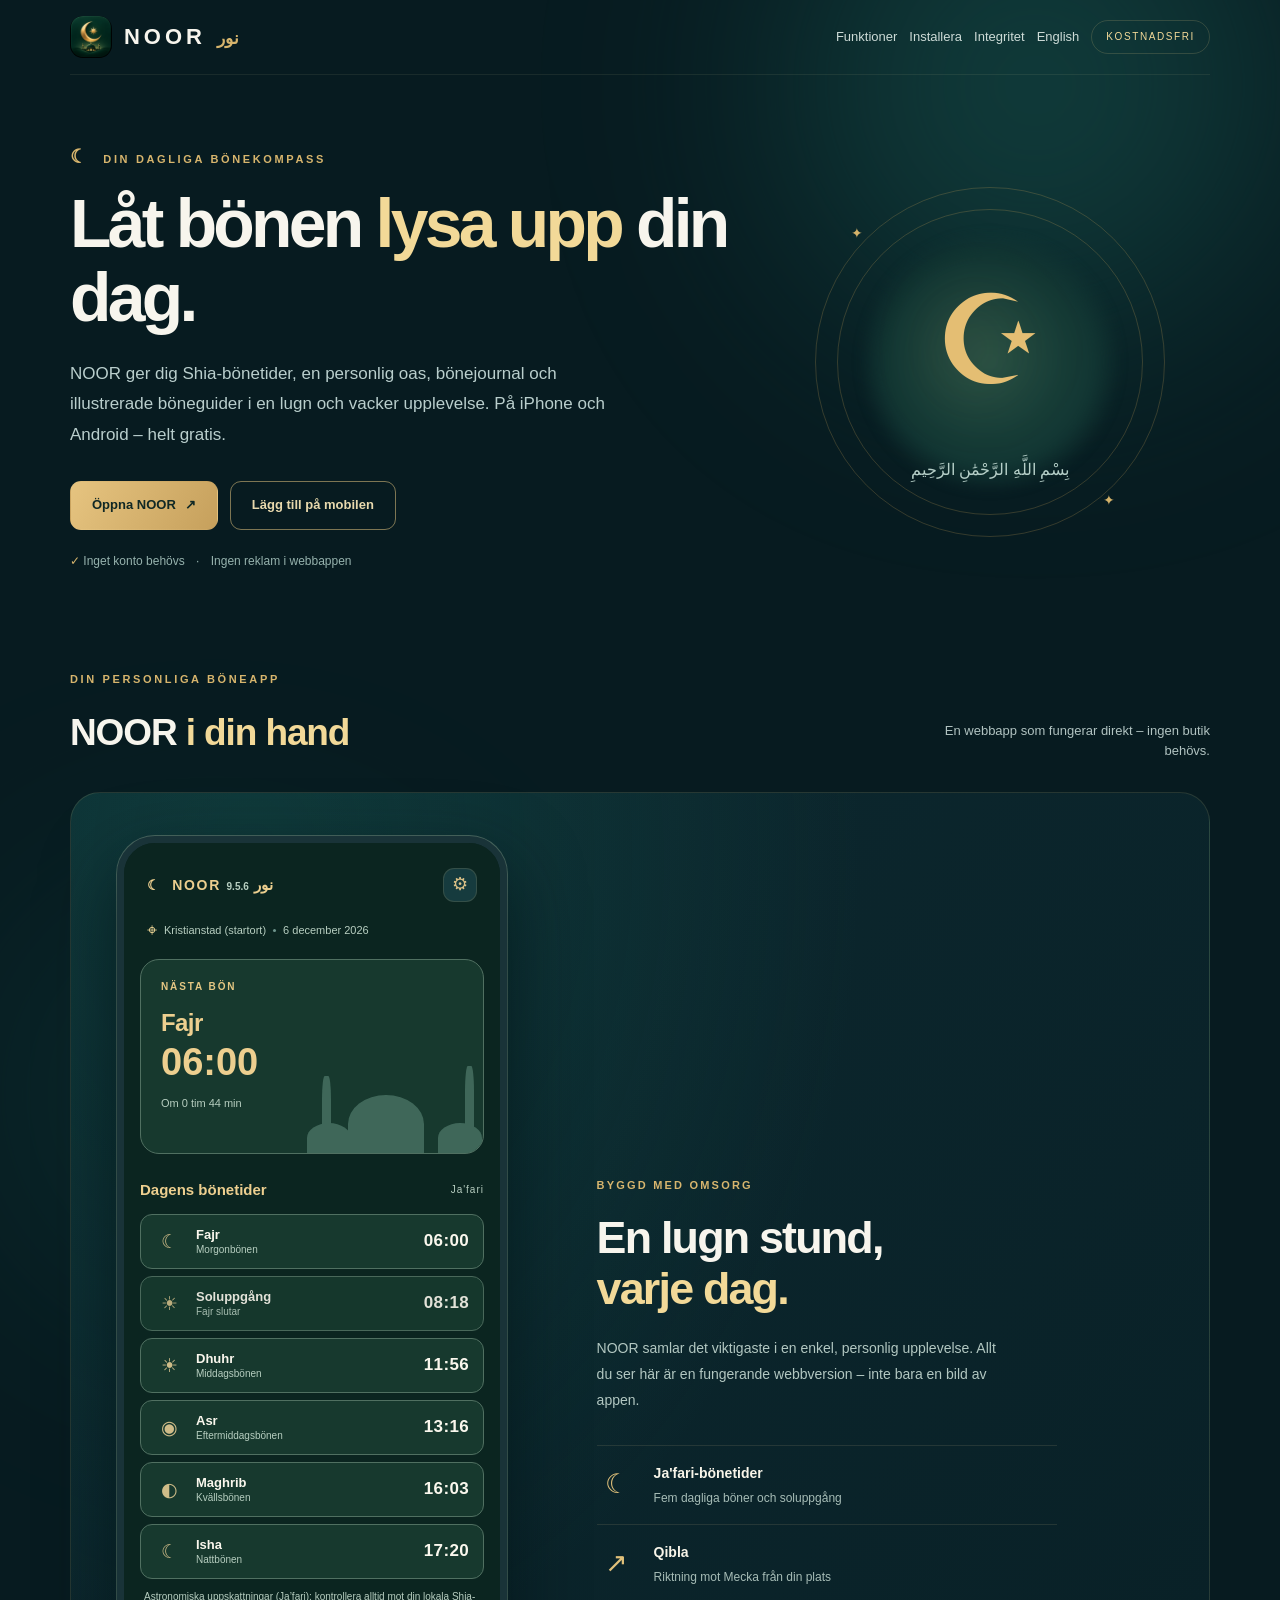
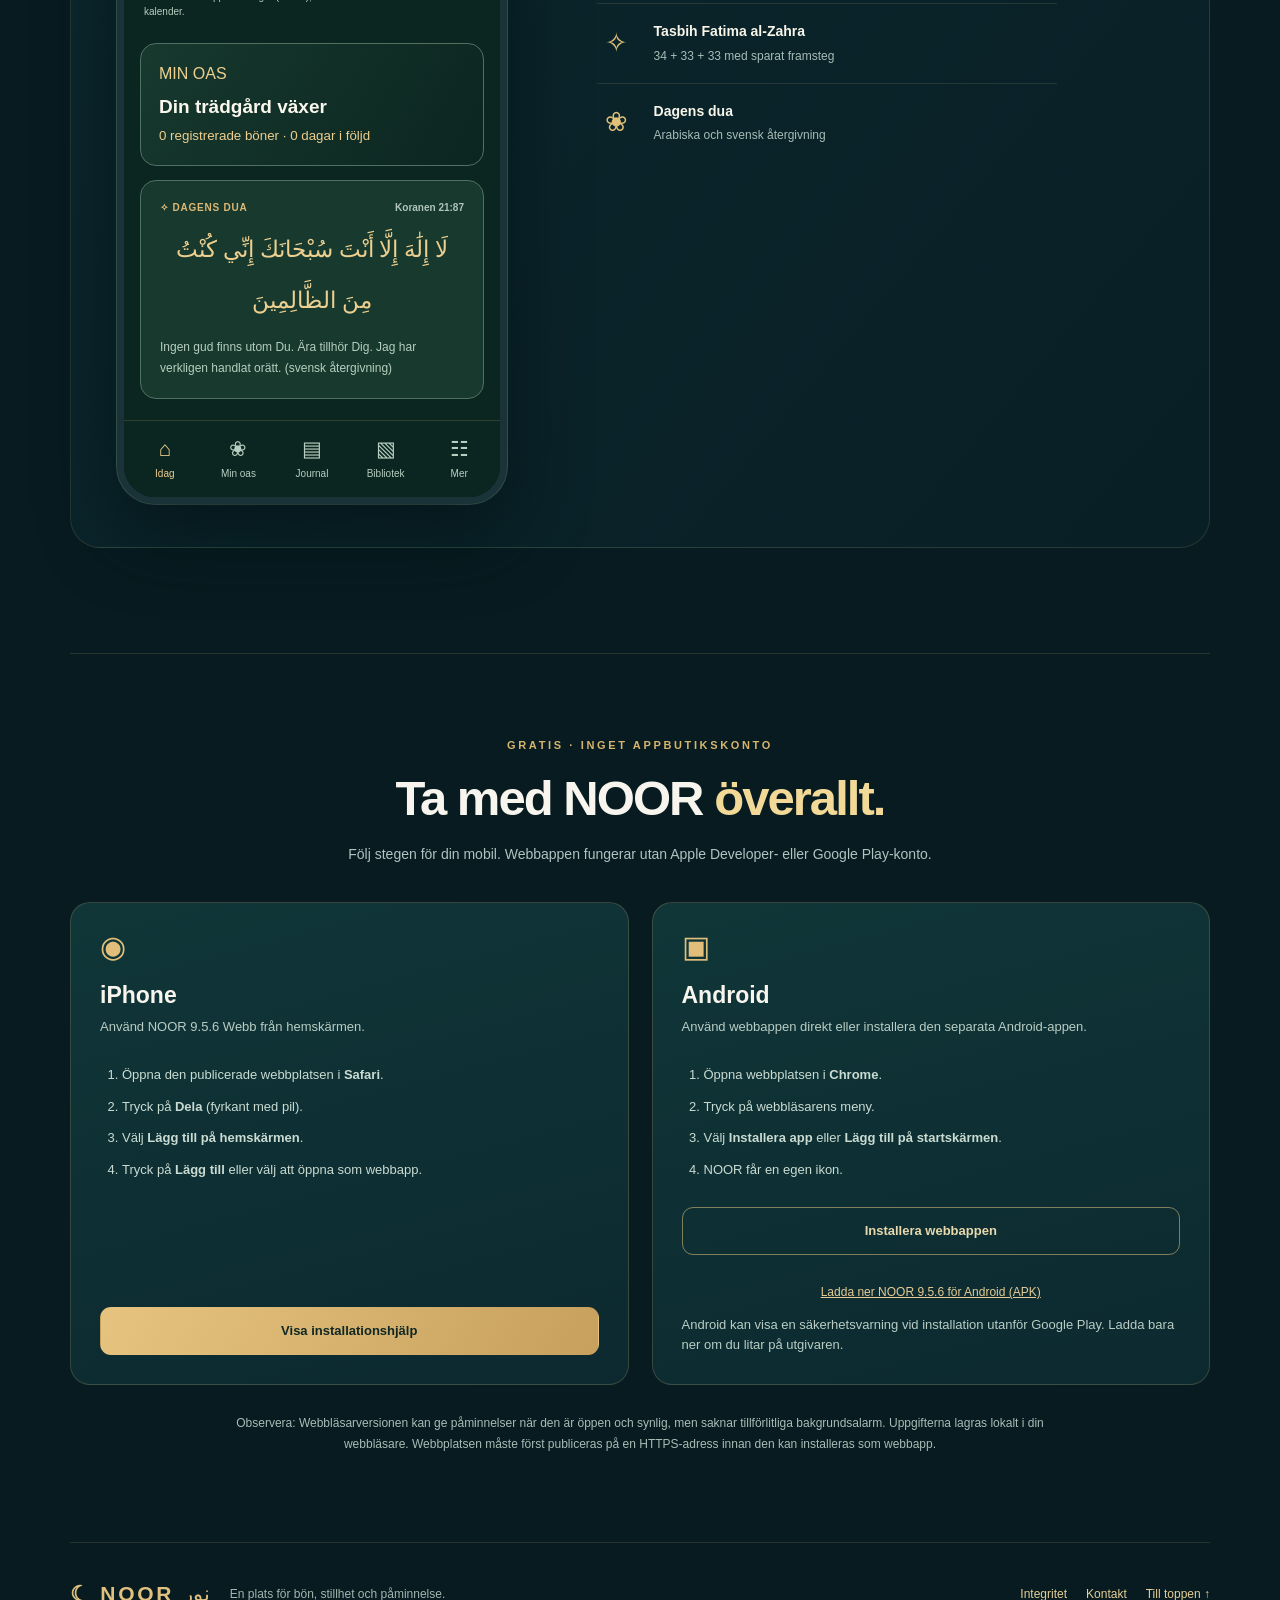
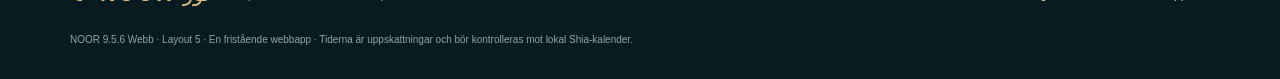
==== commit f0ed3f53: "NOOR - Mobilfix 2" ====
--- a/index.html
+++ b/index.html
@@ -14,8 +14,27 @@
   <link rel="manifest" href="manifest.webmanifest">
   <link rel="icon" type="image/png" href="icons/icon-192.png">
   <link rel="apple-touch-icon" href="icons/icon-180.png">
-  <link rel="stylesheet" href="styles.css">
+  <link rel="stylesheet" href="styles.css?v=5">
   <title>NOOR – Shia bönetider för iPhone och Android</title>
+<meta name="noor-layout-build" content="5">
+<style id="noor-layout-5">
+/* NOOR layout 5: prevent accidental horizontal panning; preserve pinch zoom. */
+html{overflow-x:hidden;overscroll-behavior-x:none}
+body{margin:0;max-width:100%;overflow-x:hidden;overscroll-behavior-x:none}
+@media (max-width: 850px){
+  html,body{touch-action:pan-y pinch-zoom}
+  body{width:100%;background-image:radial-gradient(ellipse at top right,#164d4966,transparent 55%)}
+  .ambient{display:none!important}
+  main,.wrap,.intro,.phone-surround,.app-area,.install-cards,.install-card,.app-aside,.footer{min-width:0;max-width:100%}
+  .intro,.phone-surround,.install-cards{grid-template-columns:minmax(0,1fr)}
+  .site-header>* , .intro>* , .phone-surround>* , .install-cards>*{min-width:0;max-width:100%}
+  .phone,.app-content,.tab-panel,.web-card,.setting-card{min-width:0;max-width:100%}
+  .phone :is(img,svg,video,input,select,textarea,fieldset){max-width:100%}
+  .top-links,.hero-actions,.app-toprow,.loc-line,.footer-links{flex-wrap:wrap}
+  .hero-lead,.quiet,.install-card,.footer,.app-aside{overflow-wrap:anywhere}
+  .noor-standalone .app-content{overflow-y:auto;overflow-x:hidden;overscroll-behavior-x:none}
+}
+</style>
 </head>
 <body>
   <div class="ambient ambient-one" aria-hidden="true"></div>
@@ -83,7 +102,7 @@
 
     <section class="install-section wrap" id="installera" aria-labelledby="install-title"><div class="install-heading"><p class="eyebrow">GRATIS · INGET APPBUTIKSKONTO</p><h2 id="install-title">Ta med NOOR <span>överallt.</span></h2><p>Följ stegen för din mobil. Webbappen fungerar utan Apple Developer- eller Google Play-konto.</p></div><div class="install-cards"><article class="install-card"><div class="platform-symbol">◉</div><h3>iPhone</h3><p>Använd NOOR 9.5.6 Webb från hemskärmen.</p><ol><li>Öppna den publicerade webbplatsen i <strong>Safari</strong>.</li><li>Tryck på <strong>Dela</strong> (fyrkant med pil).</li><li>Välj <strong>Lägg till på hemskärmen</strong>.</li><li>Tryck på <strong>Lägg till</strong> eller välj att öppna som webbapp.</li></ol><button type="button" class="btn btn-gold full-btn" id="install-ios">Visa installationshjälp</button></article><article class="install-card"><div class="platform-symbol">▣</div><h3>Android</h3><p>Använd webbappen direkt eller installera den separata Android-appen.</p><ol><li>Öppna webbplatsen i <strong>Chrome</strong>.</li><li>Tryck på webbläsarens meny.</li><li>Välj <strong>Installera app</strong> eller <strong>Lägg till på startskärmen</strong>.</li><li>NOOR får en egen ikon.</li></ol><button type="button" class="btn btn-outline full-btn" id="install-android">Installera webbappen</button><a href="https://github.com/gabrielryberg2-hub/noor-webb/releases/download/v9.5.6/NOOR-v9.5.6-signerad.apk" id="apk-download" class="apk-link">Ladda ner NOOR 9.5.6 för Android (APK)</a><p class="sensor-info" id="apk-status">Befintlig Android-version 9.5.6. Installation utanför Google Play kan ge en säkerhetsvarning.</p></article></div><p class="install-footnote">Observera: Webbläsarversionen kan ge påminnelser när den är öppen och synlig, men saknar tillförlitliga bakgrundsalarm. Uppgifterna lagras lokalt i din webbläsare. Webbplatsen måste först publiceras på en HTTPS-adress innan den kan installeras som webbapp.</p></section>
   </main>
-  <footer class="footer wrap"><div class="footer-brand">☾ NOOR <span lang="ar">نور</span></div><p>En plats för bön, stillhet och påminnelse.</p><div class="footer-links"><a href="integritet.html">Integritet</a><a href="mailto:norapp.support@gmail.com">Kontakt</a><a href="#start">Till toppen ↑</a></div><small>NOOR 9.5.6 Webb · En fristående webbapp · Tiderna är uppskattningar och bör kontrolleras mot lokal Shia-kalender.</small></footer>
+  <footer class="footer wrap"><div class="footer-brand">☾ NOOR <span lang="ar">نور</span></div><p>En plats för bön, stillhet och påminnelse.</p><div class="footer-links"><a href="integritet.html">Integritet</a><a href="mailto:norapp.support@gmail.com">Kontakt</a><a href="#start">Till toppen ↑</a></div><small>NOOR 9.5.6 Webb · Layout 5 · En fristående webbapp · Tiderna är uppskattningar och bör kontrolleras mot lokal Shia-kalender.</small></footer>
   <div class="modal-backdrop" id="install-help" hidden><div class="modal-card" role="dialog" aria-modal="true" aria-labelledby="modal-title"><button class="modal-close" type="button" id="close-help" aria-label="Stäng">×</button><div class="platform-symbol">◉</div><h2 id="modal-title">NOOR på iPhone</h2><p>Öppna den publicerade NOOR-adressen i Safari, tryck på <strong>Dela</strong>, välj <strong>Lägg till på hemskärmen</strong> och bekräfta med <strong>Lägg till</strong>.</p><p class="sensor-info">Om alternativet inte syns kan du behöva bläddra i delningsmenyn. NOOR fungerar även utan installation i Safari.</p><button class="btn btn-gold full-btn" type="button" id="done-help">Jag förstår</button></div></div>
   <script type="module" src="app.mjs"></script>
 </body>
--- a/styles.css
+++ b/styles.css
@@ -26,3 +26,36 @@
 .site-header{height:auto;min-height:75px;flex-wrap:wrap;padding-block:12px;gap:12px}.top-links{flex-wrap:wrap;gap:12px}.top-links a{display:inline-flex;align-items:center;min-height:44px}.intro>* ,.phone-surround>* ,.install-cards>*{min-width:0}.hero-actions{flex-wrap:wrap}.btn,.apk-link{white-space:normal;overflow-wrap:anywhere;min-height:44px}.apk-link{display:block;text-align:center;padding:12px}.phone .loc-line{flex-wrap:wrap}.phone .nav-link{overflow-wrap:anywhere;min-width:0}.web-card,.setting-card{overflow-wrap:anywhere}.modal-card{max-height:90dvh;overflow:auto}.footer{overflow-wrap:anywhere}.phone img{max-width:100%}.phone .web-group>*{max-width:100%}
 @media(max-width:850px){.phone-surround{grid-template-columns:minmax(0,1fr);justify-items:center}.phone{max-width:540px}.app-aside{max-width:540px}.app-heading{flex-wrap:wrap}}
 @media(max-width:710px){.wrap{width:calc(100% - 24px);max-width:540px}.site-header .top-links{display:flex;order:3;width:100%;margin:0;justify-content:space-between;gap:4px 10px}.top-links a{font-size:13px}.hero-actions .btn{flex:1 1 100%;text-align:center;justify-content:center}.phone-surround{padding:10px 0;border:0;background:none}.phone{max-width:none;border-width:1px;border-radius:20px;min-height:0}.app-content{min-width:0}.app-heading>p{text-align:left}.install-card{padding:20px}.phone .bottom-nav{padding-inline:2px}.phone .nav-link{font-size:10px}.intro h1{font-size:clamp(34px,9vw,48px)}.noor-standalone .phone{height:100dvh;border:0;border-radius:0}.noor-standalone .app-area{max-width:none}}
+
+/* Mobile overflow fix: keep decorative glows within the viewport. */
+html{overflow-x:clip}
+body{overflow-x:clip}
+.ambient-one{right:0;width:min(490px,100%)}
+.ambient-two{left:0;width:min(430px,100%)}
+@media(max-width:710px){
+ .intro,.install-cards{grid-template-columns:minmax(0,1fr)}
+ .phone,.phone-surround,.app-content,.tab-panel,.install-card{min-width:0;max-width:100%}
+ .app-toprow,.section-title,.footer-links{flex-wrap:wrap}
+ .prayer-info{min-width:0}
+ .phone :is(input,select,textarea,fieldset){max-width:100%;min-width:0}
+ .bottom-nav{grid-template-columns:repeat(5,minmax(0,1fr))}
+ .app-content{overflow-wrap:anywhere}
+ .noor-standalone .phone{max-width:none}
+}
+
+/* NOOR layout 5: prevent accidental horizontal panning; preserve pinch zoom. */
+html{overflow-x:hidden;overscroll-behavior-x:none}
+body{margin:0;max-width:100%;overflow-x:hidden;overscroll-behavior-x:none}
+@media (max-width: 850px){
+  html,body{touch-action:pan-y pinch-zoom}
+  body{width:100%;background-image:radial-gradient(ellipse at top right,#164d4966,transparent 55%)}
+  .ambient{display:none!important}
+  main,.wrap,.intro,.phone-surround,.app-area,.install-cards,.install-card,.app-aside,.footer{min-width:0;max-width:100%}
+  .intro,.phone-surround,.install-cards{grid-template-columns:minmax(0,1fr)}
+  .site-header>* , .intro>* , .phone-surround>* , .install-cards>*{min-width:0;max-width:100%}
+  .phone,.app-content,.tab-panel,.web-card,.setting-card{min-width:0;max-width:100%}
+  .phone :is(img,svg,video,input,select,textarea,fieldset){max-width:100%}
+  .top-links,.hero-actions,.app-toprow,.loc-line,.footer-links{flex-wrap:wrap}
+  .hero-lead,.quiet,.install-card,.footer,.app-aside{overflow-wrap:anywhere}
+  .noor-standalone .app-content{overflow-y:auto;overflow-x:hidden;overscroll-behavior-x:none}
+}
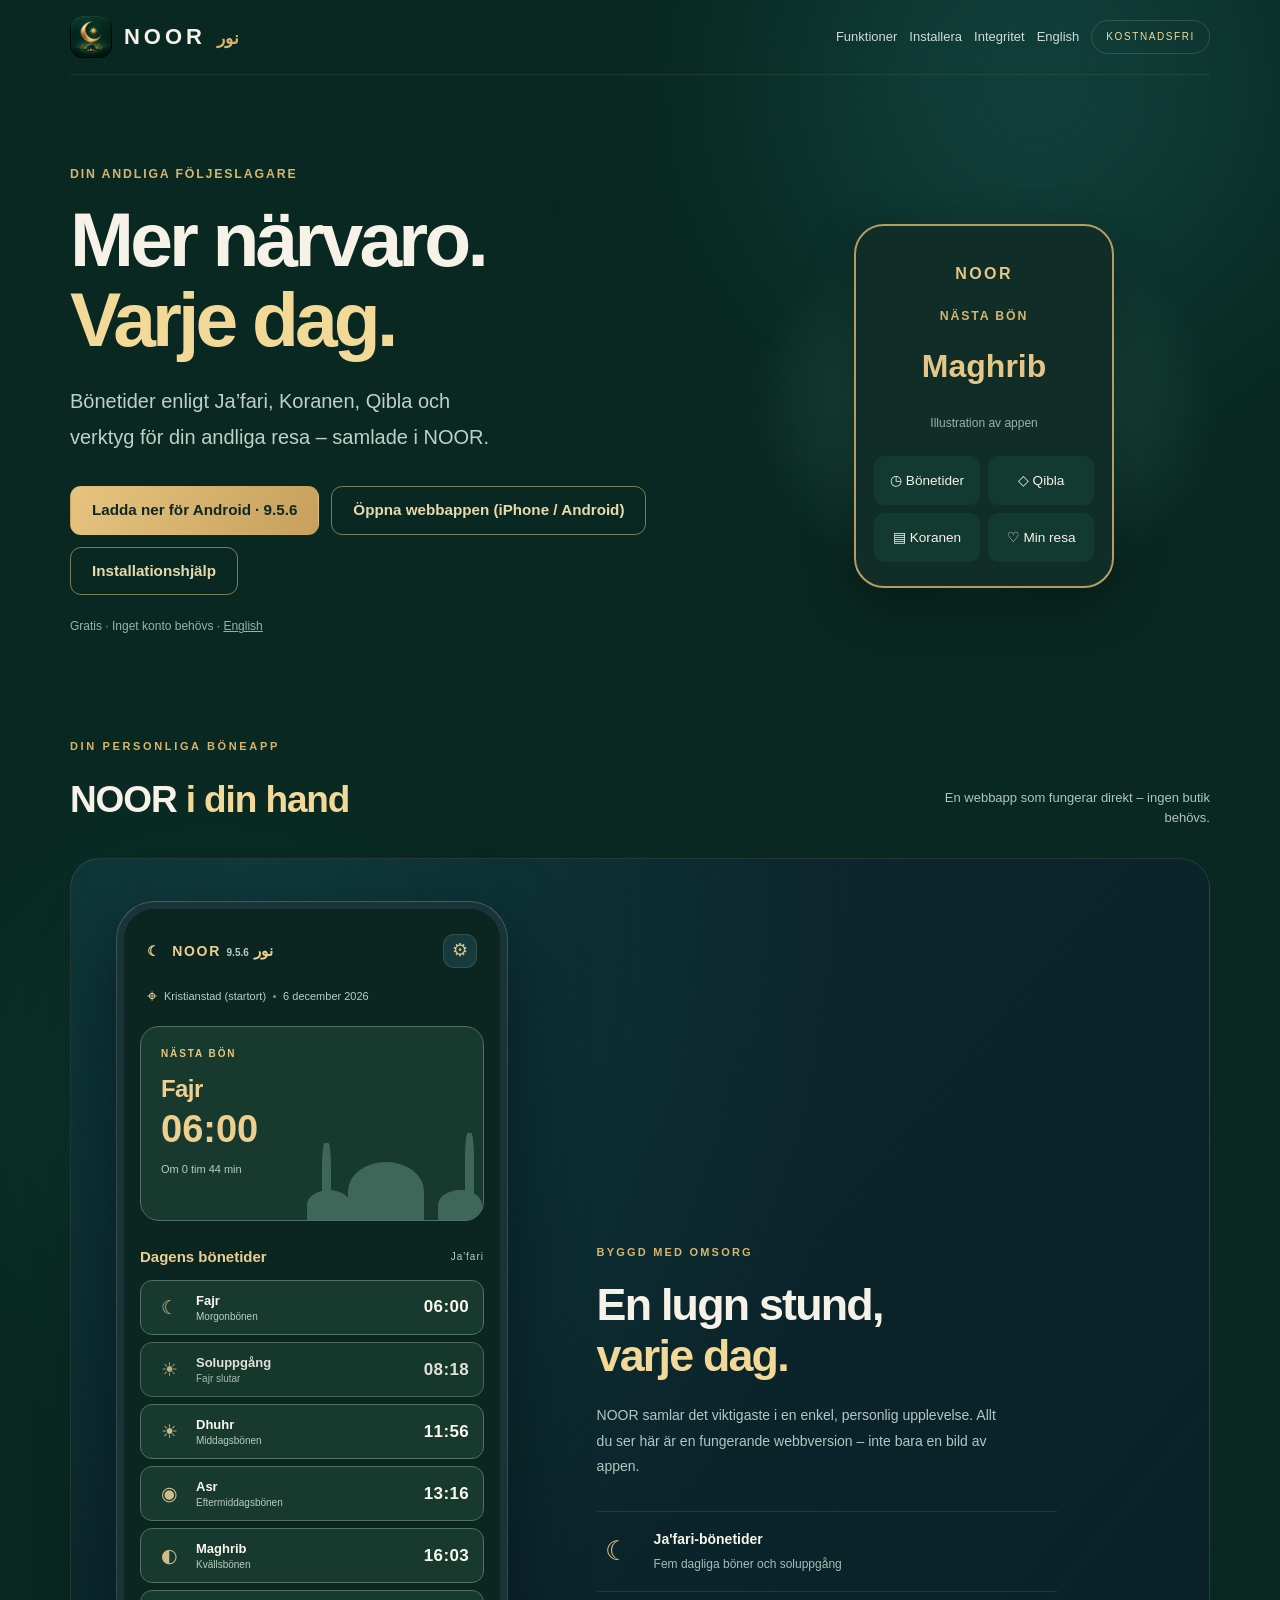
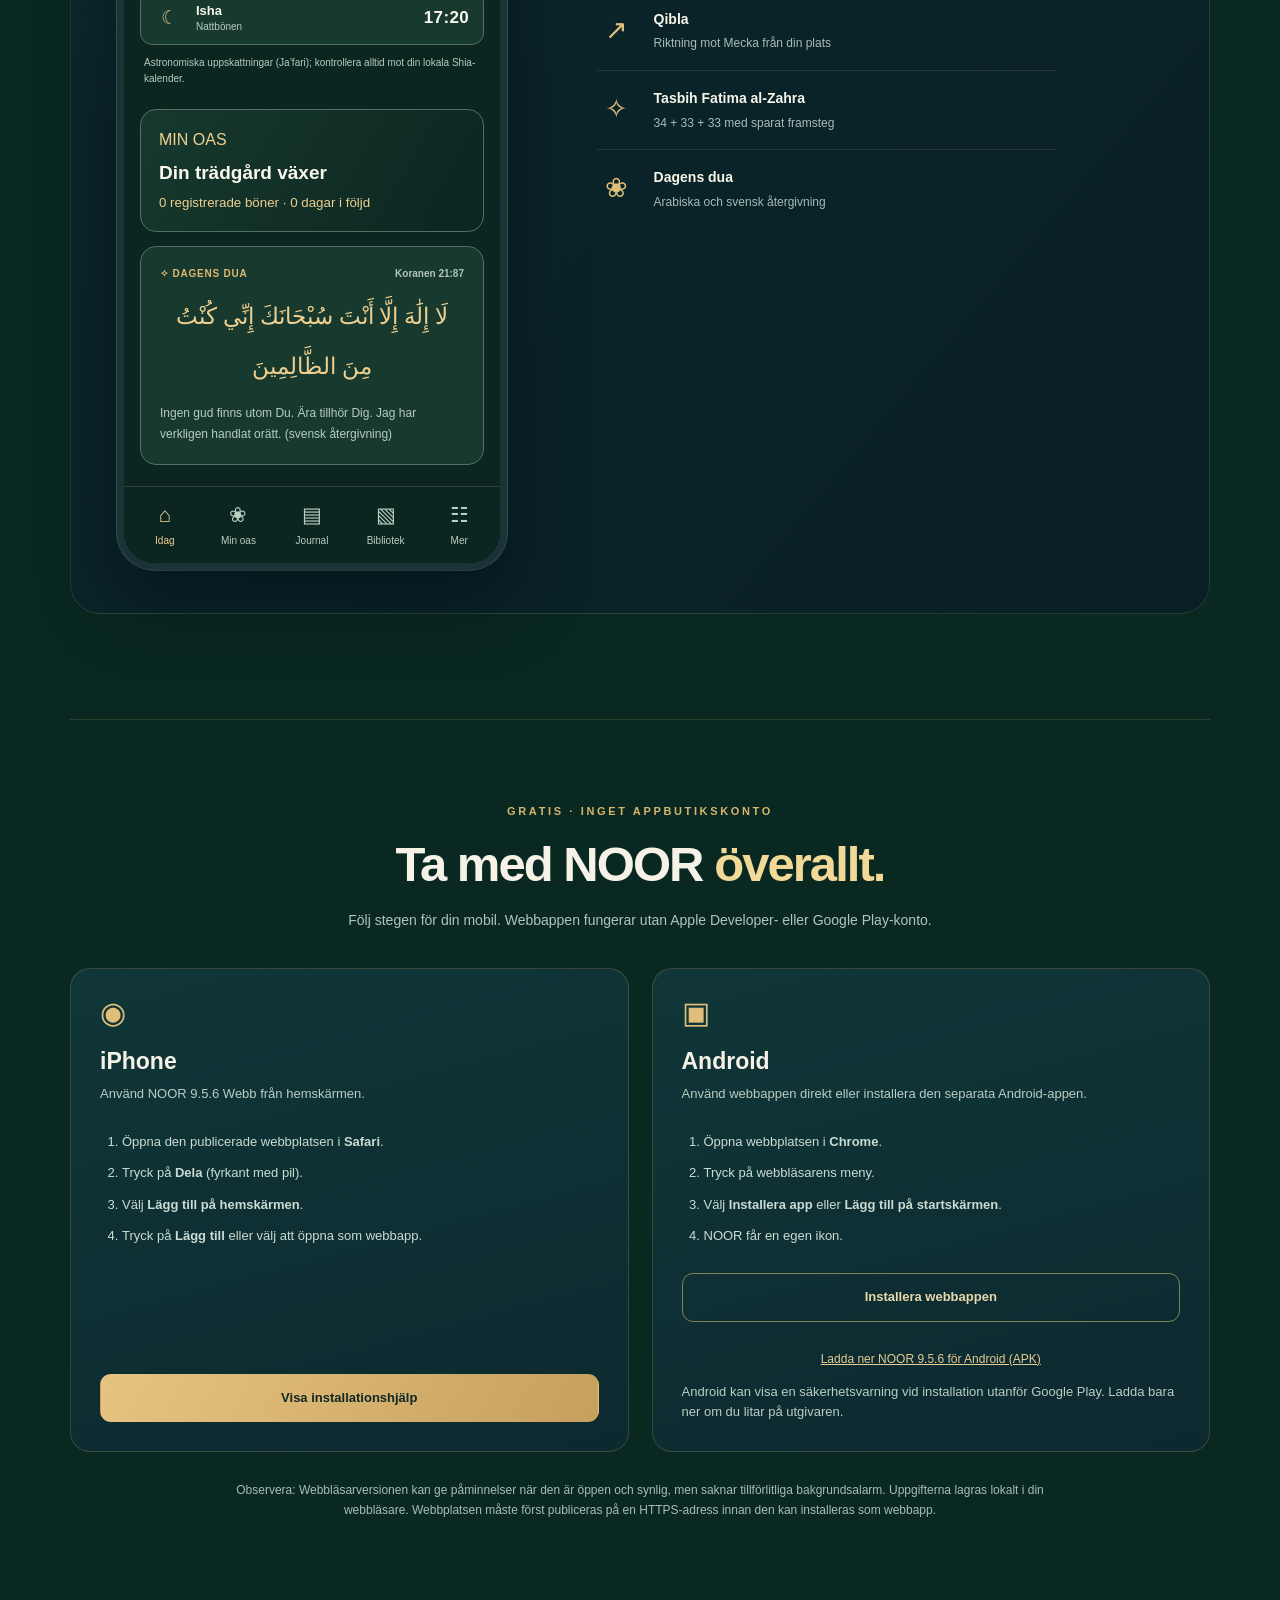
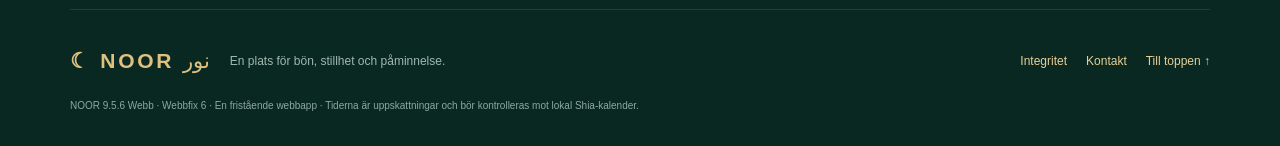
==== commit 68b322dc: "NOOR - Webbfix 6" ====
--- a/index.html
+++ b/index.html
@@ -14,10 +14,10 @@
   <link rel="manifest" href="manifest.webmanifest">
   <link rel="icon" type="image/png" href="icons/icon-192.png">
   <link rel="apple-touch-icon" href="icons/icon-180.png">
-  <link rel="stylesheet" href="styles.css?v=5">
+  <link rel="stylesheet" href="styles.css?v=6">
   <title>NOOR – Shia bönetider för iPhone och Android</title>
-<meta name="noor-layout-build" content="5">
-<style id="noor-layout-5">
+<meta name="noor-layout-build" content="6">
+<style id="noor-layout-6">
 /* NOOR layout 5: prevent accidental horizontal panning; preserve pinch zoom. */
 html{overflow-x:hidden;overscroll-behavior-x:none}
 body{margin:0;max-width:100%;overflow-x:hidden;overscroll-behavior-x:none}
@@ -45,15 +45,15 @@
     <span class="free-mark">KOSTNADSFRI</span>
   </header>
   <main id="start">
-    <section class="intro wrap" aria-labelledby="main-title">
+    <section class="intro wrap landing-six" aria-labelledby="main-title">
       <div class="intro-copy">
-        <p class="eyebrow"><span class="tiny-moon">☾</span> DIN DAGLIGA BÖNEKOMPASS</p>
-        <h1 id="main-title">Låt bönen <span>lysa upp</span> din dag.</h1>
-        <p class="hero-lead">NOOR ger dig Shia-bönetider, en personlig oas, bönejournal och illustrerade böneguider i en lugn och vacker upplevelse. På iPhone och Android – helt gratis.</p>
-        <div class="hero-actions"><a href="#appen" class="btn btn-gold">Öppna NOOR <span aria-hidden="true">↗</span></a><a href="#installera" class="btn btn-outline">Lägg till på mobilen</a></div>
-        <p class="quiet"><span class="small-check">✓</span> Inget konto behövs <span class="middle-dot">·</span> Ingen reklam i webbappen</p>
+        <p class="eyebrow">DIN ANDLIGA FÖLJESLAGARE</p>
+        <h1 id="main-title">Mer närvaro.<br><span>Varje dag.</span></h1>
+        <p class="hero-lead">Bönetider enligt Ja’fari, Koranen, Qibla och verktyg för din andliga resa – samlade i NOOR.</p>
+        <div class="hero-actions"><a id="hero-apk" href="https://github.com/gabrielryberg2-hub/noor-webb/releases/download/v9.5.6/NOOR-v9.5.6-signerad.apk" class="btn btn-gold">Ladda ner för Android · 9.5.6</a><a href="?app=noor&amp;webb=6" class="btn btn-outline">Öppna webbappen (iPhone / Android)</a><a href="#installera" class="btn btn-outline">Installationshjälp</a></div>
+        <p class="quiet">Gratis · Inget konto behövs · <a href="en/" lang="en">English</a></p>
       </div>
-      <div class="hero-symbol" aria-hidden="true"><div class="halo halo-outer"></div><div class="halo halo-inner"></div><span class="hero-crescent">☪</span><div class="hero-arabic">بِسْمِ اللَّهِ الرَّحْمَٰنِ الرَّحِيمِ</div></div>
+      <div class="landing-preview" aria-label="Illustration av NOOR, inte aktuella bönetider"><div class="landing-phone"><p class="landing-brand">NOOR</p><p class="eyebrow">NÄSTA BÖN</p><strong class="landing-prayer">Maghrib</strong><p class="quiet">Illustration av appen</p><div class="landing-tiles"><span>◷ Bönetider</span><span>◇ Qibla</span><span>▤ Koranen</span><span>♡ Min resa</span></div></div></div>
     </section>
 
     <section class="app-area wrap" id="appen" aria-labelledby="app-title">
@@ -61,7 +61,7 @@
       <div class="phone-surround">
         <div class="phone" role="application" aria-label="NOOR webbapp">
           <div class="app-top">
-            <div class="app-toprow"><div class="app-mark">☾ <b>NOOR</b> <span lang="ar">نور</span> <small class="web-version">9.5.6</small></div><button type="button" class="icon-btn" id="settings-shortcut" aria-label="Visa inställningar">⚙</button></div>
+            <div class="app-toprow"><a class="landing-back" href="./?webb=6" aria-label="Till webbplatsen">← Webbplats</a><div class="app-mark">☾ <b>NOOR</b> <span lang="ar">نور</span> <small class="web-version">9.5.6</small></div><button type="button" class="icon-btn" id="settings-shortcut" aria-label="Visa inställningar">⚙</button></div>
             <div class="loc-line"><span aria-hidden="true">⌖</span><span id="location-name">Kristianstad</span><span class="loc-dot" aria-hidden="true"></span><span id="date-label">Laddar datum…</span></div>
           </div>
           <div class="app-content" id="app-content"><div id="alarm-banner" class="web-card" hidden><strong id="alarm-message"></strong><button class="web-btn" id="alarm-dismiss">Stäng påminnelse</button></div>
@@ -102,8 +102,8 @@
 
     <section class="install-section wrap" id="installera" aria-labelledby="install-title"><div class="install-heading"><p class="eyebrow">GRATIS · INGET APPBUTIKSKONTO</p><h2 id="install-title">Ta med NOOR <span>överallt.</span></h2><p>Följ stegen för din mobil. Webbappen fungerar utan Apple Developer- eller Google Play-konto.</p></div><div class="install-cards"><article class="install-card"><div class="platform-symbol">◉</div><h3>iPhone</h3><p>Använd NOOR 9.5.6 Webb från hemskärmen.</p><ol><li>Öppna den publicerade webbplatsen i <strong>Safari</strong>.</li><li>Tryck på <strong>Dela</strong> (fyrkant med pil).</li><li>Välj <strong>Lägg till på hemskärmen</strong>.</li><li>Tryck på <strong>Lägg till</strong> eller välj att öppna som webbapp.</li></ol><button type="button" class="btn btn-gold full-btn" id="install-ios">Visa installationshjälp</button></article><article class="install-card"><div class="platform-symbol">▣</div><h3>Android</h3><p>Använd webbappen direkt eller installera den separata Android-appen.</p><ol><li>Öppna webbplatsen i <strong>Chrome</strong>.</li><li>Tryck på webbläsarens meny.</li><li>Välj <strong>Installera app</strong> eller <strong>Lägg till på startskärmen</strong>.</li><li>NOOR får en egen ikon.</li></ol><button type="button" class="btn btn-outline full-btn" id="install-android">Installera webbappen</button><a href="https://github.com/gabrielryberg2-hub/noor-webb/releases/download/v9.5.6/NOOR-v9.5.6-signerad.apk" id="apk-download" class="apk-link">Ladda ner NOOR 9.5.6 för Android (APK)</a><p class="sensor-info" id="apk-status">Befintlig Android-version 9.5.6. Installation utanför Google Play kan ge en säkerhetsvarning.</p></article></div><p class="install-footnote">Observera: Webbläsarversionen kan ge påminnelser när den är öppen och synlig, men saknar tillförlitliga bakgrundsalarm. Uppgifterna lagras lokalt i din webbläsare. Webbplatsen måste först publiceras på en HTTPS-adress innan den kan installeras som webbapp.</p></section>
   </main>
-  <footer class="footer wrap"><div class="footer-brand">☾ NOOR <span lang="ar">نور</span></div><p>En plats för bön, stillhet och påminnelse.</p><div class="footer-links"><a href="integritet.html">Integritet</a><a href="mailto:norapp.support@gmail.com">Kontakt</a><a href="#start">Till toppen ↑</a></div><small>NOOR 9.5.6 Webb · Layout 5 · En fristående webbapp · Tiderna är uppskattningar och bör kontrolleras mot lokal Shia-kalender.</small></footer>
+  <footer class="footer wrap"><div class="footer-brand">☾ NOOR <span lang="ar">نور</span></div><p>En plats för bön, stillhet och påminnelse.</p><div class="footer-links"><a href="integritet.html">Integritet</a><a href="mailto:norapp.support@gmail.com">Kontakt</a><a href="#start">Till toppen ↑</a></div><small>NOOR 9.5.6 Webb · Webbfix 6 · En fristående webbapp · Tiderna är uppskattningar och bör kontrolleras mot lokal Shia-kalender.</small></footer>
   <div class="modal-backdrop" id="install-help" hidden><div class="modal-card" role="dialog" aria-modal="true" aria-labelledby="modal-title"><button class="modal-close" type="button" id="close-help" aria-label="Stäng">×</button><div class="platform-symbol">◉</div><h2 id="modal-title">NOOR på iPhone</h2><p>Öppna den publicerade NOOR-adressen i Safari, tryck på <strong>Dela</strong>, välj <strong>Lägg till på hemskärmen</strong> och bekräfta med <strong>Lägg till</strong>.</p><p class="sensor-info">Om alternativet inte syns kan du behöva bläddra i delningsmenyn. NOOR fungerar även utan installation i Safari.</p><button class="btn btn-gold full-btn" type="button" id="done-help">Jag förstår</button></div></div>
-  <script type="module" src="app.mjs"></script>
+  <script type="module" src="app.mjs?v=6"></script>
 </body>
 </html>
--- a/styles.css
+++ b/styles.css
@@ -59,3 +59,17 @@
   .hero-lead,.quiet,.install-card,.footer,.app-aside{overflow-wrap:anywhere}
   .noor-standalone .app-content{overflow-y:auto;overflow-x:hidden;overscroll-behavior-x:none}
 }
+
+/* Webbfix 6 – presentation above the real NOOR web application. */
+html:not(.noor-standalone) body{background:#092821;color:#f7f2e7}
+.landing-six{grid-template-columns:minmax(0,1.15fr) minmax(0,.85fr);gap:clamp(24px,6vw,80px);padding-block:clamp(36px,7vw,100px);min-height:0}
+.landing-six h1{font-size:clamp(2.6rem,6vw,5.2rem);line-height:1.04;letter-spacing:-.05em}
+.landing-six .hero-lead{font-size:clamp(1rem,2vw,1.25rem);max-width:38ch;color:#c0d0c5}
+.landing-six .hero-actions .btn{font-size:.95rem;min-height:48px;line-height:1.35;text-align:center}
+.landing-six .eyebrow{letter-spacing:.15em;font-size:.77rem}
+.landing-preview{display:grid;place-items:center;min-width:0;background:radial-gradient(ellipse,#285749,transparent 72%);padding:16px}
+.landing-phone{width:min(100%,260px);border:2px solid #b69b63;border-radius:30px;padding:24px 18px;background:#102e27;box-shadow:0 18px 50px #0005;text-align:center}
+.landing-brand{color:#e5c688;font-weight:750;letter-spacing:.15em;margin:12px 0 20px}
+.landing-prayer{font-size:2rem;color:#e5c688}.landing-tiles{display:grid;grid-template-columns:repeat(2,minmax(0,1fr));gap:8px;margin-top:24px}.landing-tiles span{background:#123a30;padding:14px 5px;border-radius:10px;font-size:.85rem}
+.landing-back{display:none}.noor-standalone .landing-back{display:inline-flex;font-size:12px;min-height:44px;align-items:center;color:#e5c688}.noor-standalone .app-toprow{flex-wrap:wrap}
+@media(max-width:850px){.landing-six{grid-template-columns:minmax(0,1fr);padding-block:32px 38px}.landing-six h1{font-size:clamp(2.35rem,9vw,4rem)}.landing-preview{padding:0 0 12px}.landing-six .hero-actions .btn{flex:1 1 100%;max-width:100%}.landing-six .hero-lead{margin-bottom:20px}.landing-six .quiet{margin-top:14px}}
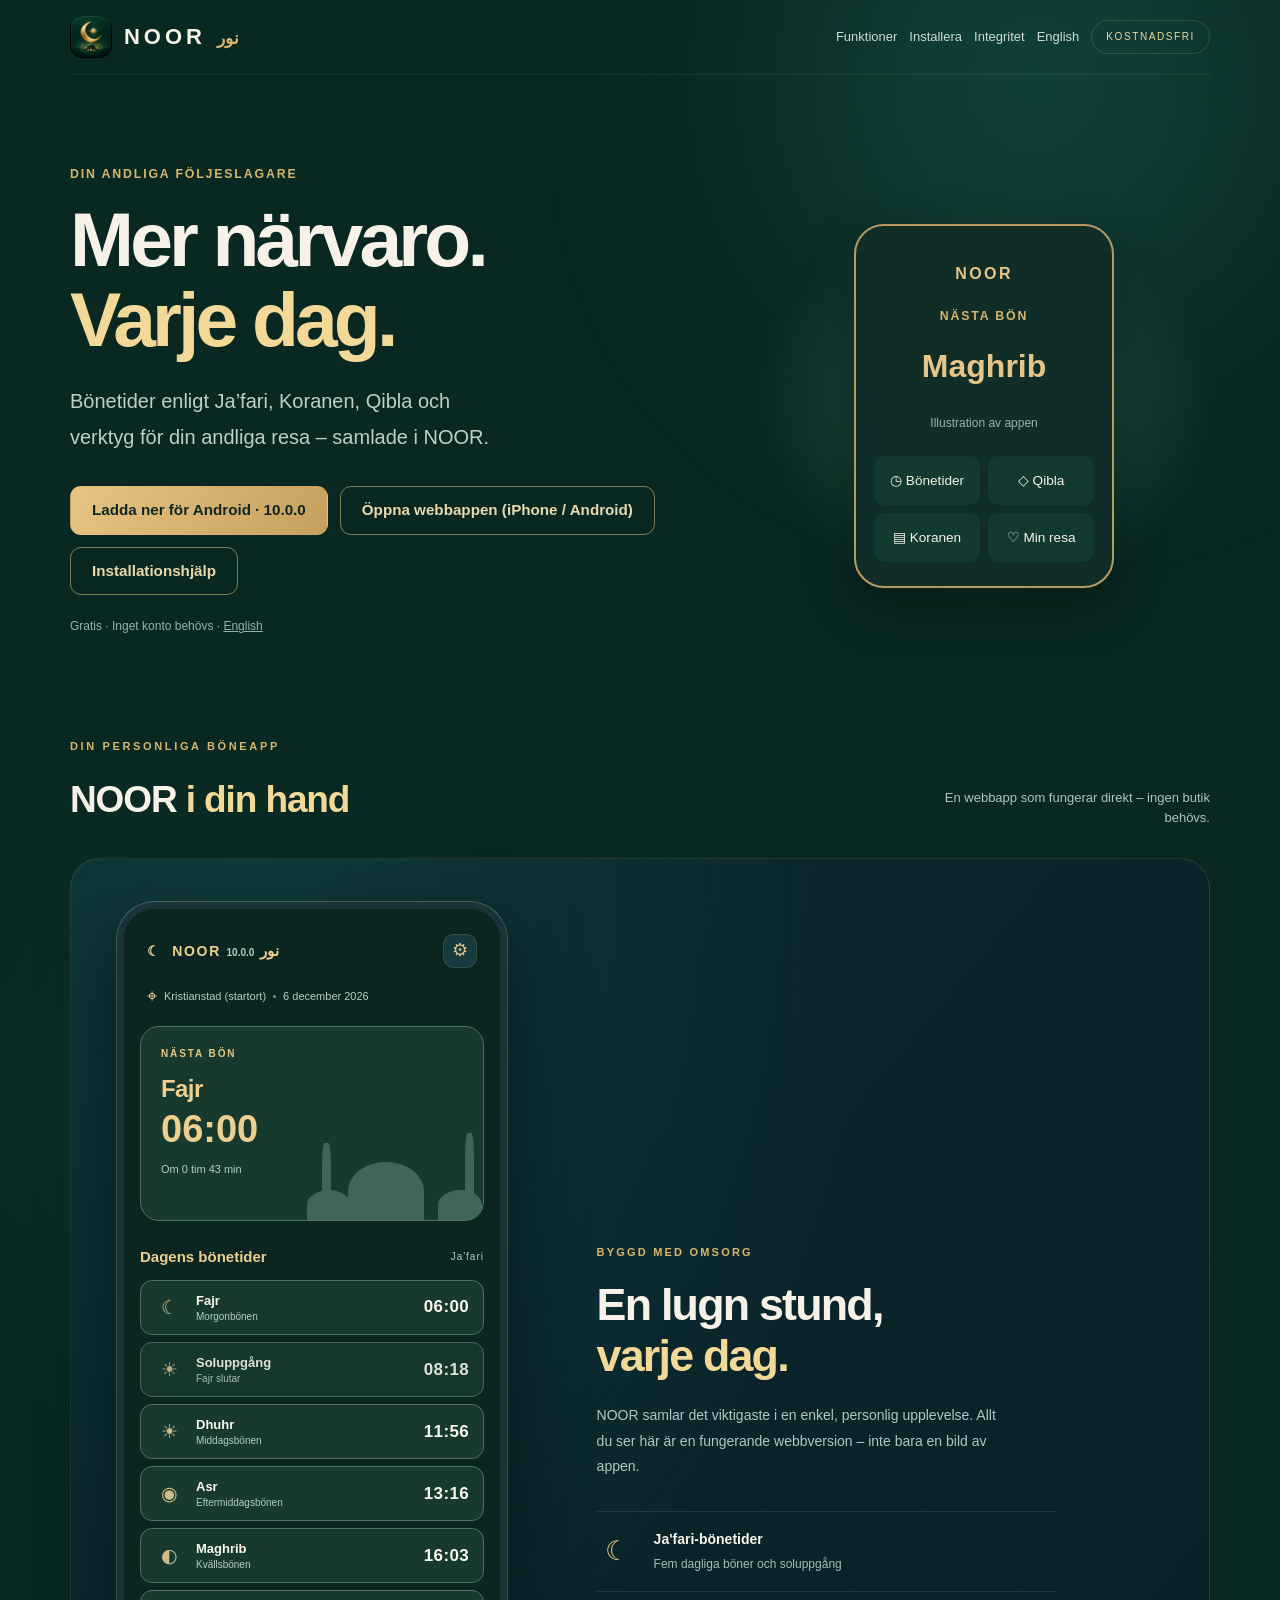
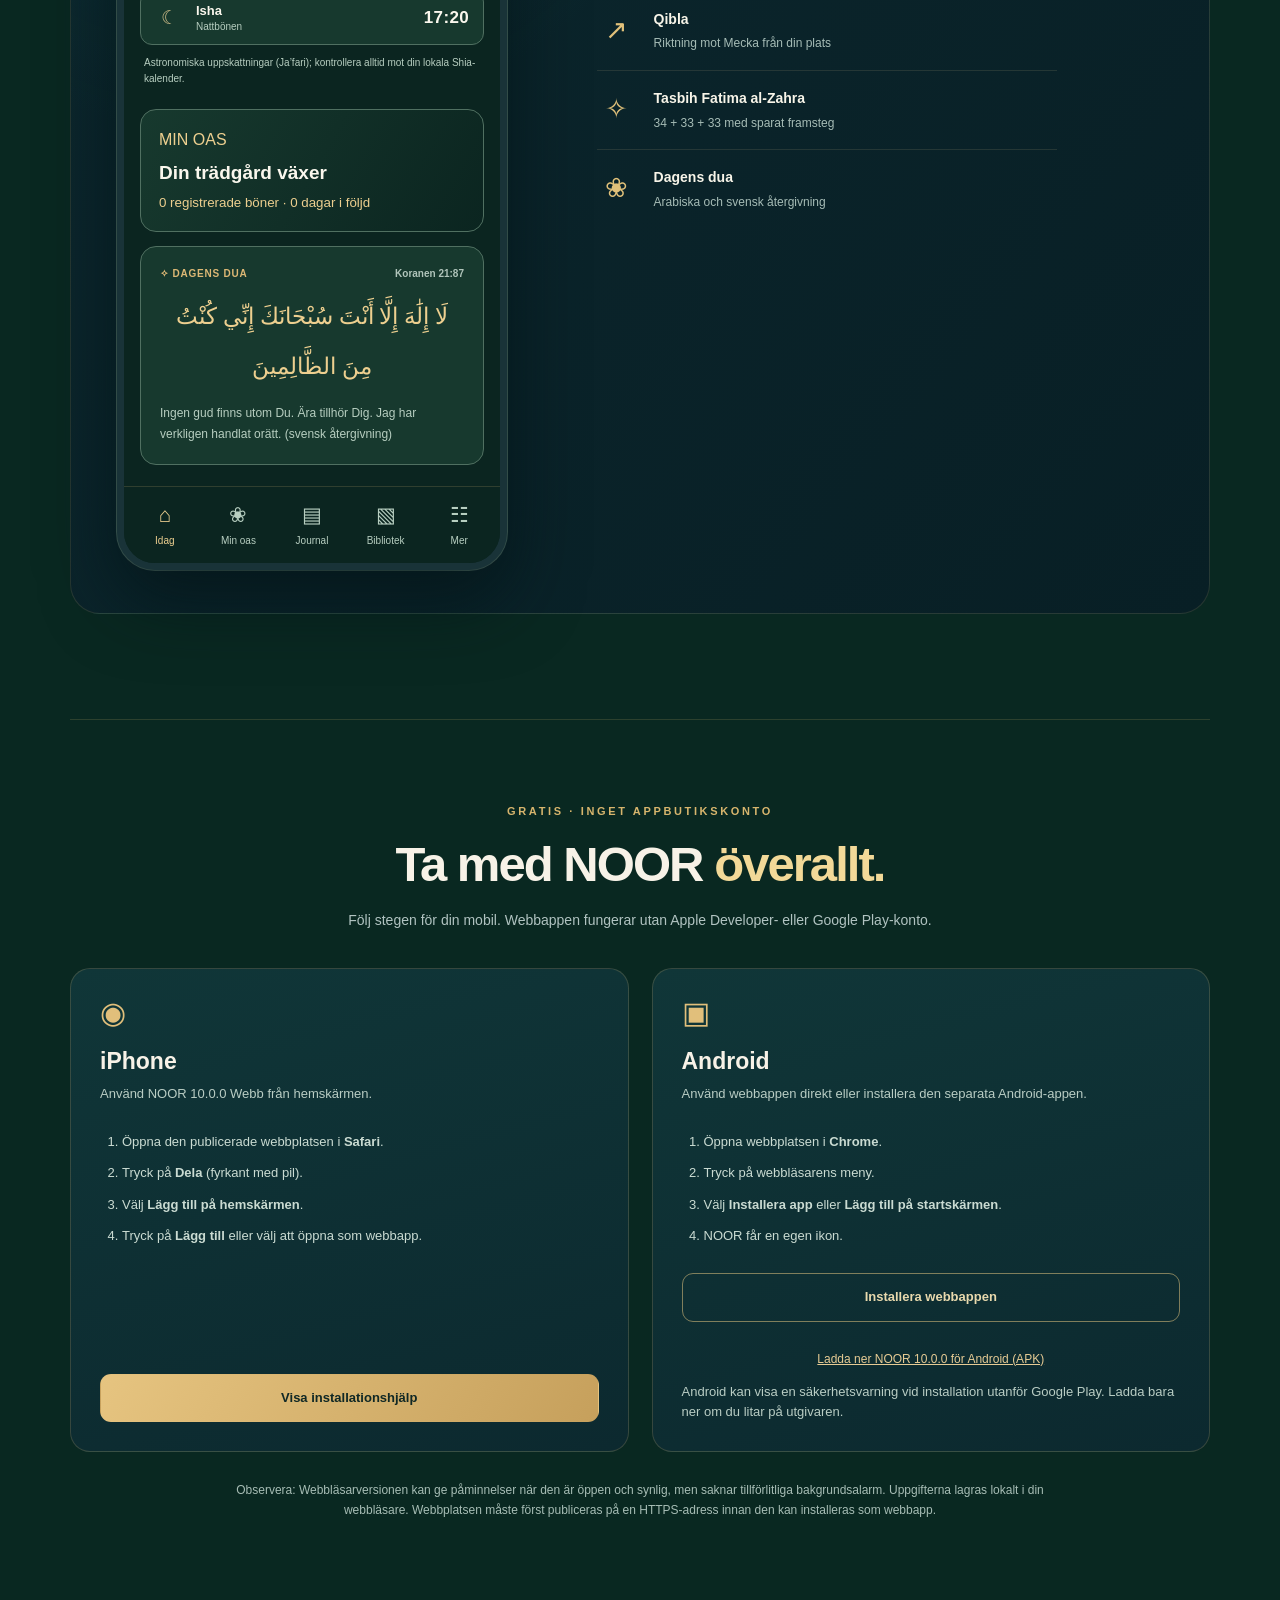
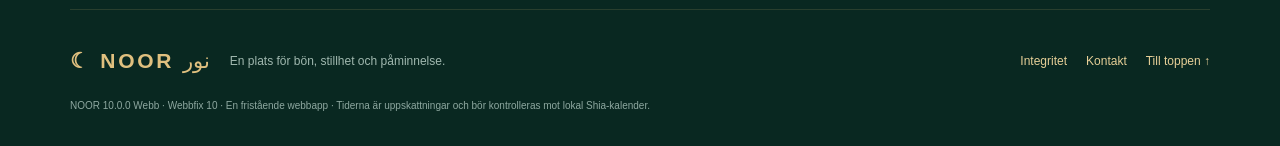
==== commit e25e887b: "NOOR 10.0.0 - Android and iPhone update" ====
--- a/index.html
+++ b/index.html
@@ -14,9 +14,10 @@
   <link rel="manifest" href="manifest.webmanifest">
   <link rel="icon" type="image/png" href="icons/icon-192.png">
   <link rel="apple-touch-icon" href="icons/icon-180.png">
-  <link rel="stylesheet" href="styles.css?v=6">
+  <link rel="stylesheet" href="styles.css?v=10">
+  <link rel="stylesheet" href="noor10-extra.css">
   <title>NOOR – Shia bönetider för iPhone och Android</title>
-<meta name="noor-layout-build" content="6">
+<meta name="noor-layout-build" content="10">
 <style id="noor-layout-6">
 /* NOOR layout 5: prevent accidental horizontal panning; preserve pinch zoom. */
 html{overflow-x:hidden;overscroll-behavior-x:none}
@@ -50,7 +51,7 @@
         <p class="eyebrow">DIN ANDLIGA FÖLJESLAGARE</p>
         <h1 id="main-title">Mer närvaro.<br><span>Varje dag.</span></h1>
         <p class="hero-lead">Bönetider enligt Ja’fari, Koranen, Qibla och verktyg för din andliga resa – samlade i NOOR.</p>
-        <div class="hero-actions"><a id="hero-apk" href="https://github.com/gabrielryberg2-hub/noor-webb/releases/download/v9.5.6/NOOR-v9.5.6-signerad.apk" class="btn btn-gold">Ladda ner för Android · 9.5.6</a><a href="?app=noor&amp;webb=6" class="btn btn-outline">Öppna webbappen (iPhone / Android)</a><a href="#installera" class="btn btn-outline">Installationshjälp</a></div>
+        <div class="hero-actions"><a id="hero-apk" href="https://github.com/gabrielryberg2-hub/noor-webb/releases/download/v10.0.0/NOOR-10.0.0.apk" class="btn btn-gold">Ladda ner för Android · 10.0.0</a><a href="?app=noor&amp;webb=10" class="btn btn-outline">Öppna webbappen (iPhone / Android)</a><a href="#installera" class="btn btn-outline">Installationshjälp</a></div>
         <p class="quiet">Gratis · Inget konto behövs · <a href="en/" lang="en">English</a></p>
       </div>
       <div class="landing-preview" aria-label="Illustration av NOOR, inte aktuella bönetider"><div class="landing-phone"><p class="landing-brand">NOOR</p><p class="eyebrow">NÄSTA BÖN</p><strong class="landing-prayer">Maghrib</strong><p class="quiet">Illustration av appen</p><div class="landing-tiles"><span>◷ Bönetider</span><span>◇ Qibla</span><span>▤ Koranen</span><span>♡ Min resa</span></div></div></div>
@@ -61,7 +62,7 @@
       <div class="phone-surround">
         <div class="phone" role="application" aria-label="NOOR webbapp">
           <div class="app-top">
-            <div class="app-toprow"><a class="landing-back" href="./?webb=6" aria-label="Till webbplatsen">← Webbplats</a><div class="app-mark">☾ <b>NOOR</b> <span lang="ar">نور</span> <small class="web-version">9.5.6</small></div><button type="button" class="icon-btn" id="settings-shortcut" aria-label="Visa inställningar">⚙</button></div>
+            <div class="app-toprow"><a class="landing-back" href="./?webb=10" aria-label="Till webbplatsen">← Webbplats</a><div class="app-mark">☾ <b>NOOR</b> <span lang="ar">نور</span> <small class="web-version">10.0.0</small></div><button type="button" class="icon-btn" id="settings-shortcut" aria-label="Visa inställningar">⚙</button></div>
             <div class="loc-line"><span aria-hidden="true">⌖</span><span id="location-name">Kristianstad</span><span class="loc-dot" aria-hidden="true"></span><span id="date-label">Laddar datum…</span></div>
           </div>
           <div class="app-content" id="app-content"><div id="alarm-banner" class="web-card" hidden><strong id="alarm-message"></strong><button class="web-btn" id="alarm-dismiss">Stäng påminnelse</button></div>
@@ -86,12 +87,12 @@
               <h3 class="page-title">Dhikr</h3><p class="page-subtitle">Tasbih Fatima al-Zahra (a.s.) · 100 upprepningar</p>
               <div class="dhikr-card"><div class="dhikr-stage" id="dhikr-stage">1 AV 3</div><p class="dhikr-arabic" lang="ar" id="dhikr-arabic">الله أكبر</p><p class="dhikr-word" id="dhikr-word">Allahu Akbar</p><div class="dhikr-ring" id="dhikr-ring"><span id="dhikr-count">0</span><small id="dhikr-target">av 34</small></div><button type="button" class="dhikr-tap" id="dhikr-tap">Tryck för att räkna <span aria-hidden="true">✧</span></button><div class="dhikr-progress"><span id="dhikr-total">0 / 100 totalt</span><button type="button" class="text-btn" id="dhikr-reset">Börja om</button></div><div class="progress-rail"><div id="progress-fill"></div></div><p class="sensor-info" id="dhikr-status">Dina upprepningar sparas på mobilen.</p></div>
             </section>
-            <section class="tab-panel" data-panel="oas" id="tab-oas" hidden><div id="web-oas"></div></section><section class="tab-panel" data-panel="journal" id="tab-journal" hidden><div id="web-journal"></div></section><section class="tab-panel" data-panel="bibliotek" id="tab-bibliotek" hidden><div id="web-bibliotek"></div></section><section class="tab-panel" data-panel="mer" id="tab-mer" aria-labelledby="nav-mer" hidden>
-              <h3 class="page-title">Mer &amp; inställningar</h3><div class="web-shortcuts"><button type="button" class="btn btn-outline" data-tab="qibla">Qibla</button><button type="button" class="btn btn-outline" data-tab="dhikr">Tasbih</button></div><div id="web-prefs"></div><p class="page-subtitle">Din plats och hur bönetiderna visas.</p>
+            <section class="tab-panel" data-panel="oas" id="tab-oas" hidden><div id="web-oas"></div></section><section class="tab-panel" data-panel="journal" id="tab-journal" hidden><div id="web-journal"></div></section><section class="tab-panel" data-panel="bibliotek" id="tab-bibliotek" hidden><div id="web-bibliotek"></div></section><section class="tab-panel" data-panel="reading" hidden><button type="button" class="noor10-button" data-tab="mer">‹ Mer</button><h3 class="page-title">Dua &amp; Ziyarat</h3><div id="noor10-reading-root"></div></section><section class="tab-panel" data-panel="hijri" hidden><button type="button" class="noor10-button" data-tab="mer">‹ Mer</button><h3 class="page-title">Islamisk kalender</h3><div id="noor10-calendar-root"></div></section><section class="tab-panel" data-panel="mer" id="tab-mer" aria-labelledby="nav-mer" hidden>
+              <h3 class="page-title">Mer &amp; inställningar</h3><div class="web-shortcuts"><button type="button" class="btn btn-outline" data-tab="qibla">Qibla</button><button type="button" class="btn btn-outline" data-tab="dhikr">Tasbih</button></div><div class="web-shortcuts"><button type="button" class="btn btn-outline" data-tab="reading">Dua &amp; Ziyarat</button><button type="button" class="btn btn-outline" data-tab="hijri">Islamisk kalender</button></div><div id="web-prefs"></div><p class="page-subtitle">Din plats och hur bönetiderna visas.</p>
               <div class="setting-card"><label for="city-select">Välj ort i Sverige</label><select id="city-select"><option value="">Senaste plats / automatisk</option><option value="kristianstad">Kristianstad</option><option value="malmo">Malmö</option><option value="stockholm">Stockholm</option><option value="goteborg">Göteborg</option><option value="helsingborg">Helsingborg</option><option value="lund">Lund</option><option value="uppsala">Uppsala</option><option value="jonkoping">Jönköping</option><option value="orebro">Örebro</option><option value="linkoping">Linköping</option><option value="vaxjo">Växjö</option><option value="umea">Umeå</option><option value="lulea">Luleå</option></select><button type="button" class="btn btn-outline full-btn" id="get-location">⌖ Använd min plats</button><p class="sensor-info" id="location-status" role="status">Platsen sparas bara på enheten. Du kan också välja en stad manuellt.</p></div>
               <div class="setting-card"><h4>Bönetidsberäkning</h4><p>Ja'fari-inspirerad metod: Fajr 17,7°, Maghrib 4,5°, Isha 14°. Asr beräknas med standard-skuggfaktor. Fajr slutar vid soluppgång.</p><p>Detta är en ungefärlig astronomisk beräkning, inte en officiell kalender. Lokala religiösa justeringar kan behövas, särskilt på nordliga breddgrader.</p></div>
               <div class="setting-card" id="alarm-settings"><h4>Adhan och påminnelser</h4><p>Påminnelser fungerar när webbappen är öppen och synlig. För påminnelser när appen är stängd, exportera till din kalender och kontrollera aviseringarna.</p><label><input type="checkbox" id="alarm-enabled"> Aktivera påminnelser i appen</label><fieldset><legend>Välj böner</legend><label class="web-toggle"><input type="checkbox" data-alarm-prayer value="fajr">Fajr</label><label class="web-toggle"><input type="checkbox" data-alarm-prayer value="dhuhr">Dhuhr</label><label class="web-toggle"><input type="checkbox" data-alarm-prayer value="asr">Asr</label><label class="web-toggle"><input type="checkbox" data-alarm-prayer value="maghrib">Maghrib</label><label class="web-toggle"><input type="checkbox" data-alarm-prayer value="isha">Isha</label></fieldset><label for="alarm-lead">Påminn före bön</label><select id="alarm-lead"><option value="0">Vid bönetid</option><option value="5">5 minuter</option><option value="10">10 minuter</option><option value="15">15 minuter</option></select><label for="alarm-sound">Ljud</label><select id="alarm-sound"><option value="adhan">Adhan</option><option value="silent">Tyst</option></select><button class="btn btn-outline full-btn" id="alarm-test">Testa Adhan</button><button class="btn btn-outline full-btn" id="alarm-stop">Stoppa ljud</button><audio id="alarm-audio" src="audio/adhan.mp3" preload="none"></audio><p id="alarm-next"></p><label for="alarm-days">Kalenderperiod</label><select id="alarm-days"><option value="7">7 dagar</option><option value="30">30 dagar</option></select><button class="btn btn-outline full-btn" id="alarm-export">Exportera kalender</button><p id="alarm-status" role="status"></p></div>
-              <div class="setting-card"><h4>Kontakt</h4><p>Frågor eller förbättringar? <a href="mailto:norapp.support@gmail.com">norapp.support@gmail.com</a></p><p><a href="integritet.html">Integritetspolicy (utkast)</a></p></div>
+              <div class="setting-card"><h4>Om NOOR</h4><details><summary>Källor och kalenderinformation</summary><p>Bönetexter, uttal och engelsk översättning: <a href="https://www.duas.org/">Duas.org</a>. Kalenderhändelser från samma urval som Android; historiska datum kan variera. <a href="https://al-islam.org/al-mizan-exegesis-quran-volume-1-sayyid-muhammad-husayn-tabatabai/appendix-chronological-list-fourteen-infallibles">Al-Mizan, Appendix A</a>.</p></details></div><div class="setting-card"><h4>Kontakt</h4><p>Frågor eller förbättringar? <a href="mailto:norapp.support@gmail.com">norapp.support@gmail.com</a></p><p><a href="integritet.html">Integritetspolicy (utkast)</a></p></div>
             </section>
           </div>
           <nav class="bottom-nav" aria-label="NOOR funktioner"><button type="button" id="nav-idag" class="nav-link active" data-tab="idag" aria-current="page"><span aria-hidden="true">⌂</span>Idag</button><button type="button" id="nav-oas" class="nav-link" data-tab="oas" ><span aria-hidden="true">❀</span>Min oas</button><button type="button" id="nav-journal" class="nav-link" data-tab="journal" ><span aria-hidden="true">▤</span>Journal</button><button type="button" id="nav-bibliotek" class="nav-link" data-tab="bibliotek" ><span aria-hidden="true">▧</span>Bibliotek</button><button type="button" id="nav-mer" class="nav-link" data-tab="mer" ><span aria-hidden="true">☷</span>Mer</button></nav>
@@ -100,10 +101,10 @@
       </div>
     </section>
 
-    <section class="install-section wrap" id="installera" aria-labelledby="install-title"><div class="install-heading"><p class="eyebrow">GRATIS · INGET APPBUTIKSKONTO</p><h2 id="install-title">Ta med NOOR <span>överallt.</span></h2><p>Följ stegen för din mobil. Webbappen fungerar utan Apple Developer- eller Google Play-konto.</p></div><div class="install-cards"><article class="install-card"><div class="platform-symbol">◉</div><h3>iPhone</h3><p>Använd NOOR 9.5.6 Webb från hemskärmen.</p><ol><li>Öppna den publicerade webbplatsen i <strong>Safari</strong>.</li><li>Tryck på <strong>Dela</strong> (fyrkant med pil).</li><li>Välj <strong>Lägg till på hemskärmen</strong>.</li><li>Tryck på <strong>Lägg till</strong> eller välj att öppna som webbapp.</li></ol><button type="button" class="btn btn-gold full-btn" id="install-ios">Visa installationshjälp</button></article><article class="install-card"><div class="platform-symbol">▣</div><h3>Android</h3><p>Använd webbappen direkt eller installera den separata Android-appen.</p><ol><li>Öppna webbplatsen i <strong>Chrome</strong>.</li><li>Tryck på webbläsarens meny.</li><li>Välj <strong>Installera app</strong> eller <strong>Lägg till på startskärmen</strong>.</li><li>NOOR får en egen ikon.</li></ol><button type="button" class="btn btn-outline full-btn" id="install-android">Installera webbappen</button><a href="https://github.com/gabrielryberg2-hub/noor-webb/releases/download/v9.5.6/NOOR-v9.5.6-signerad.apk" id="apk-download" class="apk-link">Ladda ner NOOR 9.5.6 för Android (APK)</a><p class="sensor-info" id="apk-status">Befintlig Android-version 9.5.6. Installation utanför Google Play kan ge en säkerhetsvarning.</p></article></div><p class="install-footnote">Observera: Webbläsarversionen kan ge påminnelser när den är öppen och synlig, men saknar tillförlitliga bakgrundsalarm. Uppgifterna lagras lokalt i din webbläsare. Webbplatsen måste först publiceras på en HTTPS-adress innan den kan installeras som webbapp.</p></section>
+    <section class="install-section wrap" id="installera" aria-labelledby="install-title"><div class="install-heading"><p class="eyebrow">GRATIS · INGET APPBUTIKSKONTO</p><h2 id="install-title">Ta med NOOR <span>överallt.</span></h2><p>Följ stegen för din mobil. Webbappen fungerar utan Apple Developer- eller Google Play-konto.</p></div><div class="install-cards"><article class="install-card"><div class="platform-symbol">◉</div><h3>iPhone</h3><p>Använd NOOR 10.0.0 Webb från hemskärmen.</p><ol><li>Öppna den publicerade webbplatsen i <strong>Safari</strong>.</li><li>Tryck på <strong>Dela</strong> (fyrkant med pil).</li><li>Välj <strong>Lägg till på hemskärmen</strong>.</li><li>Tryck på <strong>Lägg till</strong> eller välj att öppna som webbapp.</li></ol><button type="button" class="btn btn-gold full-btn" id="install-ios">Visa installationshjälp</button></article><article class="install-card"><div class="platform-symbol">▣</div><h3>Android</h3><p>Använd webbappen direkt eller installera den separata Android-appen.</p><ol><li>Öppna webbplatsen i <strong>Chrome</strong>.</li><li>Tryck på webbläsarens meny.</li><li>Välj <strong>Installera app</strong> eller <strong>Lägg till på startskärmen</strong>.</li><li>NOOR får en egen ikon.</li></ol><button type="button" class="btn btn-outline full-btn" id="install-android">Installera webbappen</button><a href="https://github.com/gabrielryberg2-hub/noor-webb/releases/download/v10.0.0/NOOR-10.0.0.apk" id="apk-download" class="apk-link">Ladda ner NOOR 10.0.0 för Android (APK)</a><p class="sensor-info" id="apk-status">Befintlig Android-version 10.0.0. Installation utanför Google Play kan ge en säkerhetsvarning.</p></article></div><p class="install-footnote">Observera: Webbläsarversionen kan ge påminnelser när den är öppen och synlig, men saknar tillförlitliga bakgrundsalarm. Uppgifterna lagras lokalt i din webbläsare. Webbplatsen måste först publiceras på en HTTPS-adress innan den kan installeras som webbapp.</p></section>
   </main>
-  <footer class="footer wrap"><div class="footer-brand">☾ NOOR <span lang="ar">نور</span></div><p>En plats för bön, stillhet och påminnelse.</p><div class="footer-links"><a href="integritet.html">Integritet</a><a href="mailto:norapp.support@gmail.com">Kontakt</a><a href="#start">Till toppen ↑</a></div><small>NOOR 9.5.6 Webb · Webbfix 6 · En fristående webbapp · Tiderna är uppskattningar och bör kontrolleras mot lokal Shia-kalender.</small></footer>
+  <footer class="footer wrap"><div class="footer-brand">☾ NOOR <span lang="ar">نور</span></div><p>En plats för bön, stillhet och påminnelse.</p><div class="footer-links"><a href="integritet.html">Integritet</a><a href="mailto:norapp.support@gmail.com">Kontakt</a><a href="#start">Till toppen ↑</a></div><small>NOOR 10.0.0 Webb · Webbfix 10 · En fristående webbapp · Tiderna är uppskattningar och bör kontrolleras mot lokal Shia-kalender.</small></footer>
   <div class="modal-backdrop" id="install-help" hidden><div class="modal-card" role="dialog" aria-modal="true" aria-labelledby="modal-title"><button class="modal-close" type="button" id="close-help" aria-label="Stäng">×</button><div class="platform-symbol">◉</div><h2 id="modal-title">NOOR på iPhone</h2><p>Öppna den publicerade NOOR-adressen i Safari, tryck på <strong>Dela</strong>, välj <strong>Lägg till på hemskärmen</strong> och bekräfta med <strong>Lägg till</strong>.</p><p class="sensor-info">Om alternativet inte syns kan du behöva bläddra i delningsmenyn. NOOR fungerar även utan installation i Safari.</p><button class="btn btn-gold full-btn" type="button" id="done-help">Jag förstår</button></div></div>
-  <script type="module" src="app.mjs?v=6"></script>
+  <script type="module" src="app.mjs?v=10"></script>
 </body>
 </html>
--- a/noor10-extra.css
+++ b/noor10-extra.css
@@ -0,0 +1 @@
+.noor10-heading{color:var(--gold2);margin:16px 0 8px;font-size:1.15rem;line-height:1.4}.noor10-muted{color:var(--soft);font-size:.92rem;line-height:1.6}.noor10-button{background:#244c3d;color:#fff7e8;border:1px solid var(--line);border-radius:12px;padding:12px;min-height:44px;font-size:1rem;font-weight:600;white-space:normal;overflow-wrap:anywhere;width:100%;margin:4px 0;text-align:left}.noor10-button[aria-pressed=true]{background:#e8cf95;color:#10342b}.noor10-toggles{display:flex;flex-wrap:wrap;gap:6px;margin:12px 0}.noor10-toggles .noor10-button{flex:1;width:auto;text-align:center;padding:8px}.noor10-verse{padding:14px 0;border-bottom:1px solid var(--line);overflow-wrap:anywhere}.noor10-verse p{margin:8px 0}.noor10-arabic{font-size:clamp(23px,5vw,29px);line-height:1.8;text-align:right;color:#fff7e8}.noor10-transliteration{font-size:18px;line-height:1.6;color:var(--gold2)}.noor10-english{font-size:17px;line-height:1.6;color:var(--soft)}.noor10-instruction{padding:12px;background:#244c3d;border-radius:10px;margin:8px 0;color:var(--soft);overflow-wrap:anywhere}.noor10-instruction strong{color:var(--gold2)}.noor10-month-nav{display:grid;grid-template-columns:44px minmax(0,1fr) 44px;align-items:center;gap:6px}.noor10-month-nav h4{text-align:center;margin:0}.noor10-month-nav button{text-align:center}.noor10-grid{display:grid;grid-template-columns:repeat(7,minmax(0,1fr));gap:3px;margin:12px 0}.noor10-weekday{text-align:center;font-size:.73rem;color:var(--soft)}.noor10-day{border:1px solid transparent;border-radius:8px;background:#244c3d;color:#fff7e8;min-height:55px;display:flex;flex-direction:column;justify-content:center;align-items:center;padding:3px 0;line-height:1.2;font-size:15px;min-width:0}.noor10-day small{font-size:11px}.noor10-day[aria-pressed=true]{border:2px solid #f1d79c}.noor10-day.birth,.noor10-event.birth{background:#245b43}.noor10-day.mourning,.noor10-event.mourning{background:#633a40}.noor10-day.celebration,.noor10-event.celebration{background:#245d59}.noor10-day.special,.noor10-event.special{background:#615031}.noor10-event{border-radius:9px;padding:10px;margin:5px 0;color:#fff7e8}.noor10-event small{display:block;font-size:.8rem;margin-top:3px}.noor10-legend{display:flex;flex-wrap:wrap;gap:4px}.noor10-legend span{font-size:.75rem;padding:5px 7px}.noor10-offset{display:flex;align-items:center;gap:8px;flex-wrap:wrap;margin-top:12px}.noor10-reading [hidden]{display:none!important}
